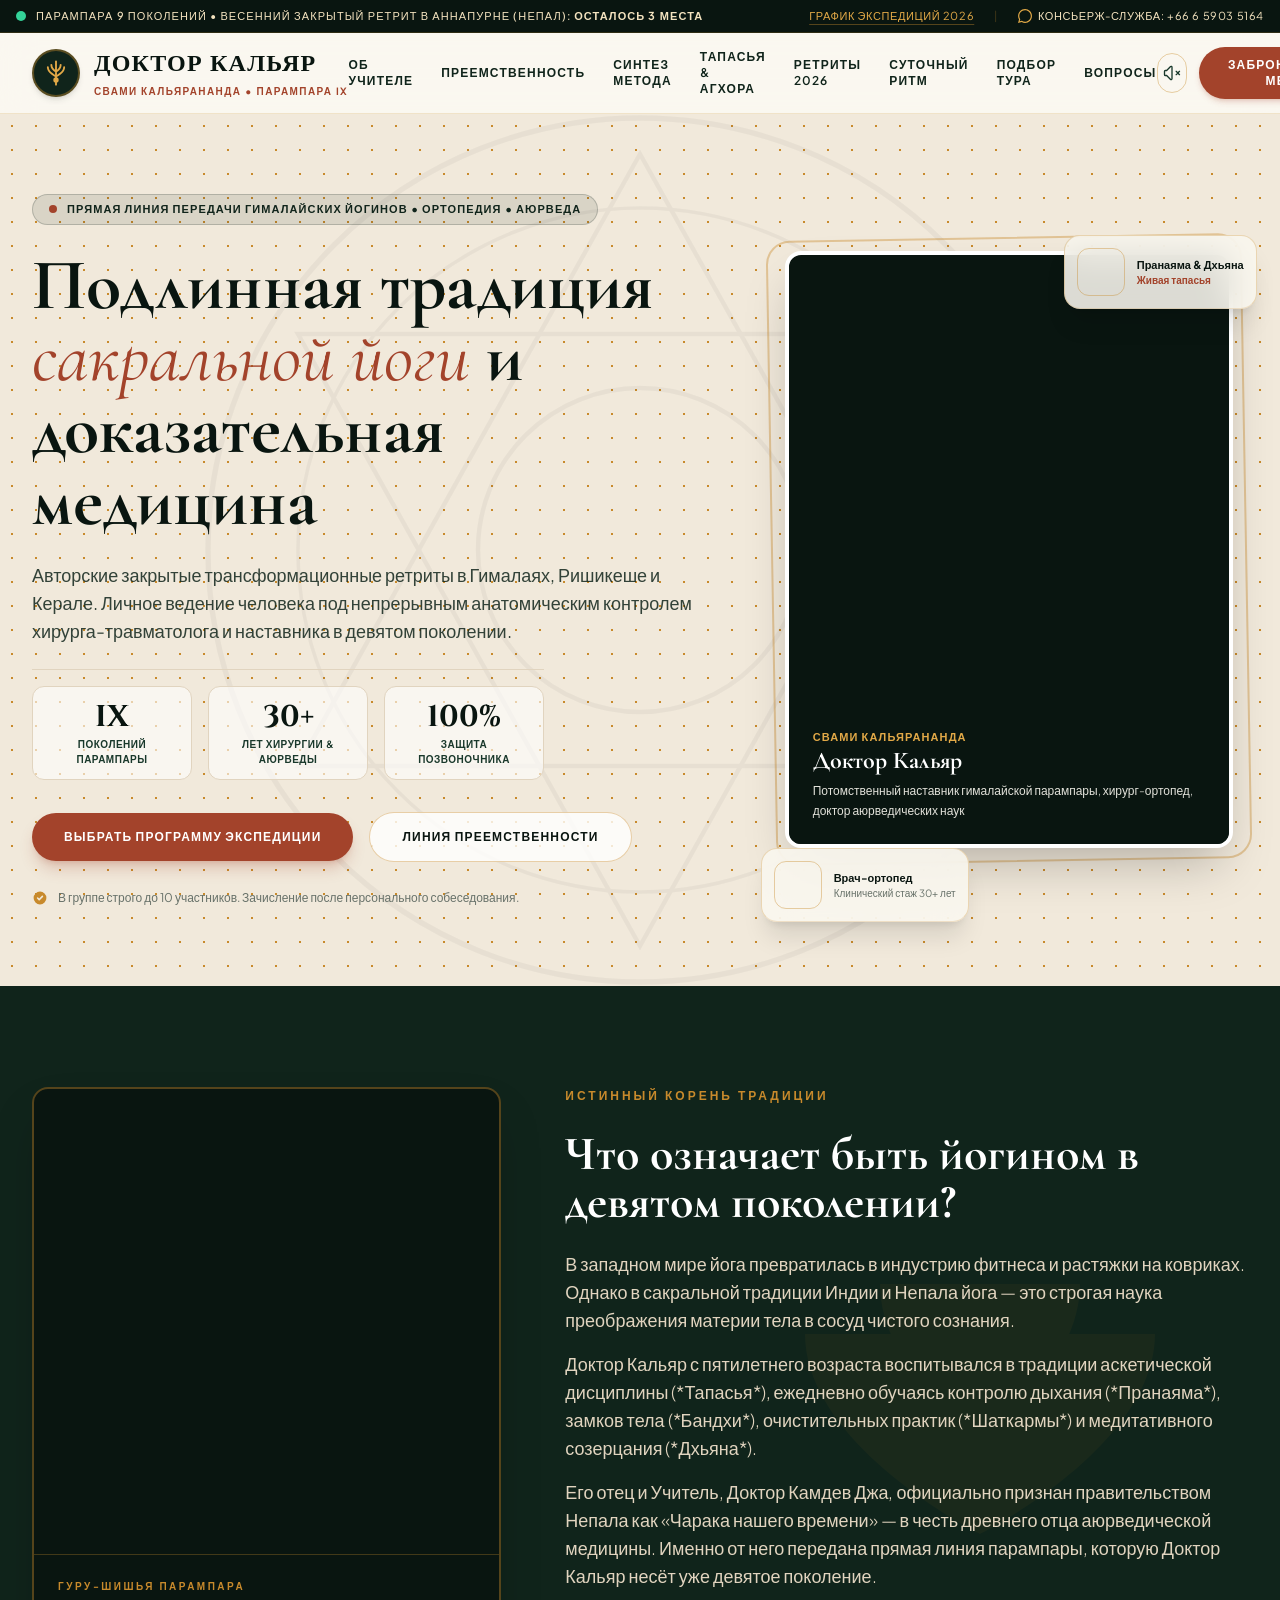
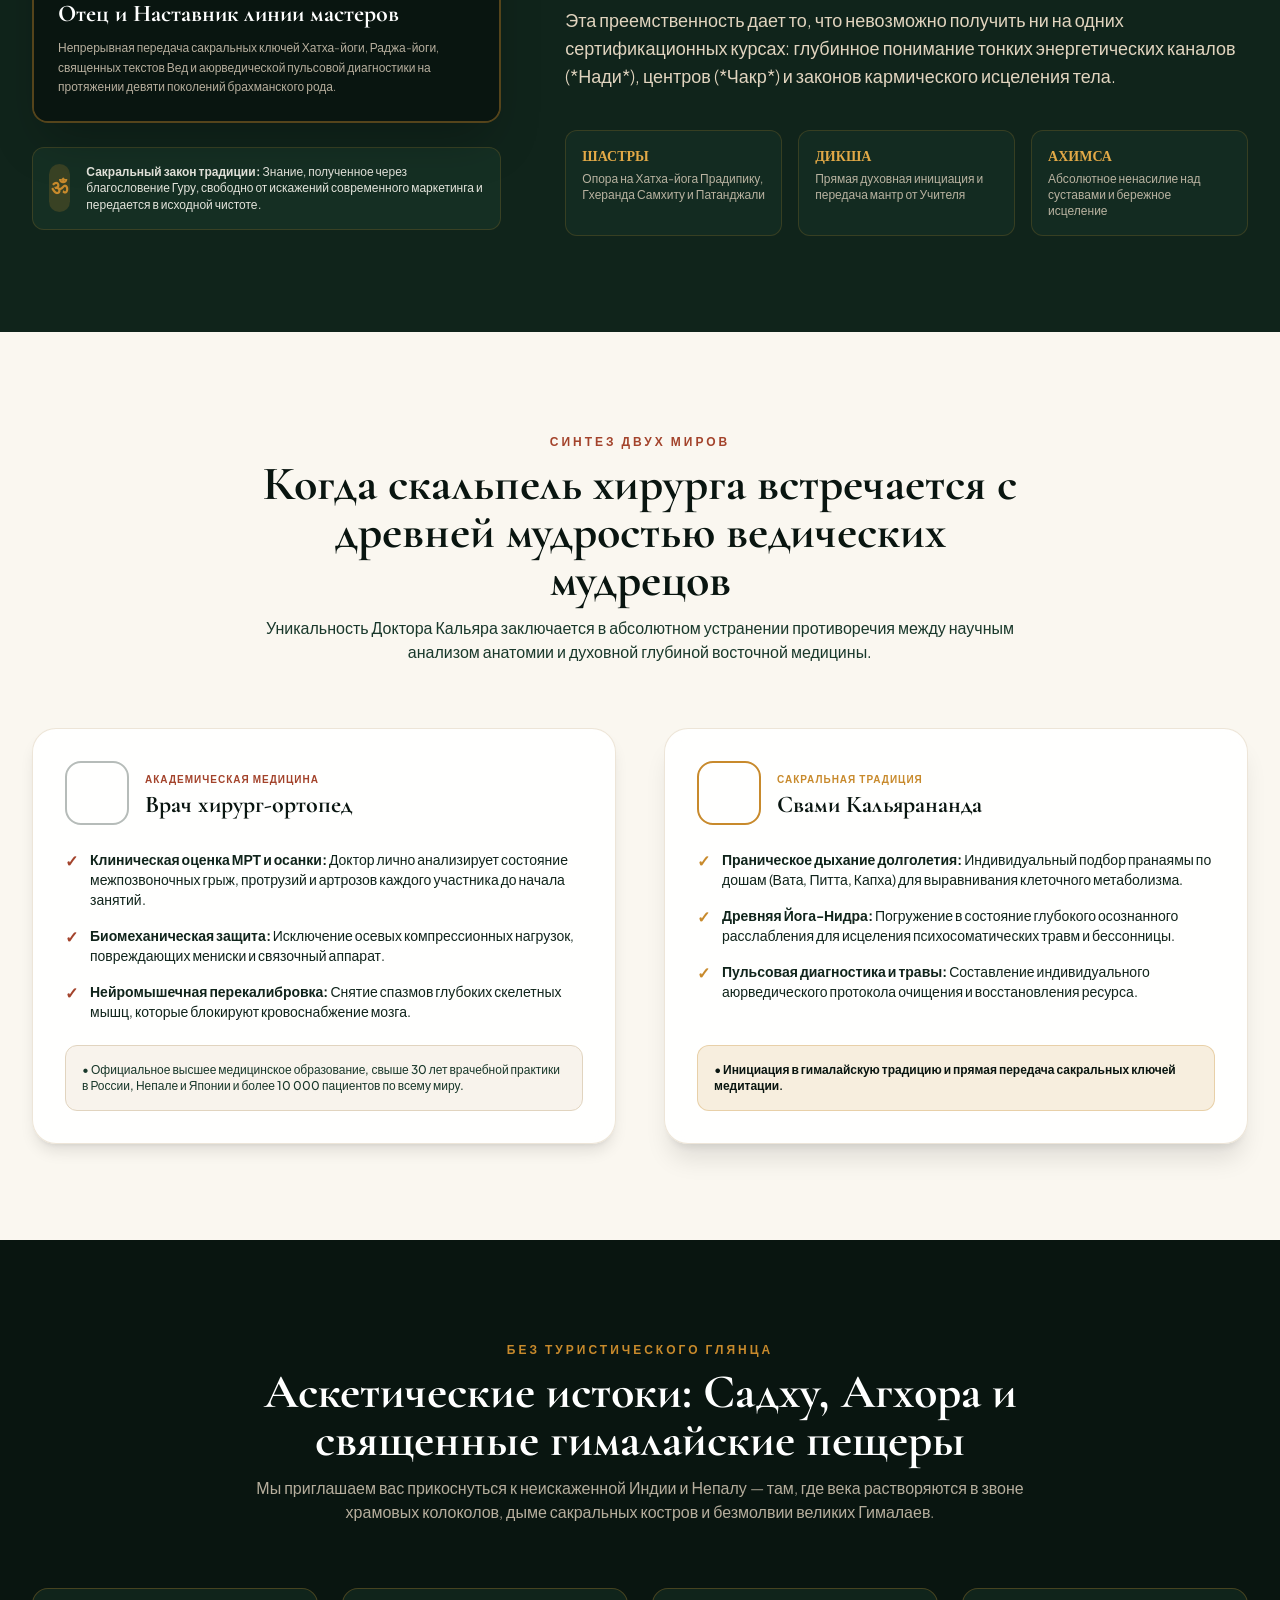
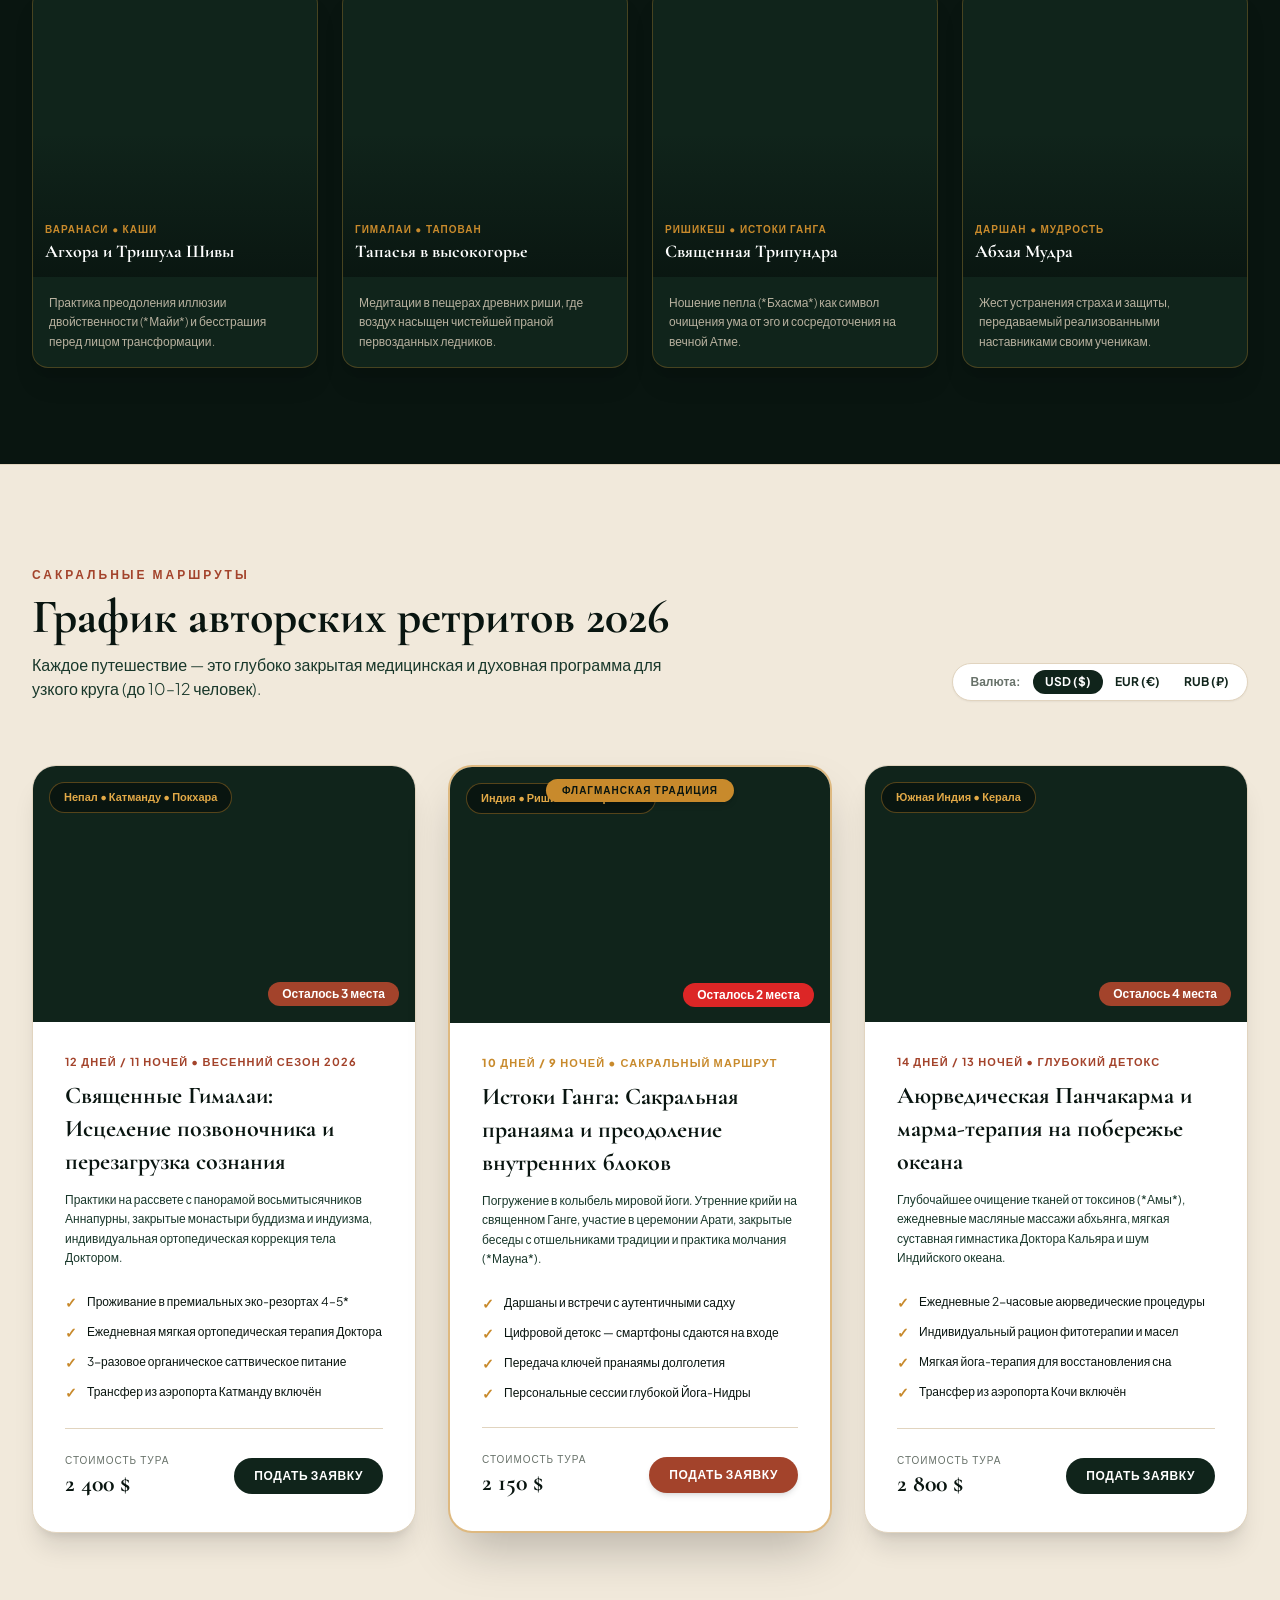
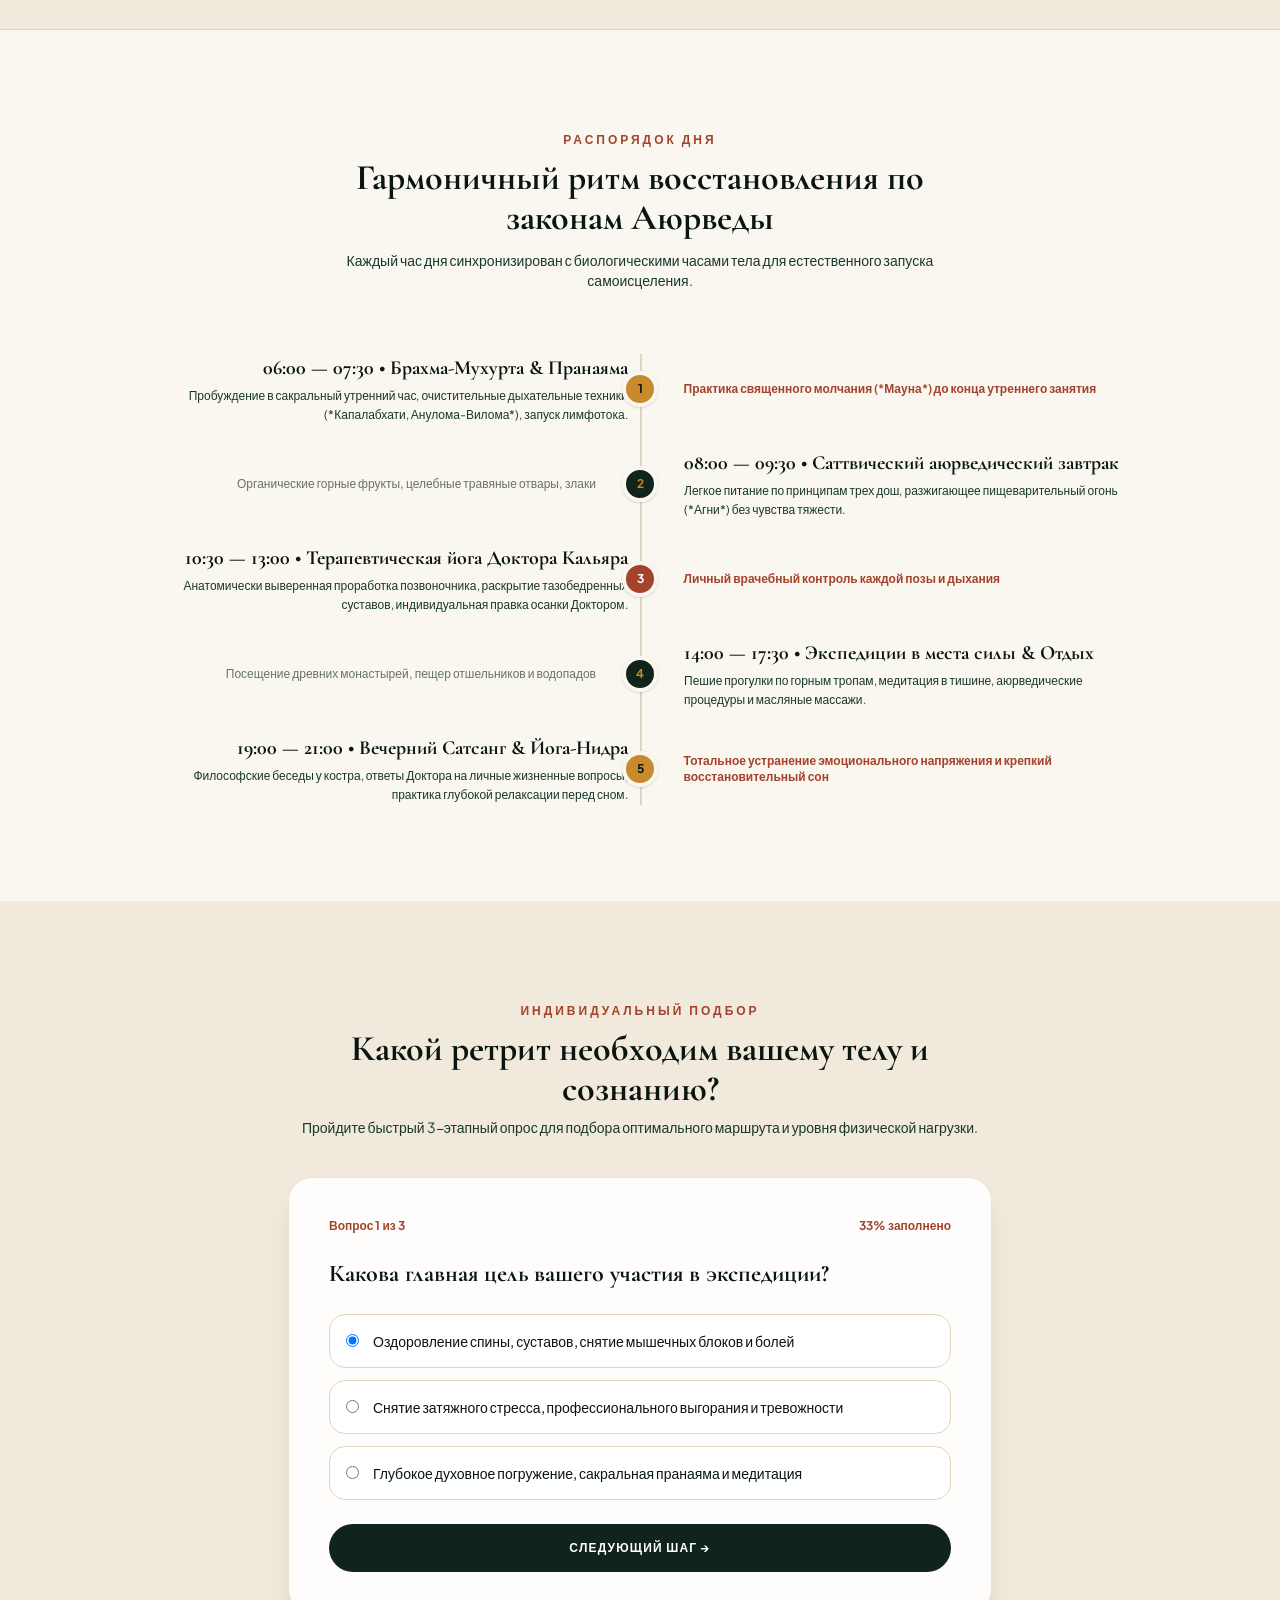
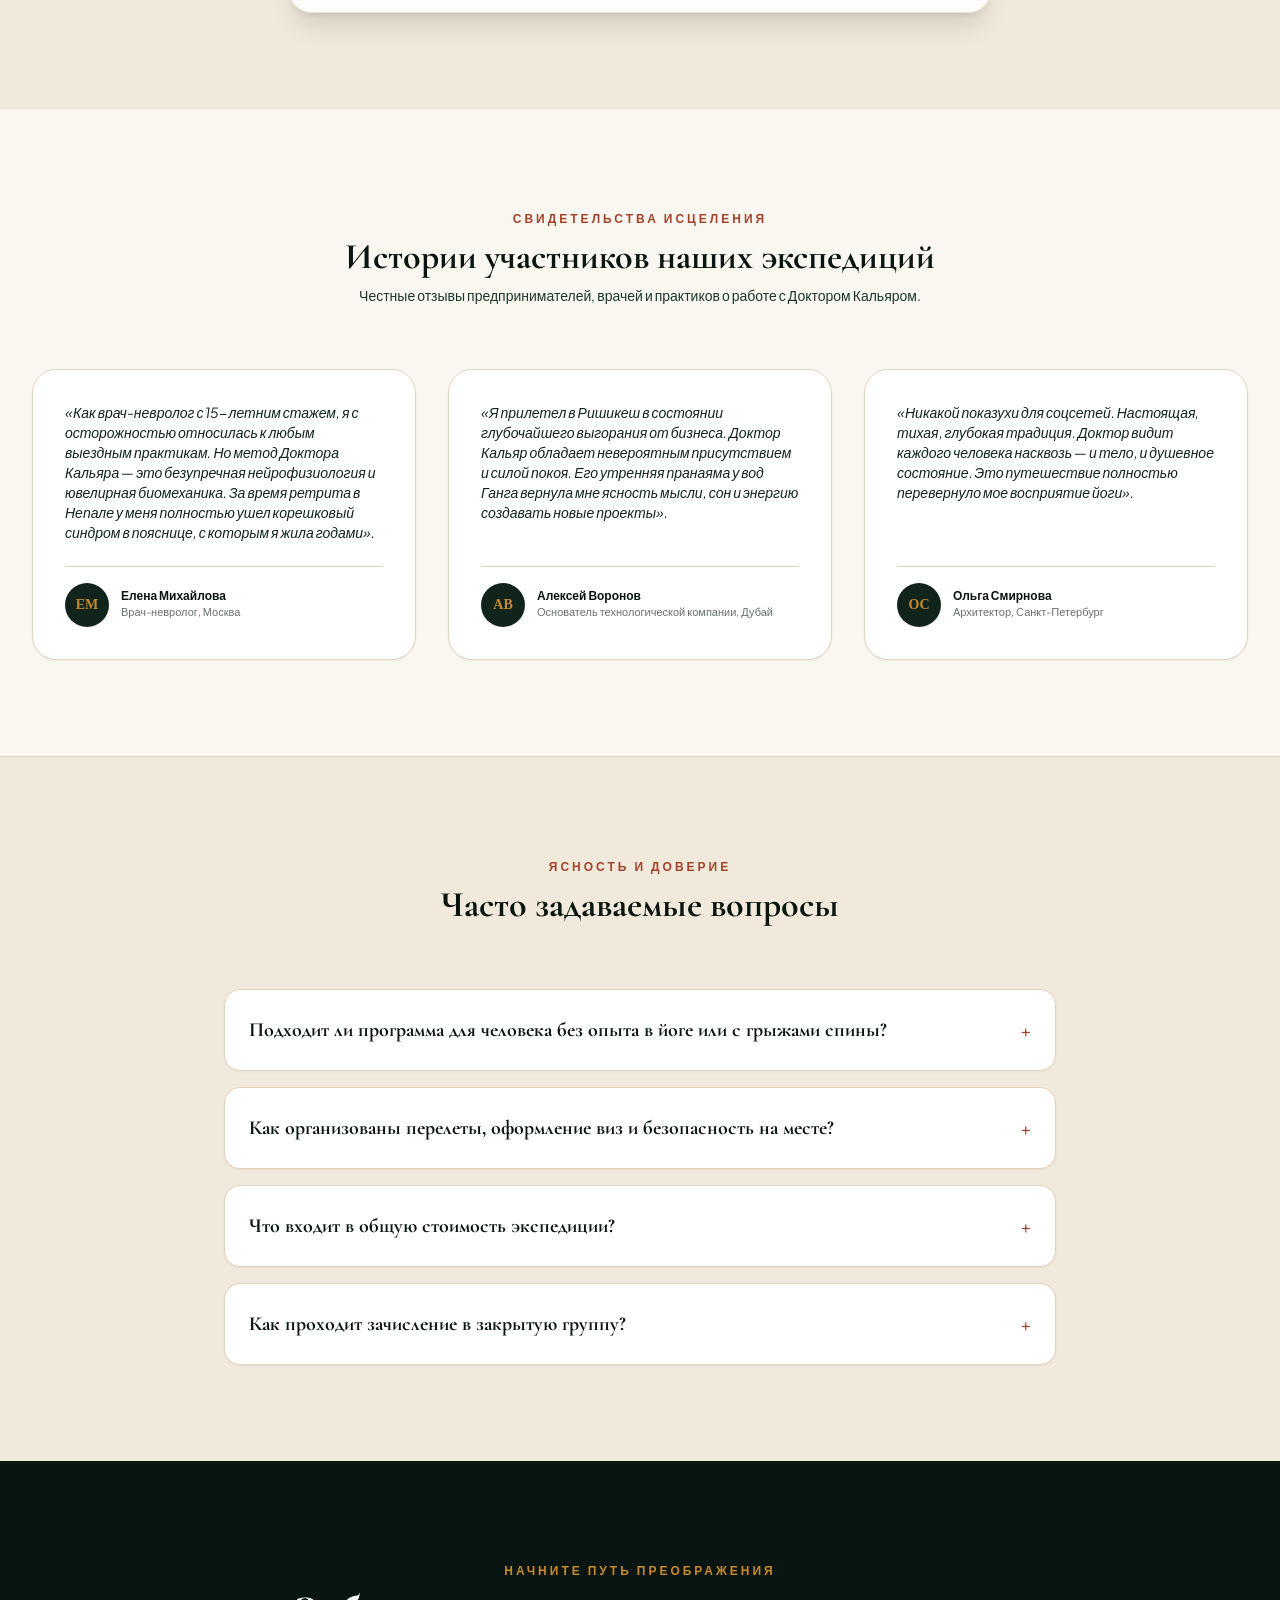
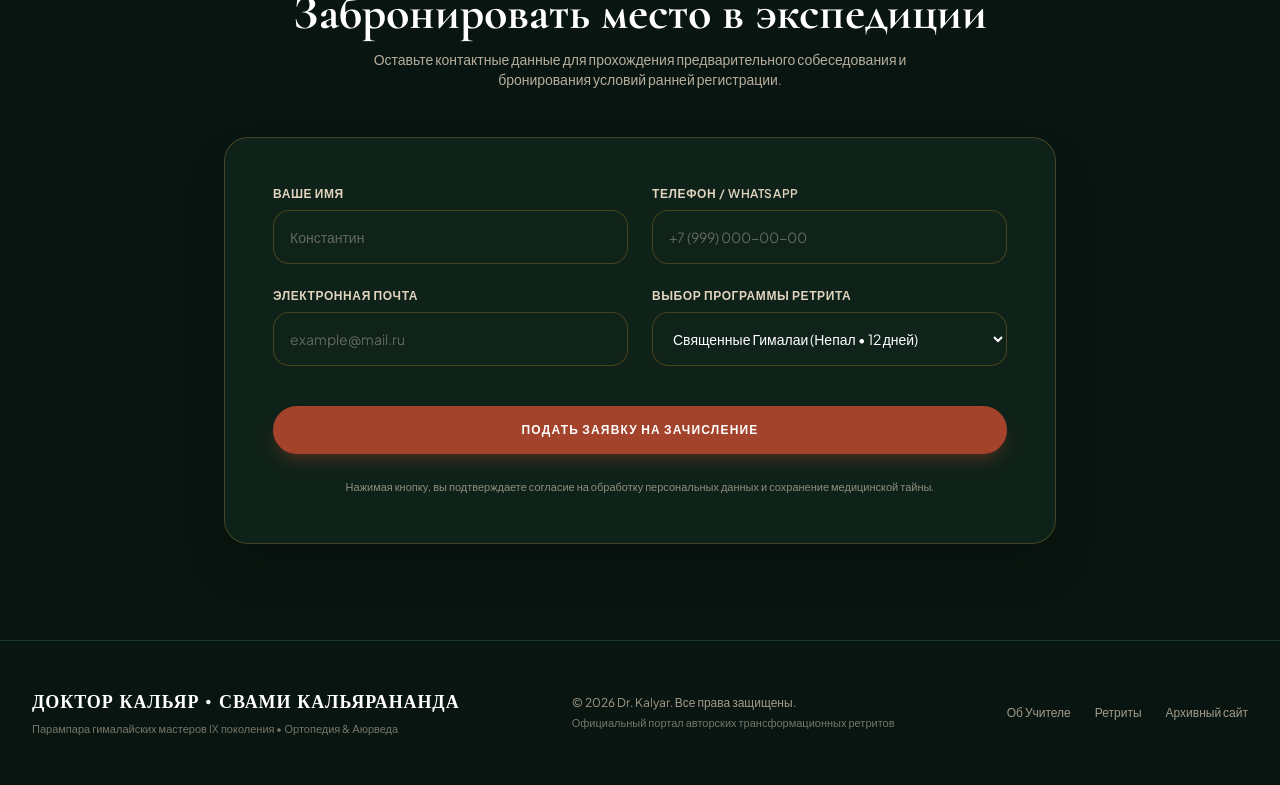
==== index.html @ 430d9c0f "Publish Doctor Kalyar retreat site" ====
<!DOCTYPE html>
<html lang="ru" class="scroll-smooth">
<head>
  <meta charset="UTF-8">
  <meta name="viewport" content="width=device-width, initial-scale=1.0, maximum-scale=5.0">
  <title>Доктор Кальяр | Сакральная йога 9-го поколения, аскетические практики и медицина</title>
  <meta name="description" content="Официальный портал Доктора Кальяра (Свами Кальярананда). Подлинная парампара 9 поколений гималайских мастеров, древняя тапасья, сакральные ретриты в Непале и Индии и доказательная ортопедия.">

  <!-- Фавикон: тот же сакральный символ Тришулы и Ом, что в шапке -->
  <link rel="icon" type="image/svg+xml" href="data:image/svg+xml,%3Csvg xmlns='http://www.w3.org/2000/svg' viewBox='0 0 24 24'%3E%3Ccircle cx='12' cy='12' r='12' fill='%2310241B'/%3E%3Cpath d='M12 5v13M9 7c0 2.5 3 4.2 3 4.2s3-1.7 3-4.2M7 8.3c0 3.2 5 5.7 5 5.7s5-2.5 5-5.7' fill='none' stroke='%23E2A947' stroke-width='1.4' stroke-linecap='round'/%3E%3Ccircle cx='12' cy='16.3' r='1' fill='%23E2A947'/%3E%3C/svg%3E">

  <!-- Премиальные шрифты Google Fonts -->
  <link rel="preconnect" href="https://fonts.googleapis.com">
  <link rel="preconnect" href="https://fonts.gstatic.com" crossorigin>
  <link href="https://fonts.googleapis.com/css2?family=Cinzel:wght@500;600;700;800&family=Cormorant+Garamond:ital,wght@0,400;0,500;0,600;0,700;1,400;1,600&family=Plus+Jakarta+Sans:wght@300;400;500;600;700&display=swap" rel="stylesheet">

  <!-- Tailwind CSS: собранный и очищенный production-файл (styles.css рядом с этой страницей),
       вместо cdn.tailwindcss.com — без предупреждения в консоли и без лишнего веса в браузере. -->
  <link rel="stylesheet" href="styles.css">

  <style>
    /* Базовые параметры документа */
    :root {
      --gold-gradient: linear-gradient(135deg, #E2A947 0%, #C88A2C 50%, #A3432B 100%);
      --dark-gradient: linear-gradient(180deg, #10241B 0%, #091510 100%);
      --surface-glass: rgba(250, 247, 240, 0.92);
    }

    html, body {
      background-color: #FAF7F0;
      color: #111311;
      font-family: "Plus Jakarta Sans", sans-serif;
      overflow-x: hidden;
      -webkit-font-smoothing: antialiased;
      -moz-osx-font-smoothing: grayscale;
    }

    /* Декоративные шрифты */
    .font-serif-sacred {
      font-family: "Cormorant Garamond", Georgia, serif;
    }
    .font-cinzel {
      font-family: "Cinzel", serif;
    }

    /* Эффект матового стекла */
    .glass-nav {
      background: rgba(250, 247, 240, 0.88);
      backdrop-filter: blur(16px);
      -webkit-backdrop-filter: blur(16px);
      border-bottom: 1px solid rgba(200, 138, 44, 0.2);
    }

    .glass-dark-card {
      background: rgba(16, 36, 27, 0.94);
      backdrop-filter: blur(14px);
      -webkit-backdrop-filter: blur(14px);
      border: 1px solid rgba(226, 169, 71, 0.25);
    }

    .glass-light-card {
      background: rgba(255, 255, 255, 0.9);
      backdrop-filter: blur(10px);
      -webkit-backdrop-filter: blur(10px);
      border: 1px solid rgba(225, 212, 191, 0.6);
    }

    /* Плавные интерактивные переходы */
    .zen-transition {
      transition: all 0.35s cubic-bezier(0.16, 1, 0.3, 1);
    }

    .zen-hover-lift:hover {
      transform: translateY(-5px);
      box-shadow: 0 20px 35px -10px rgba(16, 36, 27, 0.15);
    }

    /* Стилизация скроллбара */
    ::-webkit-scrollbar {
      width: 8px;
    }
    ::-webkit-scrollbar-track {
      background: #FAF7F0;
    }
    ::-webkit-scrollbar-thumb {
      background: #E1D4BF;
      border-radius: 4px;
    }
    ::-webkit-scrollbar-thumb:hover {
      background: #C88A2C;
    }

    /* Декоративный сакральный орнамент */
    .sacred-pattern {
      background-image: radial-gradient(#C88A2C 0.75px, transparent 0.75px);
      background-size: 24px 24px;
    }

    /* Запрет мерцания и сдвига верстки */
    img {
      content-visibility: auto;
    }
  </style>
</head>
<body class="selection:bg-sacred-terracotta selection:text-white">

  <!-- =========================================================================
       1. ВЕРХНЯЯ СТРОКА: САКРАЛЬНЫЙ СТАТУС, СЛУЖБА ЗАБОТЫ И МЕСТА В ГРУППЕ
  ========================================================================= -->
  <div class="bg-sacred-pine-darkest text-sacred-gold-pale text-xs tracking-wider uppercase py-2 px-4 border-b border-sacred-gold/20 relative z-50">
    <div class="max-w-7xl mx-auto flex flex-col sm:flex-row justify-between items-center gap-2 text-center sm:text-left">
      <div class="flex items-center gap-2.5">
        <span class="inline-block w-2.5 h-2.5 rounded-full bg-emerald-400 animate-ping"></span>
        <span class="font-medium tracking-widest text-[11px]">Парампара 9 поколений &bull; Весенний закрытый ретрит в Аннапурне (Непал): <strong>осталось 3 места</strong></span>
      </div>
      <div class="flex items-center gap-5 text-[11px]">
        <a href="#retreats" class="text-sacred-gold-light hover:text-white transition-colors underline decoration-sacred-gold/40 underline-offset-4">График экспедиций 2026</a>
        <span class="hidden md:inline text-sacred-gold/30">|</span>
        <a href="https://wa.me/66659035164" target="_blank" rel="noopener noreferrer" class="hidden md:inline-flex items-center gap-1.5 hover:text-sacred-gold-light transition-colors">
          <svg class="w-3.5 h-3.5 text-sacred-gold-light" fill="currentColor" viewBox="0 0 24 24"><path d="M.057 24l1.687-6.163c-1.041-1.804-1.588-3.849-1.587-5.946.003-6.556 5.338-11.891 11.893-11.891 3.181.001 6.167 1.24 8.413 3.488 2.245 2.248 3.481 5.236 3.48 8.414-.003 6.557-5.338 11.892-11.893 11.892-1.99-.001-3.951-.5-5.688-1.448l-6.305 1.654zm6.597-3.807c1.676.995 3.276 1.591 5.392 1.592 5.448 0 9.886-4.434 9.889-9.885.002-5.462-4.415-9.89-9.881-9.892-5.452 0-9.887 4.434-9.889 9.884-.001 2.225.651 3.891 1.746 5.634l-.999 3.648 3.742-.981z"/></svg>
          <span>Консьерж-служба: +66 6 5903 5164</span>
        </a>
      </div>
    </div>
  </div>

  <!-- =========================================================================
       2. ГЛАВНАЯ НАВИГАЦИЯ (STICKY HEADER)
  ========================================================================= -->
  <header class="sticky top-0 z-40 glass-nav">
    <div class="max-w-7xl mx-auto px-4 sm:px-6 lg:px-8 h-20 flex items-center justify-between">
      
      <!-- Фирменный логотип -->
      <a href="#" class="flex items-center gap-3.5 group">
        <div class="w-12 h-12 rounded-full bg-sacred-pine-dark flex items-center justify-center text-sacred-gold-light border-2 border-sacred-gold/40 group-hover:border-sacred-gold group-hover:scale-105 zen-transition shadow-md">
          <!-- Сакральный символ Тришулы и Ом -->
          <svg class="w-7 h-7" viewBox="0 0 24 24" fill="none" stroke="currentColor" stroke-width="1.6">
            <path d="M12 2v20M8 5c0 3.5 4 6 4 6s4-2.5 4-6M5 7c0 4.5 7 8 7 8s7-3.5 7-8" stroke-linecap="round"/>
            <circle cx="12" cy="18" r="1.5" fill="currentColor"/>
          </svg>
        </div>
        <div>
          <span class="block font-cinzel text-xl sm:text-2xl tracking-wider font-bold text-sacred-pine-darkest leading-none">ДОКТОР КАЛЬЯР</span>
          <span class="hidden sm:block text-[10px] tracking-[0.14em] uppercase text-sacred-terracotta font-bold mt-1 whitespace-nowrap">Свами Кальярананда &bull; Парампара IX</span>
        </div>
      </a>

      <!-- Десктопное меню -->
      <nav class="hidden xl:flex items-center gap-7 text-xs font-semibold uppercase tracking-widest text-sacred-pine-dark">
        <a href="#about" class="hover:text-sacred-terracotta zen-transition">Об Учителе</a>
        <a href="#lineage" class="hover:text-sacred-terracotta zen-transition">Преемственность</a>
        <a href="#synthesis" class="hover:text-sacred-terracotta zen-transition">Синтез метода</a>
        <a href="#tradition" class="hover:text-sacred-terracotta zen-transition">Тапасья & Агхора</a>
        <a href="#retreats" class="hover:text-sacred-terracotta zen-transition">Ретриты 2026</a>
        <a href="#itinerary" class="hover:text-sacred-terracotta zen-transition">Суточный ритм</a>
        <a href="#quiz" class="hover:text-sacred-terracotta zen-transition">Подбор тура</a>
        <a href="#faq" class="hover:text-sacred-terracotta zen-transition">Вопросы</a>
      </nav>

      <!-- Интерактивные кнопки шапки -->
      <div class="flex items-center gap-3">
        <!-- Звуковой атмосферный тумблер (Web Audio API) -->
        <button id="soundToggle" onclick="toggleAtmosphereSound()" class="w-10 h-10 rounded-full border border-sacred-gold/40 flex items-center justify-center text-sacred-pine-mid hover:text-sacred-gold hover:border-sacred-gold transition-all" title="Атмосферный сакральный звук поющей чаши и частоты Ом (174 Гц)">
          <svg id="soundIconOff" class="w-5 h-5" fill="none" viewBox="0 0 24 24" stroke="currentColor">
            <path stroke-linecap="round" stroke-linejoin="round" stroke-width="1.6" d="M5.586 15H4a1 1 0 01-1-1v-4a1 1 0 011-1h1.586l4.707-4.707C10.923 3.663 12 4.109 12 5v14c0 .891-1.077 1.337-1.707.707L5.586 15z" />
            <path stroke-linecap="round" stroke-linejoin="round" stroke-width="1.6" d="M17 14l2-2m0 0l2-2m-2 2l-2-2m2 2l2 2" />
          </svg>
          <svg id="soundIconOn" class="w-5 h-5 hidden text-sacred-gold animate-pulse" fill="none" viewBox="0 0 24 24" stroke="currentColor">
            <path stroke-linecap="round" stroke-linejoin="round" stroke-width="1.6" d="M15.536 8.464a5 5 0 010 7.072m2.828-9.9a9 9 0 010 12.728M5.586 15H4a1 1 0 01-1-1v-4a1 1 0 011-1h1.586l4.707-4.707C10.923 3.663 12 4.109 12 5v14c0 .891-1.077 1.337-1.707.707L5.586 15z" />
          </svg>
        </button>

        <button onclick="openBookingModal('Главная заявка на ретрит')" class="hidden sm:inline-flex items-center justify-center px-6 py-2.5 rounded-full bg-sacred-terracotta hover:bg-sacred-terracotta-bright text-white font-semibold text-xs uppercase tracking-widest transition-all shadow-md shadow-sacred-terracotta/20 zen-hover-lift">
          Забронировать место
        </button>

        <!-- Мобильное меню гамбургер -->
        <button onclick="toggleMobileMenu()" class="xl:hidden p-2 text-sacred-pine-dark focus:outline-none" aria-label="Открыть навигацию">
          <svg class="w-7 h-7" fill="none" stroke="currentColor" viewBox="0 0 24 24">
            <path stroke-linecap="round" stroke-linejoin="round" stroke-width="2" d="M4 6h16M4 12h16m-7 6h7"/>
          </svg>
        </button>
      </div>
    </div>

    <!-- Мобильное меню выпадающее -->
    <div id="mobileMenu" class="hidden xl:hidden bg-sacred-sand-light border-b border-sacred-sand-deep px-6 py-6 space-y-4">
      <a href="#about" onclick="toggleMobileMenu()" class="block text-base font-serif-sacred text-sacred-pine-darkest font-bold">Об Учителе</a>
      <a href="#lineage" onclick="toggleMobileMenu()" class="block text-base font-serif-sacred text-sacred-pine-darkest font-bold">Преемственность 9 поколений</a>
      <a href="#synthesis" onclick="toggleMobileMenu()" class="block text-base font-serif-sacred text-sacred-pine-darkest font-bold">Синтез медицины и тапасьи</a>
      <a href="#tradition" onclick="toggleMobileMenu()" class="block text-base font-serif-sacred text-sacred-pine-darkest font-bold">Подлинные практики садху и агхори</a>
      <a href="#retreats" onclick="toggleMobileMenu()" class="block text-base font-serif-sacred text-sacred-pine-darkest font-bold">Программы ретритов 2026</a>
      <a href="#itinerary" onclick="toggleMobileMenu()" class="block text-base font-serif-sacred text-sacred-pine-darkest font-bold">Суточный ритм практик</a>
      <a href="#quiz" onclick="toggleMobileMenu()" class="block text-base font-serif-sacred text-sacred-pine-darkest font-bold">Интерактивный подбор экспедиции</a>
      <a href="#faq" onclick="toggleMobileMenu()" class="block text-base font-serif-sacred text-sacred-pine-darkest font-bold">Вопросы и ответы</a>
      <div class="pt-4 border-t border-sacred-sand-deep">
        <button onclick="toggleMobileMenu(); openBookingModal('Мобильная запись');" class="w-full py-3.5 rounded-full bg-sacred-terracotta text-white font-semibold text-xs uppercase tracking-widest text-center">
          Забронировать участие
        </button>
      </div>
    </div>
  </header>

  <!-- =========================================================================
       3. ГЛАВНЫЙ ЭКРАН (HERO SECTION) — ДУАЛЬНОСТЬ МАСТЕРА
  ========================================================================= -->
  <section class="relative min-h-[90dvh] flex items-center justify-center bg-sacred-sand-mid overflow-hidden py-12 lg:py-20 sacred-pattern">
    <!-- Фоновый декоративный сакральный круг Янтры -->
    <div class="absolute inset-0 opacity-[0.04] pointer-events-none flex items-center justify-center">
      <svg class="w-[900px] h-[900px]" viewBox="0 0 100 100" fill="currentColor">
        <circle cx="50" cy="50" r="48" stroke="currentColor" stroke-width="0.6" fill="none"/>
        <circle cx="50" cy="50" r="38" stroke="currentColor" stroke-width="0.4" fill="none"/>
        <polygon points="50,6 88,74 12,74" stroke="currentColor" stroke-width="0.5" fill="none"/>
        <polygon points="50,94 88,26 12,26" stroke="currentColor" stroke-width="0.5" fill="none"/>
        <circle cx="50" cy="50" r="18" stroke="currentColor" stroke-width="0.5" fill="none"/>
      </svg>
    </div>

    <div class="max-w-7xl mx-auto px-4 sm:px-6 lg:px-8 relative z-10 w-full">
      <div class="grid grid-cols-1 lg:grid-cols-12 gap-10 lg:gap-12 items-center">
        
        <!-- Левая колонка: Текстовый манифест -->
        <div class="lg:col-span-7 text-center lg:text-left space-y-6">
          
          <div class="inline-flex items-center gap-2.5 px-4 py-1.5 rounded-full bg-sacred-pine-dark/10 border border-sacred-pine-dark/20 text-sacred-pine-dark text-[11px] font-bold tracking-widest uppercase">
            <span class="w-2 h-2 rounded-full bg-sacred-terracotta"></span>
            Прямая линия передачи гималайских йогинов &bull; Ортопедия &bull; Аюрведа
          </div>

          <h1 class="font-serif-sacred text-4xl sm:text-5xl lg:text-6xl xl:text-7xl font-bold text-sacred-pine-darkest leading-[1.08]">
            Подлинная традиция <span class="italic font-normal text-sacred-terracotta block sm:inline">сакральной йоги</span> и доказательная медицина
          </h1>

          <p class="text-base sm:text-lg text-sacred-pine-dark/85 font-normal leading-relaxed max-w-2xl mx-auto lg:mx-0">
            Авторские закрытые трансформационные ретриты в Гималаях, Ришикеше и Керале. Личное ведение человека под непрерывным анатомическим контролем хирурга-травматолога и наставника в девятом поколении.
          </p>

          <!-- Ключевые столпы авторитета -->
          <div class="grid grid-cols-3 gap-3 sm:gap-4 pt-4 border-t border-sacred-sand-deep max-w-lg mx-auto lg:mx-0">
            <div class="bg-white/60 p-3 rounded-xl border border-sacred-sand-deep text-center">
              <div class="font-cinzel text-2xl sm:text-3xl font-bold text-sacred-pine-darkest">IX</div>
              <div class="text-[10px] text-sacred-pine-mid uppercase tracking-wider font-semibold mt-0.5">Поколений Парампары</div>
            </div>
            <div class="bg-white/60 p-3 rounded-xl border border-sacred-sand-deep text-center">
              <div class="font-cinzel text-2xl sm:text-3xl font-bold text-sacred-pine-darkest">30+</div>
              <div class="text-[10px] text-sacred-pine-mid uppercase tracking-wider font-semibold mt-0.5">Лет хирургии & аюрведы</div>
            </div>
            <div class="bg-white/60 p-3 rounded-xl border border-sacred-sand-deep text-center">
              <div class="font-cinzel text-2xl sm:text-3xl font-bold text-sacred-pine-darkest">100%</div>
              <div class="text-[10px] text-sacred-pine-mid uppercase tracking-wider font-semibold mt-0.5">Защита позвоночника</div>
            </div>
          </div>

          <!-- Призывы к действию -->
          <div class="flex flex-col sm:flex-row items-center justify-center lg:justify-start gap-4 pt-2">
            <a href="#retreats" class="w-full sm:w-auto px-8 py-4 rounded-full bg-sacred-terracotta hover:bg-sacred-terracotta-bright text-white font-bold text-xs uppercase tracking-widest transition-all text-center shadow-lg shadow-sacred-terracotta/25 zen-hover-lift">
              Выбрать программу экспедиции
            </a>
            <a href="#lineage" class="w-full sm:w-auto px-8 py-4 rounded-full bg-white/80 hover:bg-white border border-sacred-gold/40 text-sacred-pine-darkest font-bold text-xs uppercase tracking-widest transition-all text-center">
              Линия преемственности
            </a>
          </div>

          <div class="flex items-center justify-center lg:justify-start gap-2.5 text-xs text-sacred-smoke pt-1">
            <svg class="w-4 h-4 text-sacred-gold flex-shrink-0" fill="currentColor" viewBox="0 0 20 20">
              <path fill-rule="evenodd" d="M10 18a8 8 0 100-16 8 8 0 000 16zm3.707-9.293a1 1 0 00-1.414-1.414L9 10.586 7.707 9.293a1 1 0 00-1.414 1.414l2 2a1 1 0 001.414 0l4-4z" clip-rule="evenodd"/>
            </svg>
            <span>В группе строго до 10 участников. Зачисление после персонального собеседования.</span>
          </div>

        </div>

        <!-- Правая колонка: Фото-триптих Доктора Кальяра -->
        <div class="lg:col-span-5 flex justify-center">
          <div class="relative w-full max-w-md">
            
            <!-- Декоративное обрамление в золотых тонах -->
            <div class="absolute -inset-3.5 rounded-3xl border-2 border-sacred-gold/40 -rotate-1 pointer-events-none"></div>
            
            <!-- Основной фокальный портрет Доктора Кальяра (в красных одеждах) -->
            <div class="relative rounded-2xl overflow-hidden shadow-2xl bg-sacred-pine-darkest aspect-[3/4] border-4 border-white">
              <img 
                src="[data-uri]" 
                alt="Доктор Кальяр — Свами Кальярананда, потомственный мастер гималайской йоги" 
                class="w-full h-full object-cover object-top transform hover:scale-105 transition-transform duration-700"
                width="450"
                height="600"
                fetchpriority="high"
              >

              <!-- Нижняя градиентная подложка с описанием -->
              <div class="absolute bottom-0 inset-x-0 bg-gradient-to-t from-sacred-pine-darkest via-sacred-pine-darkest/85 to-transparent p-6 text-white">
                <div class="text-sacred-gold-light text-[11px] font-bold tracking-widest uppercase">Свами Кальярананда</div>
                <div class="font-serif-sacred text-2xl font-bold">Доктор Кальяр</div>
                <p class="text-xs text-sacred-sand-light/90 mt-1 font-light leading-relaxed">
                  Потомственный наставник гималайской парампары, хирург-ортопед, доктор аюрведических наук
                </p>
              </div>
            </div>

            <!-- Всплывающая плашка 1: Доктор в белом халате (Медицина) -->
            <div class="absolute bottom-32 sm:bottom-28 -left-4 sm:-left-6 glass-nav p-2.5 sm:p-3 rounded-2xl shadow-xl border border-sacred-gold/30 flex items-center gap-3 max-w-[220px]">
              <img src="[data-uri]" alt="Доктор Кальяр — врач травматолог-ортопед" class="w-12 h-12 rounded-xl object-cover border border-sacred-gold/40">
              <div>
                <div class="text-[11px] font-bold text-sacred-pine-darkest leading-tight">Врач-ортопед</div>
                <div class="text-[10px] text-sacred-smoke leading-tight mt-0.5">Клинический стаж 30+ лет</div>
              </div>
            </div>

            <!-- Всплывающая плашка 2: Доктор в падмасане на лодке (Йогин) -->
            <div class="absolute -top-4 -right-4 sm:-right-6 glass-nav p-2.5 sm:p-3 rounded-2xl shadow-xl border border-sacred-gold/30 flex items-center gap-3 max-w-[220px]">
              <img src="[data-uri]" alt="Доктор Кальяр в медитации на реке" class="w-12 h-12 rounded-xl object-cover border border-sacred-gold/40">
              <div>
                <div class="text-[11px] font-bold text-sacred-pine-darkest leading-tight">Пранаяма & Дхьяна</div>
                <div class="text-[10px] text-sacred-terracotta font-semibold leading-tight mt-0.5">Живая тапасья</div>
              </div>
            </div>

          </div>
        </div>

      </div>
    </div>
  </section>

  <!-- =========================================================================
       4. ПРЕЕМСТВЕННОСТЬ 9 ПОКОЛЕНИЙ И КОРНИ ПАРАМПАРЫ (LINEAGE SECTION)
  ========================================================================= -->
  <section id="lineage" class="py-24 bg-sacred-pine-dark text-sacred-sand-light relative overflow-hidden">
    <!-- Фоновый водяной знак тришулы -->
    <div class="absolute right-0 top-1/2 -translate-y-1/2 opacity-5 pointer-events-none text-sacred-gold">
      <svg class="w-[600px] h-[600px]" viewBox="0 0 24 24" fill="currentColor">
        <path d="M12 2v20M8 5c0 3.5 4 6 4 6s4-2.5 4-6M5 7c0 4.5 7 8 7 8s7-3.5 7-8"/>
      </svg>
    </div>

    <div class="max-w-7xl mx-auto px-4 sm:px-6 lg:px-8 relative z-10">
      
      <div class="grid grid-cols-1 lg:grid-cols-12 gap-12 lg:gap-16 items-center">
        
        <!-- Левая часть: Портрет Почтенного Гуру линии передачи -->
        <div class="lg:col-span-5 space-y-6">
          <div class="relative rounded-2xl overflow-hidden border-2 border-sacred-gold/40 shadow-2xl bg-sacred-pine-darkest">
            <img 
              src="[data-uri]" 
              alt="Гуру линии преемственности девяти поколений Доктора Кальяра" 
              class="w-full h-auto object-cover max-h-[480px] w-full"
              loading="lazy"
            >
            <div class="p-6 bg-sacred-pine-darkest border-t border-sacred-gold/30">
              <span class="text-sacred-gold text-[10px] font-bold uppercase tracking-[0.25em] block">Гуру-Шишья Парампара</span>
              <h4 class="font-serif-sacred text-2xl font-bold text-white mt-1">Отец и Наставник линии мастеров</h4>
              <p class="text-xs text-sacred-sand-deep/80 mt-2 leading-relaxed font-light">
                Непрерывная передача сакральных ключей Хатха-йоги, Раджа-йоги, священных текстов Вед и аюрведической пульсовой диагностики на протяжении девяти поколений брахманского рода.
              </p>
            </div>
          </div>

          <div class="p-4 rounded-xl bg-sacred-pine-mid/60 border border-sacred-gold/20 flex items-center gap-4">
            <div class="w-12 h-12 rounded-full bg-sacred-gold/20 flex items-center justify-center text-sacred-gold font-cinzel text-xl font-bold">
              ॐ
            </div>
            <div class="text-xs text-sacred-sand-light/90 leading-snug">
              <strong>Сакральный закон традиции:</strong> Знание, полученное через благословение Гуру, свободно от искажений современного маркетинга и передается в исходной чистоте.
            </div>
          </div>
        </div>

        <!-- Правая часть: Смысловое описание преемственности -->
        <div class="lg:col-span-7 space-y-6">
          <span class="text-xs uppercase tracking-[0.25em] text-sacred-gold font-bold">Истинный корень традиции</span>
          
          <h2 class="font-serif-sacred text-3xl sm:text-5xl font-bold text-white leading-tight">
            Что означает быть йогином в девятом поколении?
          </h2>

          <div class="space-y-4 text-sacred-sand-deep text-base sm:text-lg leading-relaxed font-light">
            <p>
              В западном мире йога превратилась в индустрию фитнеса и растяжки на ковриках. Однако в сакральной традиции Индии и Непала йога — это строгая наука преображения материи тела в сосуд чистого сознания.
            </p>
            <p>
              Доктор Кальяр с пятилетнего возраста воспитывался в традиции аскетической дисциплины (*Тапасья*), ежедневно обучаясь контролю дыхания (*Пранаяма*), замков тела (*Бандхи*), очистительных практик (*Шаткармы*) и медитативного созерцания (*Дхьяна*).
            </p>
            <p>
              Его отец и Учитель, Доктор Камдев Джа, официально признан правительством Непала как «Чарака нашего времени» — в честь древнего отца аюрведической медицины. Именно от него передана прямая линия парампары, которую Доктор Кальяр несёт уже девятое поколение.
            </p>
            <p>
              Эта преемственность дает то, что невозможно получить ни на одних сертификационных курсах: глубинное понимание тонких энергетических каналов (*Нади*), центров (*Чакр*) и законов кармического исцеления тела.
            </p>
          </div>

          <!-- 3 столпа парампары -->
          <div class="grid grid-cols-1 sm:grid-cols-3 gap-4 pt-4">
            <div class="p-4 rounded-xl bg-sacred-pine-mid/40 border border-sacred-gold/20">
              <div class="text-sacred-gold-light font-cinzel font-bold text-sm">ШАСТРЫ</div>
              <div class="text-xs text-sacred-sand-deep/80 mt-1">Опора на Хатха-йога Прадипику, Гхеранда Самхиту и Патанджали</div>
            </div>
            <div class="p-4 rounded-xl bg-sacred-pine-mid/40 border border-sacred-gold/20">
              <div class="text-sacred-gold-light font-cinzel font-bold text-sm">ДИКША</div>
              <div class="text-xs text-sacred-sand-deep/80 mt-1">Прямая духовная инициация и передача мантр от Учителя</div>
            </div>
            <div class="p-4 rounded-xl bg-sacred-pine-mid/40 border border-sacred-gold/20">
              <div class="text-sacred-gold-light font-cinzel font-bold text-sm">АХИМСА</div>
              <div class="text-xs text-sacred-sand-deep/80 mt-1">Абсолютное ненасилие над суставами и бережное исцеление</div>
            </div>
          </div>

        </div>

      </div>

    </div>
  </section>

  <!-- =========================================================================
       5. СИНТЕЗ МЕТОДА: ВРАЧЕБНАЯ ХИРУРГИЯ & ТАПАСЬЯ (SYNTHESIS SECTION)
  ========================================================================= -->
  <section id="synthesis" class="py-24 bg-sacred-sand-light relative">
    <div class="max-w-7xl mx-auto px-4 sm:px-6 lg:px-8">
      
      <div class="text-center max-w-3xl mx-auto mb-16">
        <span class="text-xs uppercase tracking-[0.25em] text-sacred-terracotta font-bold">Синтез двух миров</span>
        <h2 class="font-serif-sacred text-3xl sm:text-5xl font-bold text-sacred-pine-darkest mt-2 leading-tight">
          Когда скальпель хирурга встречается с древней мудростью ведических мудрецов
        </h2>
        <p class="text-sm sm:text-base text-sacred-pine-mid mt-3 leading-relaxed">
          Уникальность Доктора Кальяра заключается в абсолютном устранении противоречия между научным анализом анатомии и духовной глубиной восточной медицины.
        </p>
      </div>

      <!-- Сравнительно-синтетическая матрица -->
      <div class="grid grid-cols-1 md:grid-cols-2 gap-8 lg:gap-12">
        
        <!-- Карточка 1: Доказательная травматология и ортопедия -->
        <div class="glass-light-card p-8 rounded-3xl border border-sacred-sand-deep shadow-lg flex flex-col justify-between space-y-6 zen-hover-lift">
          <div>
            <div class="flex items-center gap-4 mb-6">
              <img src="[data-uri]" alt="Доктор Кальяр — врач" class="w-16 h-16 rounded-2xl object-cover border-2 border-sacred-pine-dark/30">
              <div>
                <span class="text-[10px] font-bold text-sacred-terracotta uppercase tracking-widest">Академическая медицина</span>
                <h3 class="font-serif-sacred text-2xl font-bold text-sacred-pine-darkest">Врач хирург-ортопед</h3>
              </div>
            </div>

            <ul class="space-y-4 text-xs sm:text-sm text-sacred-pine-dark">
              <li class="flex items-start gap-3">
                <span class="text-sacred-terracotta font-bold text-base">&#10003;</span>
                <span><strong>Клиническая оценка МРТ и осанки:</strong> Доктор лично анализирует состояние межпозвоночных грыж, протрузий и артрозов каждого участника до начала занятий.</span>
              </li>
              <li class="flex items-start gap-3">
                <span class="text-sacred-terracotta font-bold text-base">&#10003;</span>
                <span><strong>Биомеханическая защита:</strong> Исключение осевых компрессионных нагрузок, повреждающих мениски и связочный аппарат.</span>
              </li>
              <li class="flex items-start gap-3">
                <span class="text-sacred-terracotta font-bold text-base">&#10003;</span>
                <span><strong>Нейромышечная перекалибровка:</strong> Снятие спазмов глубоких скелетных мышц, которые блокируют кровоснабжение мозга.</span>
              </li>
            </ul>
          </div>

          <div class="p-4 rounded-xl bg-sacred-sand-mid/50 border border-sacred-sand-deep text-xs text-sacred-pine-mid font-medium">
            &bull; Официальное высшее медицинское образование, свыше 30 лет врачебной практики в России, Непале и Японии и более 10 000 пациентов по всему миру.
          </div>
        </div>

        <!-- Карточка 2: Сакральная практика йоги и Аюрведа -->
        <div class="glass-light-card p-8 rounded-3xl border-2 border-sacred-gold/50 shadow-xl flex flex-col justify-between space-y-6 zen-hover-lift bg-gradient-to-br from-white to-sacred-sand-mid/40">
          <div>
            <div class="flex items-center gap-4 mb-6">
              <img src="[data-uri]" alt="Свами Кальярананда в падмасане" class="w-16 h-16 rounded-2xl object-cover border-2 border-sacred-gold">
              <div>
                <span class="text-[10px] font-bold text-sacred-gold uppercase tracking-widest">Сакральная традиция</span>
                <h3 class="font-serif-sacred text-2xl font-bold text-sacred-pine-darkest">Свами Кальярананда</h3>
              </div>
            </div>

            <ul class="space-y-4 text-xs sm:text-sm text-sacred-pine-dark">
              <li class="flex items-start gap-3">
                <span class="text-sacred-gold font-bold text-base">&#10003;</span>
                <span><strong>Праническое дыхание долголетия:</strong> Индивидуальный подбор пранаямы по дошам (Вата, Питта, Капха) для выравнивания клеточного метаболизма.</span>
              </li>
              <li class="flex items-start gap-3">
                <span class="text-sacred-gold font-bold text-base">&#10003;</span>
                <span><strong>Древняя Йога-Нидра:</strong> Погружение в состояние глубокого осознанного расслабления для исцеления психосоматических травм и бессонницы.</span>
              </li>
              <li class="flex items-start gap-3">
                <span class="text-sacred-gold font-bold text-base">&#10003;</span>
                <span><strong>Пульсовая диагностика и травы:</strong> Составление индивидуального аюрведического протокола очищения и восстановления ресурса.</span>
              </li>
            </ul>
          </div>

          <div class="p-4 rounded-xl bg-sacred-gold/15 border border-sacred-gold/30 text-xs text-sacred-pine-darkest font-semibold">
            &bull; Инициация в гималайскую традицию и прямая передача сакральных ключей медитации.
          </div>
        </div>

      </div>

    </div>
  </section>

  <!-- =========================================================================
       6. ПОДЛИННЫЙ ДУХ ВОСТОКА: САДХУ, АГХОРА И ТАПАСЬЯ (TRADITION SECTION)
  ========================================================================= -->
  <section id="tradition" class="py-24 bg-sacred-pine-darkest text-sacred-sand-light relative overflow-hidden">
    <div class="max-w-7xl mx-auto px-4 sm:px-6 lg:px-8 relative z-10">
      
      <div class="text-center max-w-3xl mx-auto mb-16">
        <span class="text-xs uppercase tracking-[0.25em] text-sacred-gold font-bold">Без туристического глянца</span>
        <h2 class="font-serif-sacred text-3xl sm:text-5xl font-bold text-white mt-2 leading-tight">
          Аскетические истоки: Садху, Агхора и священные гималайские пещеры
        </h2>
        <p class="text-xs sm:text-base text-sacred-sand-deep/80 mt-3 leading-relaxed font-light">
          Мы приглашаем вас прикоснуться к неискаженной Индии и Непалу — там, где века растворяются в звоне храмовых колоколов, дыме сакральных костров и безмолвии великих Гималаев.
        </p>
      </div>

      <!-- Галерея подлинных аскетов и святынь с реальными фотографиями -->
      <div class="grid grid-cols-1 sm:grid-cols-2 lg:grid-cols-4 gap-6">
        
        <!-- 1. Агхори с тришулой -->
        <div class="group rounded-2xl overflow-hidden border border-sacred-gold/30 bg-sacred-pine-dark flex flex-col shadow-xl zen-transition hover:border-sacred-gold">
          <div class="relative h-72 overflow-hidden">
            <img 
              src="[data-uri]" 
              alt="Агхори садху у вод Ганга с тришулой и пеплом" 
              class="w-full h-full object-cover group-hover:scale-105 transition-transform duration-700"
              loading="lazy"
            >
            <div class="absolute inset-0 bg-gradient-to-t from-sacred-pine-darkest via-transparent to-transparent opacity-90"></div>
            <div class="absolute bottom-3 left-3 right-3">
              <span class="text-[10px] text-sacred-gold uppercase font-bold tracking-widest block">Варанаси &bull; Каши</span>
              <h4 class="font-serif-sacred text-lg font-bold text-white">Агхора и Тришула Шивы</h4>
            </div>
          </div>
          <div class="p-4 flex-1 flex flex-col justify-between text-xs text-sacred-sand-deep/80 leading-relaxed font-light">
            Практика преодоления иллюзии двойственности (*Майи*) и бесстрашия перед лицом трансформации.
          </div>
        </div>

        <!-- 2. Гималайские садху в горах -->
        <div class="group rounded-2xl overflow-hidden border border-sacred-gold/30 bg-sacred-pine-dark flex flex-col shadow-xl zen-transition hover:border-sacred-gold">
          <div class="relative h-72 overflow-hidden">
            <img 
              src="[data-uri]" 
              alt="Гималайские садху в горах Непала и Индии" 
              class="w-full h-full object-cover group-hover:scale-105 transition-transform duration-700"
              loading="lazy"
            >
            <div class="absolute inset-0 bg-gradient-to-t from-sacred-pine-darkest via-transparent to-transparent opacity-90"></div>
            <div class="absolute bottom-3 left-3 right-3">
              <span class="text-[10px] text-sacred-gold uppercase font-bold tracking-widest block">Гималаи &bull; Тапован</span>
              <h4 class="font-serif-sacred text-lg font-bold text-white">Тапасья в высокогорье</h4>
            </div>
          </div>
          <div class="p-4 flex-1 flex flex-col justify-between text-xs text-sacred-sand-deep/80 leading-relaxed font-light">
            Медитации в пещерах древних риши, где воздух насыщен чистейшей праной первозданных ледников.
          </div>
        </div>

        <!-- 3. Садху с трипундрой и джатой -->
        <div class="group rounded-2xl overflow-hidden border border-sacred-gold/30 bg-sacred-pine-dark flex flex-col shadow-xl zen-transition hover:border-sacred-gold">
          <div class="relative h-72 overflow-hidden">
            <img 
              src="[data-uri]" 
              alt="Садху с трипундрой Шивы и священными рудракшами" 
              class="w-full h-full object-cover group-hover:scale-105 transition-transform duration-700"
              loading="lazy"
            >
            <div class="absolute inset-0 bg-gradient-to-t from-sacred-pine-darkest via-transparent to-transparent opacity-90"></div>
            <div class="absolute bottom-3 left-3 right-3">
              <span class="text-[10px] text-sacred-gold uppercase font-bold tracking-widest block">Ришикеш &bull; Истоки Ганга</span>
              <h4 class="font-serif-sacred text-lg font-bold text-white">Священная Трипундра</h4>
            </div>
          </div>
          <div class="p-4 flex-1 flex flex-col justify-between text-xs text-sacred-sand-deep/80 leading-relaxed font-light">
            Ношение пепла (*Бхасма*) как символ очищения ума от эго и сосредоточения на вечной Атме.
          </div>
        </div>

        <!-- 4. Мудра Абхая — Защита и благословение -->
        <div class="group rounded-2xl overflow-hidden border border-sacred-gold/30 bg-sacred-pine-dark flex flex-col shadow-xl zen-transition hover:border-sacred-gold">
          <div class="relative h-72 overflow-hidden">
            <img 
              src="[data-uri]" 
              alt="Садху в жесте Абхая Мудра благословения и защиты" 
              class="w-full h-full object-cover group-hover:scale-105 transition-transform duration-700"
              loading="lazy"
            >
            <div class="absolute inset-0 bg-gradient-to-t from-sacred-pine-darkest via-transparent to-transparent opacity-90"></div>
            <div class="absolute bottom-3 left-3 right-3">
              <span class="text-[10px] text-sacred-gold uppercase font-bold tracking-widest block">Даршан &bull; Мудрость</span>
              <h4 class="font-serif-sacred text-lg font-bold text-white">Абхая Мудра</h4>
            </div>
          </div>
          <div class="p-4 flex-1 flex flex-col justify-between text-xs text-sacred-sand-deep/80 leading-relaxed font-light">
            Жест устранения страха и защиты, передаваемый реализованными наставниками своим ученикам.
          </div>
        </div>

      </div>

    </div>
  </section>

  <!-- =========================================================================
       7. ВИТРИНА АВТОРСКИХ РЕТРИТОВ 2026 ГОДА (RETREATS SHOWCASE)
  ========================================================================= -->
  <section id="retreats" class="py-24 bg-sacred-sand-mid border-y border-sacred-sand-deep">
    <div class="max-w-7xl mx-auto px-4 sm:px-6 lg:px-8">
      
      <div class="flex flex-col md:flex-row md:items-end justify-between mb-16 gap-6">
        <div>
          <span class="text-xs uppercase tracking-[0.25em] text-sacred-terracotta font-bold">Сакральные маршруты</span>
          <h2 class="font-serif-sacred text-3xl sm:text-5xl font-bold text-sacred-pine-darkest mt-2">
            График авторских ретритов 2026
          </h2>
          <p class="text-sm sm:text-base text-sacred-pine-mid mt-3 max-w-2xl font-light">
            Каждое путешествие — это глубоко закрытая медицинская и духовная программа для узкого круга (до 10–12 человек).
          </p>
        </div>

        <!-- Переключатель валют -->
        <div class="inline-flex items-center p-1.5 rounded-full bg-white border border-sacred-sand-deep shadow-sm">
          <span class="text-xs font-bold text-sacred-smoke px-3">Валюта:</span>
          <button onclick="changeCurrency('USD')" id="currUSD" class="px-3 py-1 rounded-full text-xs font-bold bg-sacred-pine-dark text-white">USD ($)</button>
          <button onclick="changeCurrency('EUR')" id="currEUR" class="px-3 py-1 rounded-full text-xs font-bold text-sacred-pine-dark hover:bg-sacred-sand-light">EUR (€)</button>
          <button onclick="changeCurrency('RUB')" id="currRUB" class="px-3 py-1 rounded-full text-xs font-bold text-sacred-pine-dark hover:bg-sacred-sand-light">RUB (₽)</button>
        </div>
      </div>

      <!-- Карточки ретритов -->
      <div class="grid grid-cols-1 lg:grid-cols-3 gap-8">
        
        <!-- РЕТРИТ 1: НЕПАЛ & СВЯЩЕННЫЕ ГИМАЛАИ -->
        <div class="bg-white rounded-3xl overflow-hidden border border-sacred-sand-deep shadow-xl flex flex-col zen-hover-lift relative">
          <div class="relative h-64 bg-sacred-pine-dark overflow-hidden">
            <img 
              src="https://images.unsplash.com/photo-1544735716-392fe2489ffa?auto=format&fit=crop&w=800&q=80" 
              alt="Священные Гималаи, Непал" 
              class="w-full h-full object-cover transform hover:scale-105 transition-transform duration-700"
              loading="lazy"
            >
            <div class="absolute top-4 left-4 bg-sacred-pine-darkest/90 text-sacred-gold-light text-[11px] font-bold px-3.5 py-1.5 rounded-full border border-sacred-gold/40">
              Непал &bull; Катманду &bull; Покхара
            </div>
            <div class="absolute bottom-4 right-4 bg-sacred-terracotta text-white text-xs font-bold px-3.5 py-1 rounded-full">
              Осталось 3 места
            </div>
          </div>

          <div class="p-6 sm:p-8 flex-1 flex flex-col justify-between space-y-6">
            <div>
              <div class="text-[11px] text-sacred-terracotta font-bold uppercase tracking-widest">12 дней / 11 ночей &bull; Весенний сезон 2026</div>
              <h3 class="font-serif-sacred text-2xl font-bold text-sacred-pine-darkest mt-2 leading-snug">
                Священные Гималаи: Исцеление позвоночника и перезагрузка сознания
              </h3>
              <p class="text-xs text-sacred-pine-mid mt-3 leading-relaxed">
                Практики на рассвете с панорамой восьмитысячников Аннапурны, закрытые монастыри буддизма и индуизма, индивидуальная ортопедическая коррекция тела Доктором.
              </p>

              <div class="mt-6 space-y-2.5 text-xs text-sacred-pine-darkest">
                <div class="flex items-center gap-2.5">
                  <span class="text-sacred-gold font-bold text-sm">&#10003;</span>
                  <span>Проживание в премиальных эко-резортах 4–5*</span>
                </div>
                <div class="flex items-center gap-2.5">
                  <span class="text-sacred-gold font-bold text-sm">&#10003;</span>
                  <span>Ежедневная мягкая ортопедическая терапия Доктора</span>
                </div>
                <div class="flex items-center gap-2.5">
                  <span class="text-sacred-gold font-bold text-sm">&#10003;</span>
                  <span>3-разовое органическое саттвическое питание</span>
                </div>
                <div class="flex items-center gap-2.5">
                  <span class="text-sacred-gold font-bold text-sm">&#10003;</span>
                  <span>Трансфер из аэропорта Катманду включён</span>
                </div>
              </div>
            </div>

            <div class="pt-6 border-t border-sacred-sand-deep flex items-center justify-between">
              <div>
                <span class="text-[10px] uppercase tracking-widest text-sacred-smoke block">Стоимость тура</span>
                <span class="font-serif-sacred text-2xl font-bold text-sacred-pine-darkest price-val" data-usd="2400" data-eur="2250" data-rub="235000">2 400 $</span>
              </div>
              <button onclick="openBookingModal('Непал: Священные Гималаи (12 дней)')" class="px-5 py-2.5 rounded-full bg-sacred-pine-dark hover:bg-sacred-terracotta text-white text-xs font-bold uppercase tracking-wider transition-colors">
                Подать заявку
              </button>
            </div>

          </div>
        </div>

        <!-- РЕТРИТ 2: РИШИКЕШ И ИСТОКИ ГАНГА (ФЛАГМАН) -->
        <div class="bg-white rounded-3xl overflow-hidden border-2 border-sacred-gold/60 shadow-2xl flex flex-col zen-hover-lift relative">
          <div class="absolute top-3 left-1/2 -translate-x-1/2 bg-sacred-gold text-sacred-pine-darkest text-[10px] font-extrabold uppercase tracking-widest px-4 py-1 rounded-full shadow-md z-20">
            Флагманская традиция
          </div>

          <div class="relative h-64 bg-sacred-pine-dark overflow-hidden">
            <img 
              src="https://images.unsplash.com/photo-1506126613408-eca07ce68773?auto=format&fit=crop&w=800&q=80" 
              alt="Ретрит в Ришикеше у истоков Ганга" 
              class="w-full h-full object-cover transform hover:scale-105 transition-transform duration-700"
              loading="lazy"
            >
            <div class="absolute top-4 left-4 bg-sacred-pine-darkest/90 text-sacred-gold-light text-[11px] font-bold px-3.5 py-1.5 rounded-full border border-sacred-gold/40">
              Индия &bull; Ришикеш &bull; Варанаси
            </div>
            <div class="absolute bottom-4 right-4 bg-red-600 text-white text-xs font-bold px-3.5 py-1 rounded-full">
              Осталось 2 места
            </div>
          </div>

          <div class="p-6 sm:p-8 flex-1 flex flex-col justify-between space-y-6">
            <div>
              <div class="text-[11px] text-sacred-gold font-extrabold uppercase tracking-widest">10 дней / 9 ночей &bull; Сакральный маршрут</div>
              <h3 class="font-serif-sacred text-2xl font-bold text-sacred-pine-darkest mt-2 leading-snug">
                Истоки Ганга: Сакральная пранаяма и преодоление внутренних блоков
              </h3>
              <p class="text-xs text-sacred-pine-mid mt-3 leading-relaxed">
                Погружение в колыбель мировой йоги. Утренние крийи на священном Ганге, участие в церемонии Арати, закрытые беседы с отшельниками традиции и практика молчания (*Мауна*).
              </p>

              <div class="mt-6 space-y-2.5 text-xs text-sacred-pine-darkest">
                <div class="flex items-center gap-2.5">
                  <span class="text-sacred-gold font-bold text-sm">&#10003;</span>
                  <span>Даршаны и встречи с аутентичными садху</span>
                </div>
                <div class="flex items-center gap-2.5">
                  <span class="text-sacred-gold font-bold text-sm">&#10003;</span>
                  <span>Цифровой детокс — смартфоны сдаются на входе</span>
                </div>
                <div class="flex items-center gap-2.5">
                  <span class="text-sacred-gold font-bold text-sm">&#10003;</span>
                  <span>Передача ключей пранаямы долголетия</span>
                </div>
                <div class="flex items-center gap-2.5">
                  <span class="text-sacred-gold font-bold text-sm">&#10003;</span>
                  <span>Персональные сессии глубокой Йога-Нидры</span>
                </div>
              </div>
            </div>

            <div class="pt-6 border-t border-sacred-sand-deep flex items-center justify-between">
              <div>
                <span class="text-[10px] uppercase tracking-widest text-sacred-smoke block">Стоимость тура</span>
                <span class="font-serif-sacred text-2xl font-bold text-sacred-pine-darkest price-val" data-usd="2150" data-eur="1990" data-rub="210000">2 150 $</span>
              </div>
              <button onclick="openBookingModal('Индия: Истоки Ганга и Ришикеш (10 дней)')" class="px-5 py-2.5 rounded-full bg-sacred-terracotta hover:bg-sacred-terracotta-bright text-white text-xs font-bold uppercase tracking-wider transition-colors shadow-md">
                Подать заявку
              </button>
            </div>

          </div>
        </div>

        <!-- РЕТРИТ 3: КЕРАЛА И АЮРВЕДА -->
        <div class="bg-white rounded-3xl overflow-hidden border border-sacred-sand-deep shadow-xl flex flex-col zen-hover-lift relative">
          <div class="relative h-64 bg-sacred-pine-dark overflow-hidden">
            <img 
              src="https://images.unsplash.com/photo-1602216056096-3b40cc0c9944?auto=format&fit=crop&w=800&q=80" 
              alt="Аюрведа и детокс в Керале" 
              class="w-full h-full object-cover transform hover:scale-105 transition-transform duration-700"
              loading="lazy"
            >
            <div class="absolute top-4 left-4 bg-sacred-pine-darkest/90 text-sacred-gold-light text-[11px] font-bold px-3.5 py-1.5 rounded-full border border-sacred-gold/40">
              Южная Индия &bull; Керала
            </div>
            <div class="absolute bottom-4 right-4 bg-sacred-terracotta text-white text-xs font-bold px-3.5 py-1 rounded-full">
              Осталось 4 места
            </div>
          </div>

          <div class="p-6 sm:p-8 flex-1 flex flex-col justify-between space-y-6">
            <div>
              <div class="text-[11px] text-sacred-terracotta font-bold uppercase tracking-widest">14 дней / 13 ночей &bull; Глубокий детокс</div>
              <h3 class="font-serif-sacred text-2xl font-bold text-sacred-pine-darkest mt-2 leading-snug">
                Аюрведическая Панчакарма и марма-терапия на побережье океана
              </h3>
              <p class="text-xs text-sacred-pine-mid mt-3 leading-relaxed">
                Глубочайшее очищение тканей от токсинов (*Амы*), ежедневные масляные массажи абхьянга, мягкая суставная гимнастика Доктора Кальяра и шум Индийского океана.
              </p>

              <div class="mt-6 space-y-2.5 text-xs text-sacred-pine-darkest">
                <div class="flex items-center gap-2.5">
                  <span class="text-sacred-gold font-bold text-sm">&#10003;</span>
                  <span>Ежедневные 2-часовые аюрведические процедуры</span>
                </div>
                <div class="flex items-center gap-2.5">
                  <span class="text-sacred-gold font-bold text-sm">&#10003;</span>
                  <span>Индивидуальный рацион фитотерапии и масел</span>
                </div>
                <div class="flex items-center gap-2.5">
                  <span class="text-sacred-gold font-bold text-sm">&#10003;</span>
                  <span>Мягкая йога-терапия для восстановления сна</span>
                </div>
                <div class="flex items-center gap-2.5">
                  <span class="text-sacred-gold font-bold text-sm">&#10003;</span>
                  <span>Трансфер из аэропорта Кочи включён</span>
                </div>
              </div>
            </div>

            <div class="pt-6 border-t border-sacred-sand-deep flex items-center justify-between">
              <div>
                <span class="text-[10px] uppercase tracking-widest text-sacred-smoke block">Стоимость тура</span>
                <span class="font-serif-sacred text-2xl font-bold text-sacred-pine-darkest price-val" data-usd="2800" data-eur="2600" data-rub="275000">2 800 $</span>
              </div>
              <button onclick="openBookingModal('Керала: Панчакарма и Марма-терапия (14 дней)')" class="px-5 py-2.5 rounded-full bg-sacred-pine-dark hover:bg-sacred-terracotta text-white text-xs font-bold uppercase tracking-wider transition-colors">
                Подать заявку
              </button>
            </div>

          </div>
        </div>

      </div>

    </div>
  </section>

  <!-- =========================================================================
       8. СУТОЧНЫЙ РИТМ ПРАКТИК (DAY-BY-DAY TIMELINE)
  ========================================================================= -->
  <section id="itinerary" class="py-24 bg-sacred-sand-light">
    <div class="max-w-5xl mx-auto px-4 sm:px-6 lg:px-8">
      
      <div class="text-center max-w-2xl mx-auto mb-16">
        <span class="text-xs uppercase tracking-[0.25em] text-sacred-terracotta font-bold">Распорядок дня</span>
        <h2 class="font-serif-sacred text-3xl sm:text-4xl font-bold text-sacred-pine-darkest mt-2">
          Гармоничный ритм восстановления по законам Аюрведы
        </h2>
        <p class="text-xs sm:text-sm text-sacred-pine-mid mt-3">
          Каждый час дня синхронизирован с биологическими часами тела для естественного запуска самоисцеления.
        </p>
      </div>

      <!-- Временная шкала дня -->
      <div class="space-y-6 relative before:absolute before:inset-0 before:left-8 md:before:left-1/2 before:w-0.5 before:bg-sacred-sand-deep">
        
        <!-- Пункт 1 -->
        <div class="relative flex flex-col md:flex-row items-start md:items-center gap-6">
          <div class="md:w-1/2 md:text-right order-2 md:order-1 pl-16 md:pl-0">
            <h4 class="font-serif-sacred text-xl font-bold text-sacred-pine-darkest">06:00 — 07:30 &bull; Брахма-Мухурта & Пранаяма</h4>
            <p class="text-xs text-sacred-pine-mid mt-1 leading-relaxed">
              Пробуждение в сакральный утренний час, очистительные дыхательные техники (*Капалабхати, Анулома-Вилома*), запуск лимфотока.
            </p>
          </div>
          <div class="absolute left-8 md:left-1/2 -translate-x-1/2 w-9 h-9 rounded-full bg-sacred-gold text-sacred-pine-darkest font-bold flex items-center justify-center text-xs border-4 border-sacred-sand-light z-10 shadow">
            1
          </div>
          <div class="md:w-1/2 order-3 pl-16 md:pl-8 text-xs text-sacred-terracotta font-semibold">
            Практика священного молчания (*Мауна*) до конца утреннего занятия
          </div>
        </div>

        <!-- Пункт 2 -->
        <div class="relative flex flex-col md:flex-row items-start md:items-center gap-6">
          <div class="md:w-1/2 md:text-right order-2 md:order-1 pl-16 md:pl-0 text-xs text-sacred-smoke font-medium md:pr-8">
            Органические горные фрукты, целебные травяные отвары, злаки
          </div>
          <div class="absolute left-8 md:left-1/2 -translate-x-1/2 w-9 h-9 rounded-full bg-sacred-pine-dark text-sacred-gold font-bold flex items-center justify-center text-xs border-4 border-sacred-sand-light z-10 shadow">
            2
          </div>
          <div class="md:w-1/2 order-3 pl-16 md:pl-8">
            <h4 class="font-serif-sacred text-xl font-bold text-sacred-pine-darkest">08:00 — 09:30 &bull; Саттвический аюрведический завтрак</h4>
            <p class="text-xs text-sacred-pine-mid mt-1 leading-relaxed">
              Легкое питание по принципам трех дош, разжигающее пищеварительный огонь (*Агни*) без чувства тяжести.
            </p>
          </div>
        </div>

        <!-- Пункт 3 -->
        <div class="relative flex flex-col md:flex-row items-start md:items-center gap-6">
          <div class="md:w-1/2 md:text-right order-2 md:order-1 pl-16 md:pl-0">
            <h4 class="font-serif-sacred text-xl font-bold text-sacred-pine-darkest">10:30 — 13:00 &bull; Терапевтическая йога Доктора Кальяра</h4>
            <p class="text-xs text-sacred-pine-mid mt-1 leading-relaxed">
              Анатомически выверенная проработка позвоночника, раскрытие тазобедренных суставов, индивидуальная правка осанки Доктором.
            </p>
          </div>
          <div class="absolute left-8 md:left-1/2 -translate-x-1/2 w-9 h-9 rounded-full bg-sacred-terracotta text-white font-bold flex items-center justify-center text-xs border-4 border-sacred-sand-light z-10 shadow">
            3
          </div>
          <div class="md:w-1/2 order-3 pl-16 md:pl-8 text-xs text-sacred-terracotta font-semibold">
            Личный врачебный контроль каждой позы и дыхания
          </div>
        </div>

        <!-- Пункт 4 -->
        <div class="relative flex flex-col md:flex-row items-start md:items-center gap-6">
          <div class="md:w-1/2 md:text-right order-2 md:order-1 pl-16 md:pl-0 text-xs text-sacred-smoke font-medium md:pr-8">
            Посещение древних монастырей, пещер отшельников и водопадов
          </div>
          <div class="absolute left-8 md:left-1/2 -translate-x-1/2 w-9 h-9 rounded-full bg-sacred-pine-dark text-sacred-gold font-bold flex items-center justify-center text-xs border-4 border-sacred-sand-light z-10 shadow">
            4
          </div>
          <div class="md:w-1/2 order-3 pl-16 md:pl-8">
            <h4 class="font-serif-sacred text-xl font-bold text-sacred-pine-darkest">14:00 — 17:30 &bull; Экспедиции в места силы & Отдых</h4>
            <p class="text-xs text-sacred-pine-mid mt-1 leading-relaxed">
              Пешие прогулки по горным тропам, медитация в тишине, аюрведические процедуры и масляные массажи.
            </p>
          </div>
        </div>

        <!-- Пункт 5 -->
        <div class="relative flex flex-col md:flex-row items-start md:items-center gap-6">
          <div class="md:w-1/2 md:text-right order-2 md:order-1 pl-16 md:pl-0">
            <h4 class="font-serif-sacred text-xl font-bold text-sacred-pine-darkest">19:00 — 21:00 &bull; Вечерний Сатсанг & Йога-Нидра</h4>
            <p class="text-xs text-sacred-pine-mid mt-1 leading-relaxed">
              Философские беседы у костра, ответы Доктора на личные жизненные вопросы, практика глубокой релаксации перед сном.
            </p>
          </div>
          <div class="absolute left-8 md:left-1/2 -translate-x-1/2 w-9 h-9 rounded-full bg-sacred-gold text-sacred-pine-darkest font-bold flex items-center justify-center text-xs border-4 border-sacred-sand-light z-10 shadow">
            5
          </div>
          <div class="md:w-1/2 order-3 pl-16 md:pl-8 text-xs text-sacred-terracotta font-semibold">
            Тотальное устранение эмоционального напряжения и крепкий восстановительный сон
          </div>
        </div>

      </div>

    </div>
  </section>

  <!-- =========================================================================
       9. ИНТЕРАКТИВНЫЙ ПОДБОР ПРОГРАММЫ (QUIZ DIAGNOSTICS)
  ========================================================================= -->
  <section id="quiz" class="py-24 bg-sacred-sand-mid relative">
    <div class="max-w-3xl mx-auto px-4 sm:px-6 lg:px-8">
      
      <div class="text-center mb-10">
        <span class="text-xs uppercase tracking-[0.25em] text-sacred-terracotta font-bold">Индивидуальный подбор</span>
        <h2 class="font-serif-sacred text-3xl sm:text-4xl font-bold text-sacred-pine-darkest mt-2">
          Какой ретрит необходим вашему телу и сознанию?
        </h2>
        <p class="text-xs sm:text-sm text-sacred-pine-mid mt-2">
          Пройдите быстрый 3-этапный опрос для подбора оптимального маршрута и уровня физической нагрузки.
        </p>
      </div>

      <!-- Контейнер квиза -->
      <div class="glass-light-card p-6 sm:p-10 rounded-3xl shadow-xl border border-sacred-sand-deep" id="quizBox">
        
        <!-- Шаг 1 -->
        <div id="quizStep1" class="space-y-6">
          <div class="flex items-center justify-between text-xs font-bold text-sacred-terracotta">
            <span>Вопрос 1 из 3</span>
            <span>33% заполнено</span>
          </div>
          <h3 class="font-serif-sacred text-xl sm:text-2xl font-bold text-sacred-pine-darkest">
            Какова главная цель вашего участия в экспедиции?
          </h3>
          <div class="space-y-3">
            <label class="flex items-center gap-3.5 p-4 rounded-2xl border border-sacred-sand-deep bg-white hover:border-sacred-gold cursor-pointer zen-transition">
              <input type="radio" name="userGoal" value="spine" class="text-sacred-terracotta focus:ring-sacred-terracotta" checked>
              <span class="text-sm font-medium text-sacred-pine-darkest">Оздоровление спины, суставов, снятие мышечных блоков и болей</span>
            </label>
            <label class="flex items-center gap-3.5 p-4 rounded-2xl border border-sacred-sand-deep bg-white hover:border-sacred-gold cursor-pointer zen-transition">
              <input type="radio" name="userGoal" value="stress" class="text-sacred-terracotta focus:ring-sacred-terracotta">
              <span class="text-sm font-medium text-sacred-pine-darkest">Снятие затяжного стресса, профессионального выгорания и тревожности</span>
            </label>
            <label class="flex items-center gap-3.5 p-4 rounded-2xl border border-sacred-sand-deep bg-white hover:border-sacred-gold cursor-pointer zen-transition">
              <input type="radio" name="userGoal" value="spiritual" class="text-sacred-terracotta focus:ring-sacred-terracotta">
              <span class="text-sm font-medium text-sacred-pine-darkest">Глубокое духовное погружение, сакральная пранаяма и медитация</span>
            </label>
          </div>
          <button onclick="nextQuizStep(2)" class="w-full py-4 rounded-full bg-sacred-pine-dark hover:bg-sacred-pine-darkest text-white font-bold text-xs uppercase tracking-widest transition-colors">
            Следующий шаг &rarr;
          </button>
        </div>

        <!-- Шаг 2 -->
        <div id="quizStep2" class="space-y-6 hidden">
          <div class="flex items-center justify-between text-xs font-bold text-sacred-terracotta">
            <span>Вопрос 2 из 3</span>
            <span>66% заполнено</span>
          </div>
          <h3 class="font-serif-sacred text-xl sm:text-2xl font-bold text-sacred-pine-darkest">
            Ваш текущий опыт практики йоги:
          </h3>
          <div class="space-y-3">
            <label class="flex items-center gap-3.5 p-4 rounded-2xl border border-sacred-sand-deep bg-white hover:border-sacred-gold cursor-pointer zen-transition">
              <input type="radio" name="userExp" value="beginner" class="text-sacred-terracotta focus:ring-sacred-terracotta" checked>
              <span class="text-sm font-medium text-sacred-pine-darkest">Новичок (практиковал редко или никогда не занимался)</span>
            </label>
            <label class="flex items-center gap-3.5 p-4 rounded-2xl border border-sacred-sand-deep bg-white hover:border-sacred-gold cursor-pointer zen-transition">
              <input type="radio" name="userExp" value="regular" class="text-sacred-terracotta focus:ring-sacred-terracotta">
              <span class="text-sm font-medium text-sacred-pine-darkest">Регулярная практика (1–3 года самостоятельных занятий)</span>
            </label>
            <label class="flex items-center gap-3.5 p-4 rounded-2xl border border-sacred-sand-deep bg-white hover:border-sacred-gold cursor-pointer zen-transition">
              <input type="radio" name="userExp" value="advanced" class="text-sacred-terracotta focus:ring-sacred-terracotta">
              <span class="text-sm font-medium text-sacred-pine-darkest">Опытный практик или инструктор (более 5 лет практики)</span>
            </label>
          </div>
          <div class="flex gap-3">
            <button onclick="nextQuizStep(1)" class="w-1/3 py-4 rounded-full border border-sacred-sand-deep text-sacred-pine-dark font-bold text-xs uppercase tracking-wider">
              &larr; Назад
            </button>
            <button onclick="nextQuizStep(3)" class="w-2/3 py-4 rounded-full bg-sacred-pine-dark hover:bg-sacred-pine-darkest text-white font-bold text-xs uppercase tracking-widest transition-colors">
              Следующий шаг &rarr;
            </button>
          </div>
        </div>

        <!-- Шаг 3 -->
        <div id="quizStep3" class="space-y-6 hidden">
          <div class="flex items-center justify-between text-xs font-bold text-sacred-terracotta">
            <span>Вопрос 3 из 3</span>
            <span>100% заполнено</span>
          </div>
          <h3 class="font-serif-sacred text-xl sm:text-2xl font-bold text-sacred-pine-darkest">
            Куда отправить персональный расчет и программу?
          </h3>
          <p class="text-xs text-sacred-pine-mid">
            Мы вышлем детальный медицинский маршрут экспедиции и согласуем удобное время 15-минутного онлайн-собеседования с Доктором.
          </p>
          <div class="space-y-3">
            <input type="text" id="quizName" placeholder="Ваше имя" class="w-full p-4 rounded-2xl border border-sacred-sand-deep focus:border-sacred-gold focus:outline-none text-sm bg-white">
            <input type="tel" id="quizPhone" placeholder="+7 (___) ___-__-__" class="w-full p-4 rounded-2xl border border-sacred-sand-deep focus:border-sacred-gold focus:outline-none text-sm bg-white">
          </div>
          <div class="flex gap-3">
            <button onclick="nextQuizStep(2)" class="w-1/3 py-4 rounded-full border border-sacred-sand-deep text-sacred-pine-dark font-bold text-xs uppercase tracking-wider">
              &larr; Назад
            </button>
            <button onclick="submitQuiz()" class="w-2/3 py-4 rounded-full bg-sacred-terracotta hover:bg-sacred-terracotta-bright text-white font-bold text-xs uppercase tracking-widest transition-colors shadow-lg">
              Получить программу тура
            </button>
          </div>
        </div>

        <!-- Финальное окно благодарности -->
        <div id="quizResult" class="text-center py-8 space-y-4 hidden">
          <div class="w-16 h-16 bg-emerald-100 text-emerald-800 rounded-full flex items-center justify-center mx-auto text-2xl font-bold">
            &#10003;
          </div>
          <h3 class="font-serif-sacred text-2xl sm:text-3xl font-bold text-sacred-pine-darkest">Анкета успешно принята</h3>
          <p class="text-xs sm:text-sm text-sacred-pine-mid max-w-md mx-auto leading-relaxed">
            Координатор службы заботы свяжется с вами в течение 30 минут для подтверждения времени онлайн-консультации с Доктором Кальяром.
          </p>
        </div>

      </div>

    </div>
  </section>

  <!-- =========================================================================
       10. ОТЗЫВЫ И ИСТОРИИ ТРАНСФОРМАЦИИ (REVIEWS SECTION)
  ========================================================================= -->
  <section id="reviews" class="py-24 bg-sacred-sand-light">
    <div class="max-w-7xl mx-auto px-4 sm:px-6 lg:px-8">
      
      <div class="text-center max-w-2xl mx-auto mb-16">
        <span class="text-xs uppercase tracking-[0.25em] text-sacred-terracotta font-bold">Свидетельства исцеления</span>
        <h2 class="font-serif-sacred text-3xl sm:text-4xl font-bold text-sacred-pine-darkest mt-2">
          Истории участников наших экспедиций
        </h2>
        <p class="text-xs sm:text-sm text-sacred-pine-mid mt-2">
          Честные отзывы предпринимателей, врачей и практиков о работе с Доктором Кальяром.
        </p>
      </div>

      <div class="grid grid-cols-1 md:grid-cols-3 gap-8">
        
        <!-- Отзыв 1 -->
        <div class="bg-white p-8 rounded-3xl border border-sacred-sand-deep shadow-sm flex flex-col justify-between space-y-6 zen-hover-lift">
          <p class="text-xs sm:text-sm text-sacred-pine-dark italic leading-relaxed">
            «Как врач-невролог с 15-летним стажем, я с осторожностью относилась к любым выездным практикам. Но метод Доктора Кальяра — это безупречная нейрофизиология и ювелирная биомеханика. За время ретрита в Непале у меня полностью ушел корешковый синдром в пояснице, с которым я жила годами».
          </p>
          <div class="flex items-center gap-3 pt-4 border-t border-sacred-sand-deep">
            <div class="w-11 h-11 rounded-full bg-sacred-pine-dark text-sacred-gold font-cinzel font-bold flex items-center justify-center text-sm">
              ЕМ
            </div>
            <div>
              <div class="text-xs font-bold text-sacred-pine-darkest">Елена Михайлова</div>
              <div class="text-[11px] text-sacred-smoke">Врач-невролог, Москва</div>
            </div>
          </div>
        </div>

        <!-- Отзыв 2 -->
        <div class="bg-white p-8 rounded-3xl border border-sacred-sand-deep shadow-sm flex flex-col justify-between space-y-6 zen-hover-lift">
          <p class="text-xs sm:text-sm text-sacred-pine-dark italic leading-relaxed">
            «Я прилетел в Ришикеш в состоянии глубочайшего выгорания от бизнеса. Доктор Кальяр обладает невероятным присутствием и силой покоя. Его утренняя пранаяма у вод Ганга вернула мне ясность мысли, сон и энергию создавать новые проекты».
          </p>
          <div class="flex items-center gap-3 pt-4 border-t border-sacred-sand-deep">
            <div class="w-11 h-11 rounded-full bg-sacred-pine-dark text-sacred-gold font-cinzel font-bold flex items-center justify-center text-sm">
              АВ
            </div>
            <div>
              <div class="text-xs font-bold text-sacred-pine-darkest">Алексей Воронов</div>
              <div class="text-[11px] text-sacred-smoke">Основатель технологической компании, Дубай</div>
            </div>
          </div>
        </div>

        <!-- Отзыв 3 -->
        <div class="bg-white p-8 rounded-3xl border border-sacred-sand-deep shadow-sm flex flex-col justify-between space-y-6 zen-hover-lift">
          <p class="text-xs sm:text-sm text-sacred-pine-dark italic leading-relaxed">
            «Никакой показухи для соцсетей. Настоящая, тихая, глубокая традиция. Доктор видит каждого человека насквозь — и тело, и душевное состояние. Это путешествие полностью перевернуло мое восприятие йоги».
          </p>
          <div class="flex items-center gap-3 pt-4 border-t border-sacred-sand-deep">
            <div class="w-11 h-11 rounded-full bg-sacred-pine-dark text-sacred-gold font-cinzel font-bold flex items-center justify-center text-sm">
              ОС
            </div>
            <div>
              <div class="text-xs font-bold text-sacred-pine-darkest">Ольга Смирнова</div>
              <div class="text-[11px] text-sacred-smoke">Архитектор, Санкт-Петербург</div>
            </div>
          </div>
        </div>

      </div>

    </div>
  </section>

  <!-- =========================================================================
       11. ВОПРОСЫ И ОТВЕТЫ (FAQ SECTION)
  ========================================================================= -->
  <section id="faq" class="py-24 bg-sacred-sand-mid border-t border-sacred-sand-deep">
    <div class="max-w-4xl mx-auto px-4 sm:px-6 lg:px-8">
      
      <div class="text-center mb-16">
        <span class="text-xs uppercase tracking-[0.25em] text-sacred-terracotta font-bold">Ясность и доверие</span>
        <h2 class="font-serif-sacred text-3xl sm:text-4xl font-bold text-sacred-pine-darkest mt-2">
          Часто задаваемые вопросы
        </h2>
      </div>

      <div class="space-y-4">
        
        <!-- Вопрос 1 -->
        <div class="bg-white rounded-2xl border border-sacred-sand-deep overflow-hidden shadow-sm">
          <button onclick="toggleFaq(1)" class="w-full p-6 text-left flex items-center justify-between font-serif-sacred text-lg sm:text-xl font-bold text-sacred-pine-darkest">
            <span>Подходит ли программа для человека без опыта в йоге или с грыжами спины?</span>
            <span id="faqIcon1" class="text-2xl text-sacred-terracotta font-serif-sacred">&#43;</span>
          </button>
          <div id="faqContent1" class="hidden p-6 pt-0 text-xs sm:text-sm text-sacred-pine-mid leading-relaxed border-t border-sacred-sand-deep/40">
            Да, абсолютно. Вся методика Доктора Кальяра базируется на индивидуальной адаптации асан под анатомические особенности каждого участника. Перед поездкой Доктор изучает ваши данные, а на практиках исключаются любые травмоопасные скручивания и чрезмерные прогибы.
          </div>
        </div>

        <!-- Вопрос 2 -->
        <div class="bg-white rounded-2xl border border-sacred-sand-deep overflow-hidden shadow-sm">
          <button onclick="toggleFaq(2)" class="w-full p-6 text-left flex items-center justify-between font-serif-sacred text-lg sm:text-xl font-bold text-sacred-pine-darkest">
            <span>Как организованы перелеты, оформление виз и безопасность на месте?</span>
            <span id="faqIcon2" class="text-2xl text-sacred-terracotta font-serif-sacred">&#43;</span>
          </button>
          <div id="faqContent2" class="hidden p-6 pt-0 text-xs sm:text-sm text-sacred-pine-mid leading-relaxed border-t border-sacred-sand-deep/40">
            Служба заботы сопровождает вас на каждом этапе: от подбора удобных авиабилетов до оформления визы в Непал или Индию. В аэропорту группу встречает индивидуальный комфортабельный транспорт с кондиционером. Проживание организовано исключительно в проверенных отелях и резортах 4–5* с высочайшими стандартами гигиены.
          </div>
        </div>

        <!-- Вопрос 3 -->
        <div class="bg-white rounded-2xl border border-sacred-sand-deep overflow-hidden shadow-sm">
          <button onclick="toggleFaq(3)" class="w-full p-6 text-left flex items-center justify-between font-serif-sacred text-lg sm:text-xl font-bold text-sacred-pine-darkest">
            <span>Что входит в общую стоимость экспедиции?</span>
            <span id="faqIcon3" class="text-2xl text-sacred-terracotta font-serif-sacred">&#43;</span>
          </button>
          <div id="faqContent3" class="hidden p-6 pt-0 text-xs sm:text-sm text-sacred-pine-mid leading-relaxed border-t border-sacred-sand-deep/40">
            Включено: двухместное/одноместное проживание в премиальных отелях, 3-разовое сбалансированное аюрведическое питание, все ежедневные практические и теоретические занятия с Доктором Кальяром, индивидуальный врачебный осмотр, все трансферы по маршруту, входные билеты в заповедники и храмовые комплексы. Отдельно оплачивается только международный авиаперелет.
          </div>
        </div>

        <!-- Вопрос 4 -->
        <div class="bg-white rounded-2xl border border-sacred-sand-deep overflow-hidden shadow-sm">
          <button onclick="toggleFaq(4)" class="w-full p-6 text-left flex items-center justify-between font-serif-sacred text-lg sm:text-xl font-bold text-sacred-pine-darkest">
            <span>Как проходит зачисление в закрытую группу?</span>
            <span id="faqIcon4" class="text-2xl text-sacred-terracotta font-serif-sacred">&#43;</span>
          </button>
          <div id="faqContent4" class="hidden p-6 pt-0 text-xs sm:text-sm text-sacred-pine-mid leading-relaxed border-t border-sacred-sand-deep/40">
            После подачи заявки координатор согласовывает 15-минутное онлайн-собеседование с Доктором Кальяром. Это необходимо для исключения противопоказаний и формирования гармоничной группы единомышленников. После одобрения кандидатуры вносится регистрационный депозит для фиксации места.
          </div>
        </div>

      </div>

    </div>
  </section>

  <!-- =========================================================================
       12. ФИНАЛЬНАЯ ФОРМА БРОНИРОВАНИЯ И КОНСЬЕРЖ-СЛУЖБА
  ========================================================================= -->
  <section id="booking" class="py-24 bg-sacred-pine-darkest text-white relative overflow-hidden">
    <div class="max-w-4xl mx-auto px-4 sm:px-6 lg:px-8 relative z-10">
      
      <div class="text-center mb-12">
        <span class="text-xs uppercase tracking-[0.25em] text-sacred-gold font-bold">Начните путь преображения</span>
        <h2 class="font-serif-sacred text-3xl sm:text-5xl font-bold mt-2">
          Забронировать место в экспедиции
        </h2>
        <p class="text-xs sm:text-sm text-sacred-sand-deep/80 mt-3 max-w-xl mx-auto font-light leading-relaxed">
          Оставьте контактные данные для прохождения предварительного собеседования и бронирования условий ранней регистрации.
        </p>
      </div>

      <div class="glass-dark-card p-8 sm:p-12 rounded-3xl border border-sacred-gold/30 shadow-2xl">
        <form onsubmit="handleMainBookingForm(event)" class="space-y-6">
          <div class="grid grid-cols-1 sm:grid-cols-2 gap-6">
            <div>
              <label class="block text-xs font-semibold text-sacred-sand-deep uppercase tracking-wider mb-2">Ваше имя</label>
              <input type="text" required placeholder="Константин" class="w-full p-4 rounded-2xl bg-sacred-pine-dark/90 border border-sacred-gold/30 text-white placeholder-sacred-sand-deep/40 focus:border-sacred-gold focus:outline-none text-sm">
            </div>
            <div>
              <label class="block text-xs font-semibold text-sacred-sand-deep uppercase tracking-wider mb-2">Телефон / WhatsApp</label>
              <input type="tel" required placeholder="+7 (999) 000-00-00" class="w-full p-4 rounded-2xl bg-sacred-pine-dark/90 border border-sacred-gold/30 text-white placeholder-sacred-sand-deep/40 focus:border-sacred-gold focus:outline-none text-sm">
            </div>
          </div>

          <div class="grid grid-cols-1 sm:grid-cols-2 gap-6">
            <div>
              <label class="block text-xs font-semibold text-sacred-sand-deep uppercase tracking-wider mb-2">Электронная почта</label>
              <input type="email" required placeholder="example@mail.ru" class="w-full p-4 rounded-2xl bg-sacred-pine-dark/90 border border-sacred-gold/30 text-white placeholder-sacred-sand-deep/40 focus:border-sacred-gold focus:outline-none text-sm">
            </div>
            <div>
              <label class="block text-xs font-semibold text-sacred-sand-deep uppercase tracking-wider mb-2">Выбор программы ретрита</label>
              <select class="w-full p-4 rounded-2xl bg-sacred-pine-dark/90 border border-sacred-gold/30 text-white focus:border-sacred-gold focus:outline-none text-sm">
                <option value="nepal">Священные Гималаи (Непал &bull; 12 дней)</option>
                <option value="rishikesh">Истоки Ганга (Ришикеш &bull; 10 дней)</option>
                <option value="kerala">Панчакарма & Детокс (Керала &bull; 14 дней)</option>
              </select>
            </div>
          </div>

          <div class="pt-4">
            <button type="submit" class="w-full py-4 rounded-full bg-sacred-terracotta hover:bg-sacred-terracotta-bright text-white font-bold text-xs uppercase tracking-widest transition-all shadow-lg shadow-sacred-terracotta/30 zen-hover-lift">
              Подать заявку на зачисление
            </button>
          </div>

          <p class="text-[11px] text-center text-sacred-sand-deep/60 leading-relaxed">
            Нажимая кнопку, вы подтверждаете согласие на обработку персональных данных и сохранение медицинской тайны.
          </p>
        </form>
      </div>

    </div>
  </section>

  <!-- =========================================================================
       13. ПОДВАЛ САЙТА (FOOTER)
  ========================================================================= -->
  <footer class="bg-sacred-pine-darkest text-sacred-sand-deep/70 py-12 border-t border-sacred-pine-mid text-xs">
    <div class="max-w-7xl mx-auto px-4 sm:px-6 lg:px-8 flex flex-col sm:flex-row items-center justify-between gap-6 text-center sm:text-left">
      <div>
        <div class="font-cinzel text-lg font-bold text-white tracking-wider">ДОКТОР КАЛЬЯР &bull; СВАМИ КАЛЬЯРАНАНДА</div>
        <p class="text-[11px] text-sacred-sand-deep/50 mt-1">Парампара гималайских мастеров IX поколения &bull; Ортопедия & Аюрведа</p>
      </div>
      <div>
        <p>&copy; 2026 Dr. Kalyar. Все права защищены.</p>
        <p class="text-[11px] text-sacred-sand-deep/50 mt-1">Официальный портал авторских трансформационных ретритов</p>
      </div>
      <div class="flex items-center gap-6">
        <a href="#about" class="hover:text-white transition-colors">Об Учителе</a>
        <a href="#retreats" class="hover:text-white transition-colors">Ретриты</a>
        <a href="https://doctorkalyar.com/" target="_blank" rel="noopener noreferrer" class="hover:text-white transition-colors">Архивный сайт</a>
      </div>
    </div>
  </footer>

  <!-- =========================================================================
       14. МОБИЛЬНАЯ ФИКСИРОВАННАЯ ПАНЕЛЬ (STICKY BOTTOM BAR)
  ========================================================================= -->
  <div class="xl:hidden fixed bottom-0 inset-x-0 bg-sacred-pine-darkest/95 backdrop-blur-md border-t border-sacred-gold/30 p-3 z-30 flex items-center justify-between px-4">
    <div>
      <span class="text-[10px] text-sacred-gold font-bold uppercase tracking-wider block">Ближайшая группа</span>
      <span class="text-xs text-white font-bold">Гималаи &bull; 3 места</span>
    </div>
    <button onclick="openBookingModal('Мобильная запись')" class="px-5 py-2 rounded-full bg-sacred-terracotta text-white font-bold text-xs uppercase tracking-wider shadow-md">
      Забронировать
    </button>
  </div>

  <!-- =========================================================================
       15. МОДАЛЬНОЕ ОКНО БРОНИРОВАНИЯ (MODAL DIALOG)
  ========================================================================= -->
  <div id="bookingModal" class="fixed inset-0 z-50 bg-sacred-pine-darkest/85 backdrop-blur-sm hidden items-center justify-center p-4">
    <div class="bg-white rounded-3xl max-w-lg w-full p-6 sm:p-8 relative shadow-2xl border border-sacred-sand-deep">
      
      <button onclick="closeBookingModal()" class="absolute top-4 right-4 text-sacred-pine-mid hover:text-sacred-pine-darkest p-2 text-2xl font-bold" aria-label="Закрыть модальное окно">
        &times;
      </button>

      <div class="text-center mb-6">
        <span class="text-xs uppercase tracking-widest text-sacred-terracotta font-bold">Предварительная запись</span>
        <h3 id="modalTitle" class="font-serif-sacred text-2xl font-bold text-sacred-pine-darkest mt-1">Оформление заявки</h3>
        <p class="text-xs text-sacred-pine-mid mt-1">С вами свяжется координатор для согласования собеседования</p>
      </div>

      <form onsubmit="handleModalSubmit(event)" class="space-y-4">
        <div>
          <label class="block text-xs font-semibold text-sacred-pine-dark mb-1">Ваше имя</label>
          <input type="text" required placeholder="Константин" class="w-full p-3.5 rounded-2xl border border-sacred-sand-deep focus:border-sacred-gold focus:outline-none text-sm bg-sacred-sand-light">
        </div>
        <div>
          <label class="block text-xs font-semibold text-sacred-pine-dark mb-1">Телефон / WhatsApp</label>
          <input type="tel" required placeholder="+7 (___) ___-__-__" class="w-full p-3.5 rounded-2xl border border-sacred-sand-deep focus:border-sacred-gold focus:outline-none text-sm bg-sacred-sand-light">
        </div>
        <div>
          <label class="block text-xs font-semibold text-sacred-pine-dark mb-1">Город проживания</label>
          <input type="text" placeholder="Москва" class="w-full p-3.5 rounded-2xl border border-sacred-sand-deep focus:border-sacred-gold focus:outline-none text-sm bg-sacred-sand-light">
        </div>

        <button type="submit" class="w-full py-4 rounded-full bg-sacred-terracotta hover:bg-sacred-terracotta-bright text-white font-bold text-xs uppercase tracking-widest transition-colors mt-2 shadow-md">
          Подтвердить бронирование
        </button>
      </form>

    </div>
  </div>

  <!-- =========================================================================
       16. JAVASCRIPT: ИНТЕРАКТИВНОСТЬ, ЗВУК, КВИЗ И ВАЛЮТЫ
  ========================================================================= -->
  <script>
    // Блокировка фонового скролла при открытом модальном окне
    function toggleBodyLock(lock) {
      document.body.style.overflow = lock ? 'hidden' : '';
      document.body.style.touchAction = lock ? 'none' : '';
    }

    // Управление модальным окном
    function openBookingModal(programName) {
      if (programName) {
        document.getElementById('modalTitle').textContent = programName;
      }
      const modal = document.getElementById('bookingModal');
      modal.classList.remove('hidden');
      modal.classList.add('flex');
      toggleBodyLock(true);
    }

    function closeBookingModal() {
      const modal = document.getElementById('bookingModal');
      modal.classList.add('hidden');
      modal.classList.remove('flex');
      toggleBodyLock(false);
    }

    // Закрытие по клавише Escape
    document.addEventListener('keydown', function(e) {
      if (e.key === 'Escape') {
        closeBookingModal();
      }
    });

    // Мобильное меню
    function toggleMobileMenu() {
      const menu = document.getElementById('mobileMenu');
      menu.classList.toggle('hidden');
    }

    // FAQ аккордеон
    function toggleFaq(id) {
      const content = document.getElementById('faqContent' + id);
      const icon = document.getElementById('faqIcon' + id);
      if (content.classList.contains('hidden')) {
        content.classList.remove('hidden');
        icon.innerHTML = '&minus;';
      } else {
        content.classList.add('hidden');
        icon.innerHTML = '&#43;';
      }
    }

    // Логика интерактивного квиза
    function nextQuizStep(step) {
      document.getElementById('quizStep1').classList.add('hidden');
      document.getElementById('quizStep2').classList.add('hidden');
      document.getElementById('quizStep3').classList.add('hidden');
      document.getElementById('quizStep' + step).classList.remove('hidden');
    }

    function submitQuiz() {
      const name = document.getElementById('quizName').value;
      const phone = document.getElementById('quizPhone').value;
      if (!name || !phone) {
        alert('Пожалуйста, укажите ваше имя и номер телефона');
        return;
      }
      document.getElementById('quizStep3').classList.add('hidden');
      document.getElementById('quizResult').classList.remove('hidden');
    }

    function handleMainBookingForm(e) {
      e.preventDefault();
      alert('Благодарим вас за доверие! Координатор службы заботы свяжется с вами в течение 30 минут для подтверждения времени собеседования с Доктором.');
      e.target.reset();
    }

    function handleModalSubmit(e) {
      e.preventDefault();
      alert('Ваша заявка принята. Место предварительно зафиксировано за вами.');
      closeBookingModal();
    }

    // Переключатель валют
    function changeCurrency(curr) {
      const prices = document.querySelectorAll('.price-val');
      const bUSD = document.getElementById('currUSD');
      const bEUR = document.getElementById('currEUR');
      const bRUB = document.getElementById('currRUB');

      // Сброс активных кнопок
      [bUSD, bEUR, bRUB].forEach(btn => {
        btn.className = 'px-3 py-1 rounded-full text-xs font-bold text-sacred-pine-dark hover:bg-sacred-sand-light';
      });

      if (curr === 'USD') {
        bUSD.className = 'px-3 py-1 rounded-full text-xs font-bold bg-sacred-pine-dark text-white';
        prices.forEach(p => p.textContent = Number(p.dataset.usd).toLocaleString('ru-RU') + ' $');
      } else if (curr === 'EUR') {
        bEUR.className = 'px-3 py-1 rounded-full text-xs font-bold bg-sacred-pine-dark text-white';
        prices.forEach(p => p.textContent = Number(p.dataset.eur).toLocaleString('ru-RU') + ' €');
      } else if (curr === 'RUB') {
        bRUB.className = 'px-3 py-1 rounded-full text-xs font-bold bg-sacred-pine-dark text-white';
        prices.forEach(p => p.textContent = Number(p.dataset.rub).toLocaleString('ru-RU') + ' ₽');
      }
    }

    // Синтезатор сакрального звука поющей чаши (Web Audio API — частота 174 Гц)
    let audioCtx = null;
    let isSoundPlaying = false;
    let osc1 = null;
    let osc2 = null;
    let gainNode = null;

    function toggleAtmosphereSound() {
      const iconOff = document.getElementById('soundIconOff');
      const iconOn = document.getElementById('soundIconOn');

      if (!isSoundPlaying) {
        if (!audioCtx) {
          audioCtx = new (window.AudioContext || window.webkitAudioContext)();
        }
        if (audioCtx.state === 'suspended') {
          audioCtx.resume();
        }

        osc1 = audioCtx.createOscillator();
        osc2 = audioCtx.createOscillator();
        gainNode = audioCtx.createGain();

        // Сакральный тон Ом / 174 Гц и обертон 522 Гц
        osc1.type = 'sine';
        osc1.frequency.setValueAtTime(174, audioCtx.currentTime);

        osc2.type = 'sine';
        osc2.frequency.setValueAtTime(522, audioCtx.currentTime);

        gainNode.gain.setValueAtTime(0.001, audioCtx.currentTime);
        gainNode.gain.exponentialRampToValueAtTime(0.06, audioCtx.currentTime + 2.0);

        osc1.connect(gainNode);
        osc2.connect(gainNode);
        gainNode.connect(audioCtx.destination);

        osc1.start();
        osc2.start();

        isSoundPlaying = true;
        iconOff.classList.add('hidden');
        iconOn.classList.remove('hidden');
      } else {
        if (gainNode) {
          gainNode.gain.exponentialRampToValueAtTime(0.0001, audioCtx.currentTime + 1.0);
          setTimeout(() => {
            if (osc1) osc1.stop();
            if (osc2) osc2.stop();
          }, 1000);
        }
        isSoundPlaying = false;
        iconOff.classList.remove('hidden');
        iconOn.classList.add('hidden');
      }
    }
  </script>
</body>
</html>
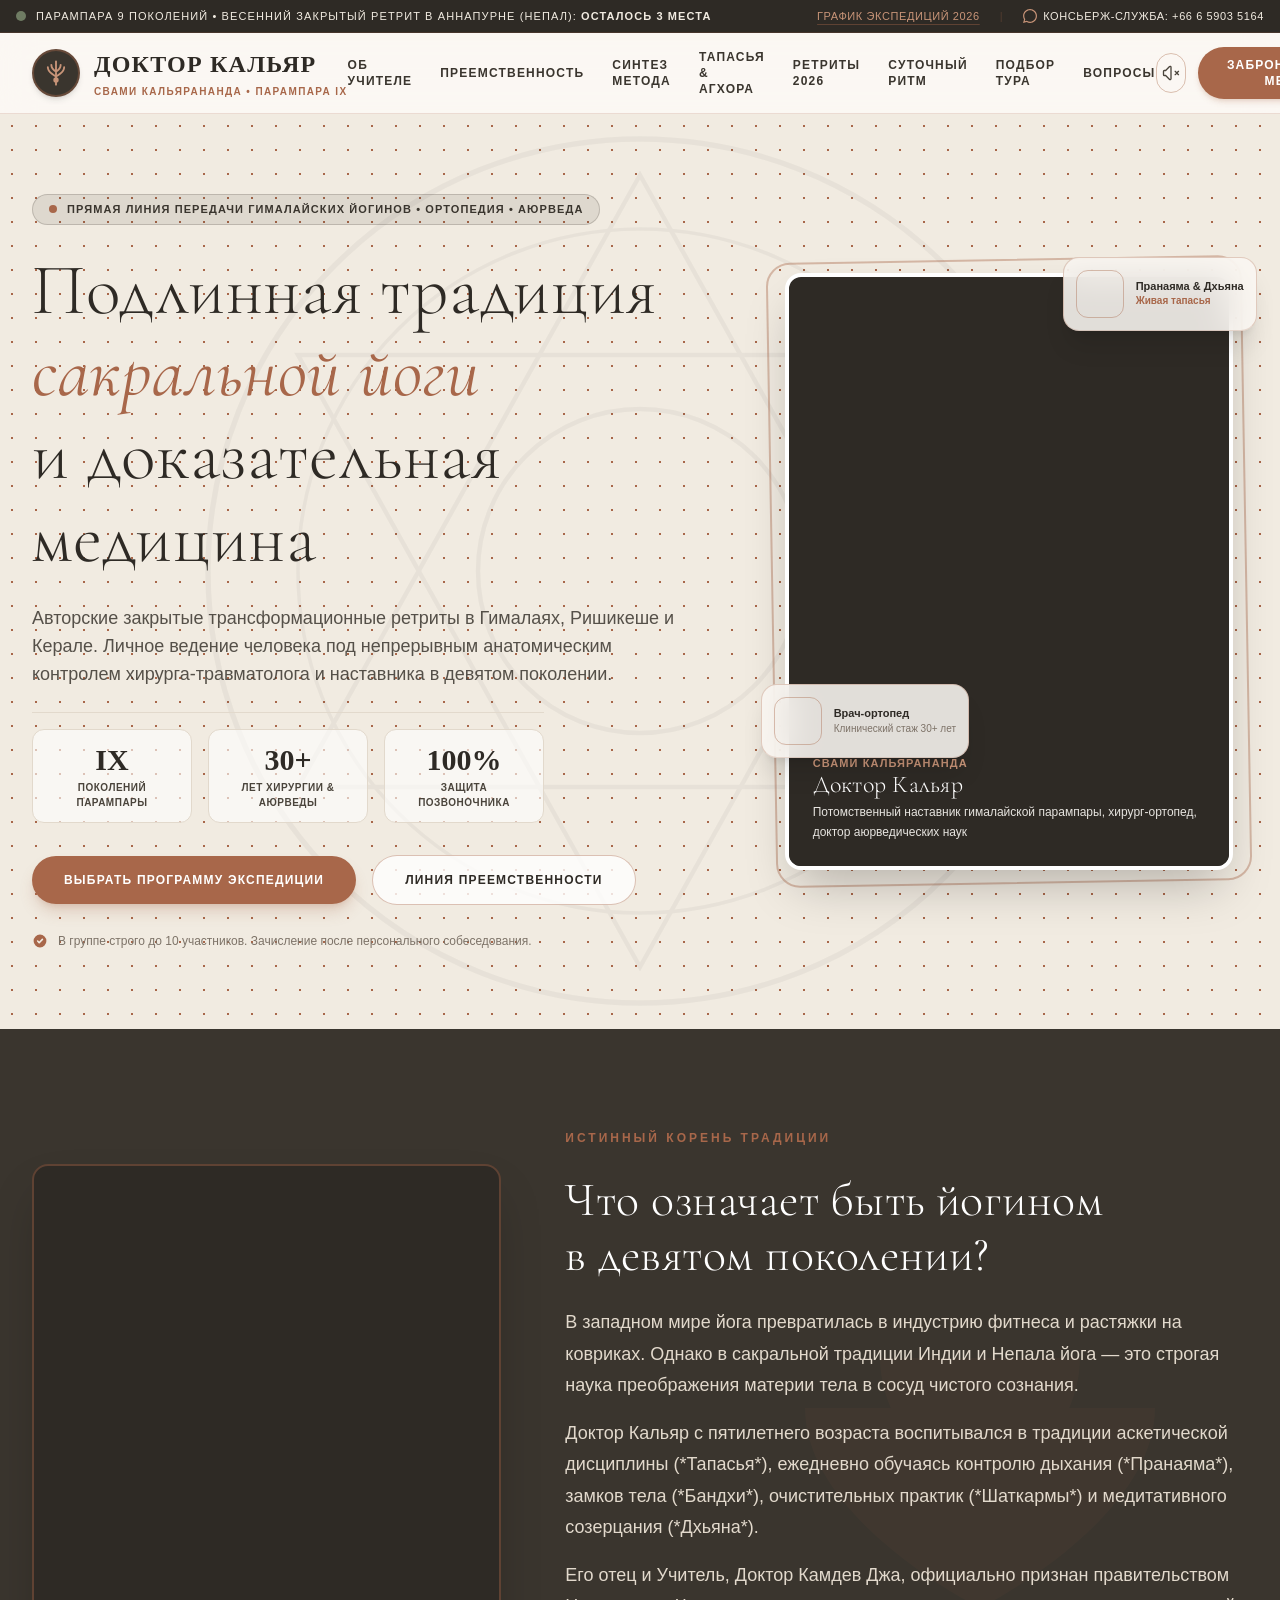
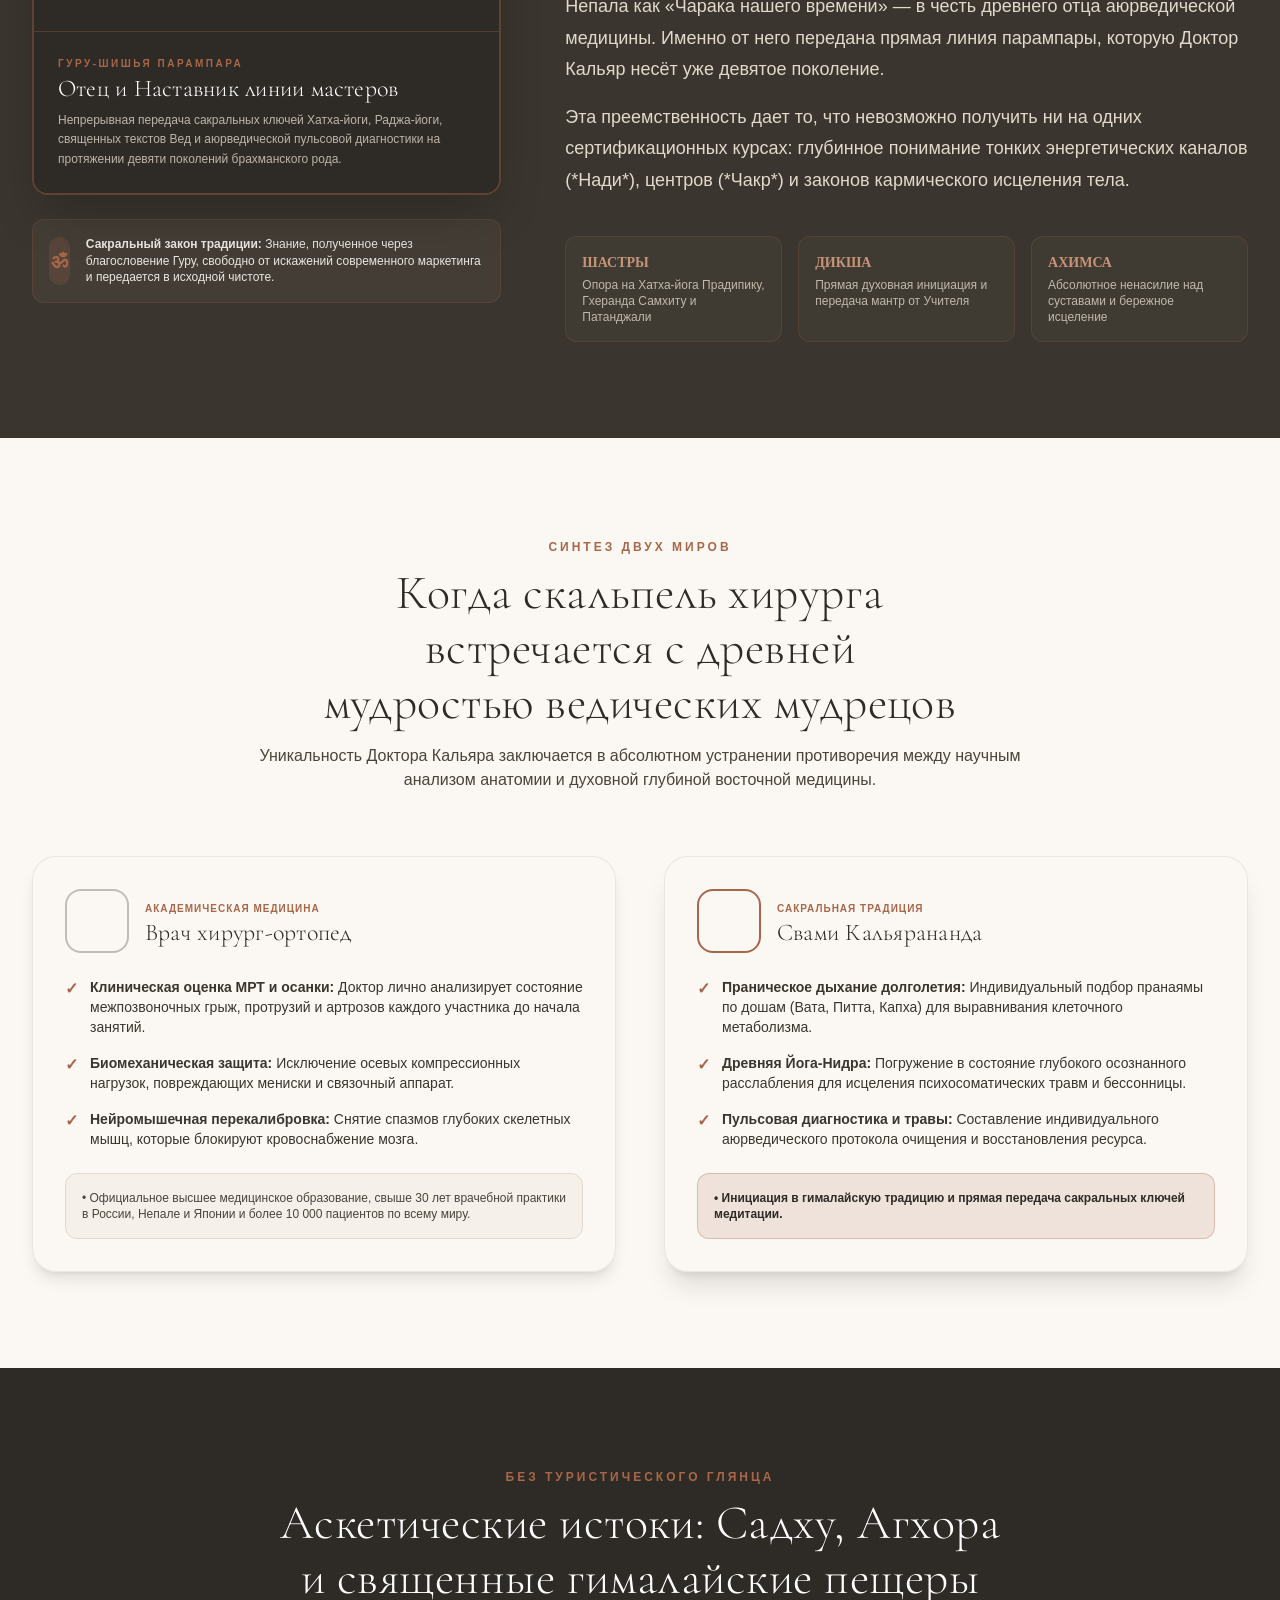
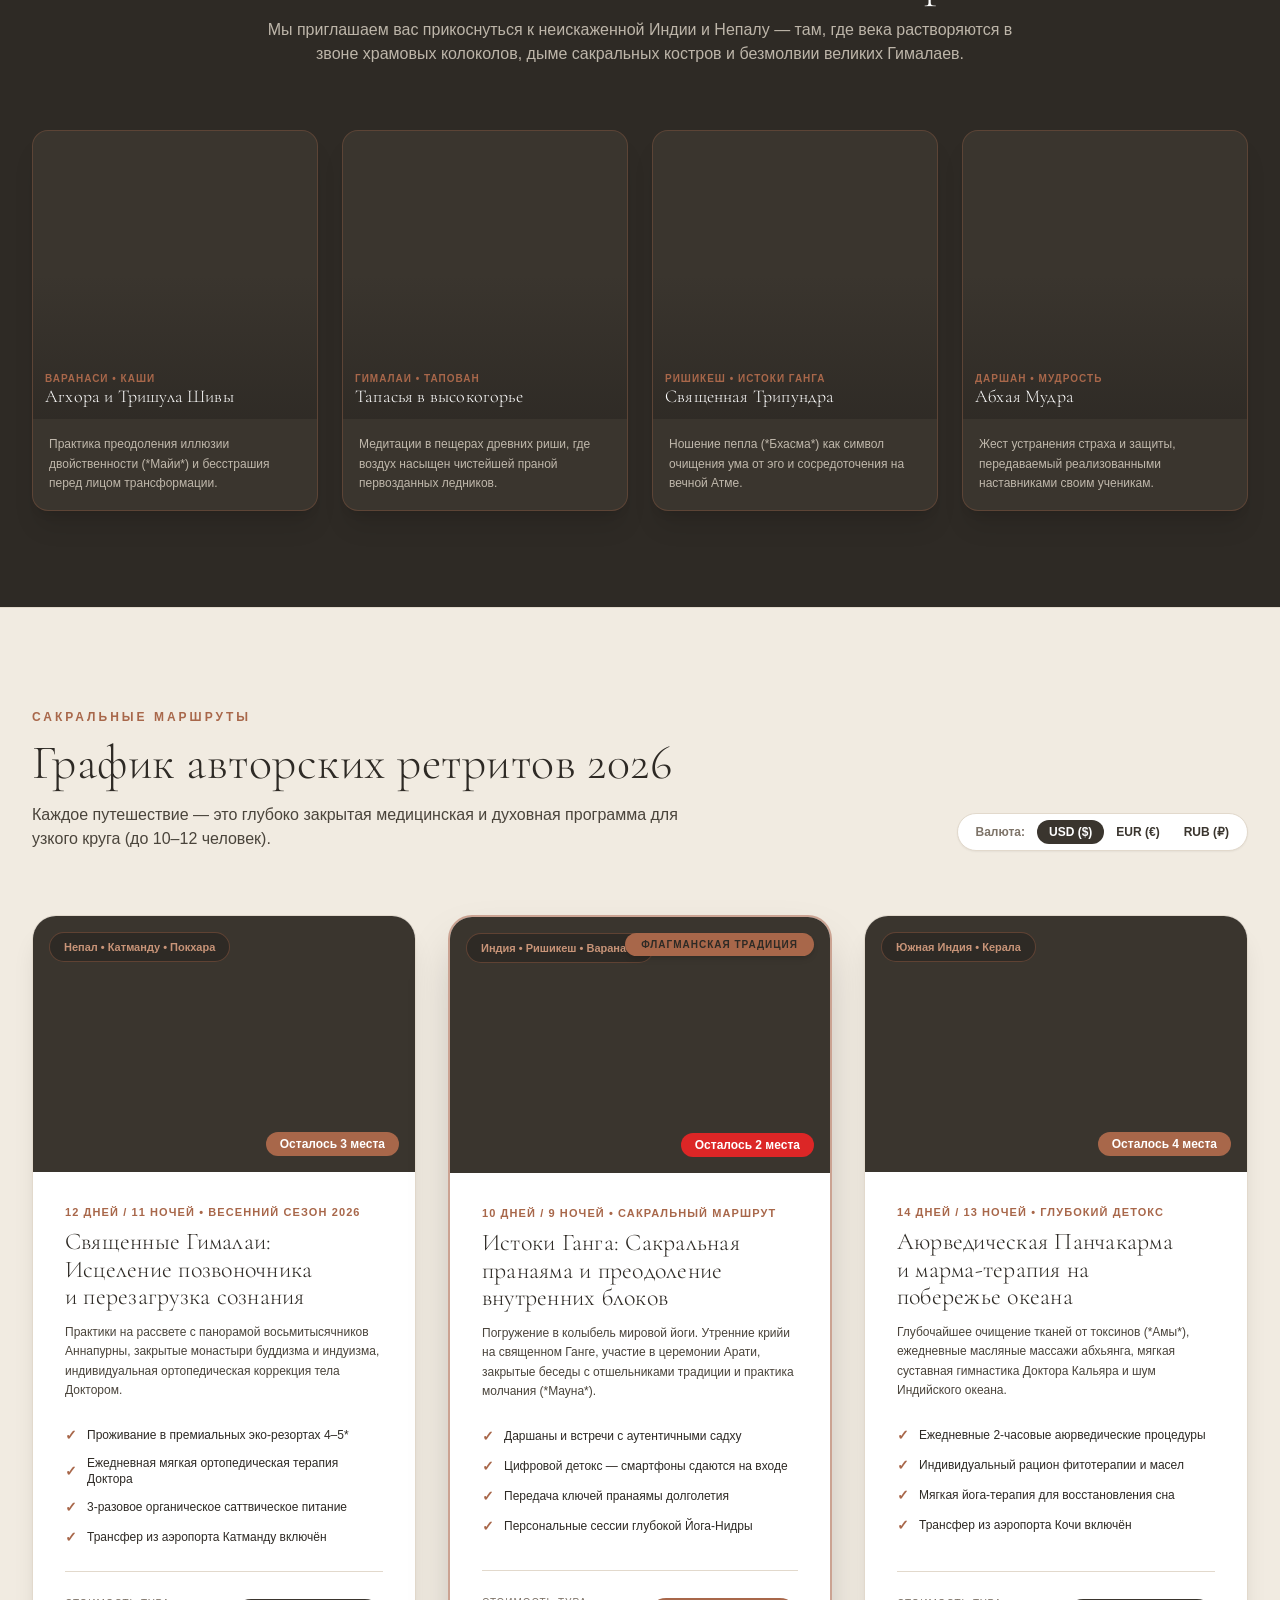
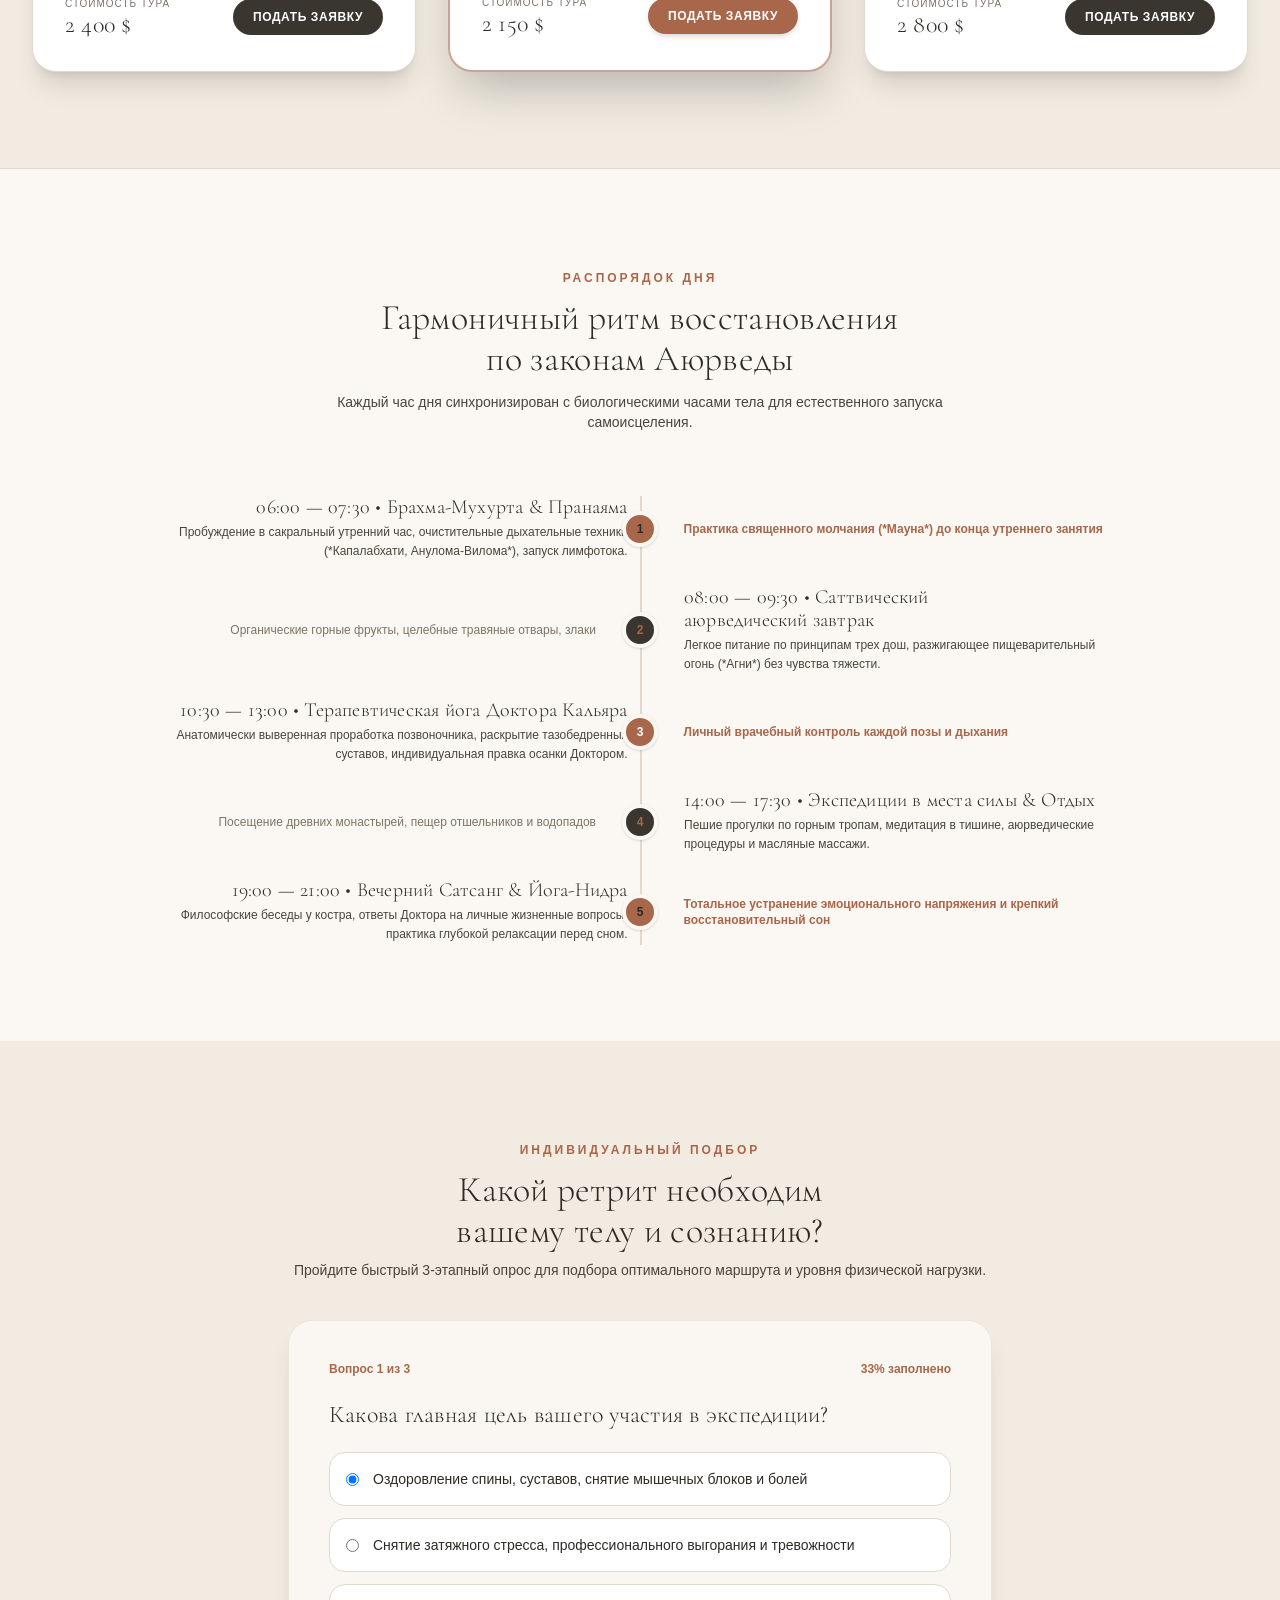
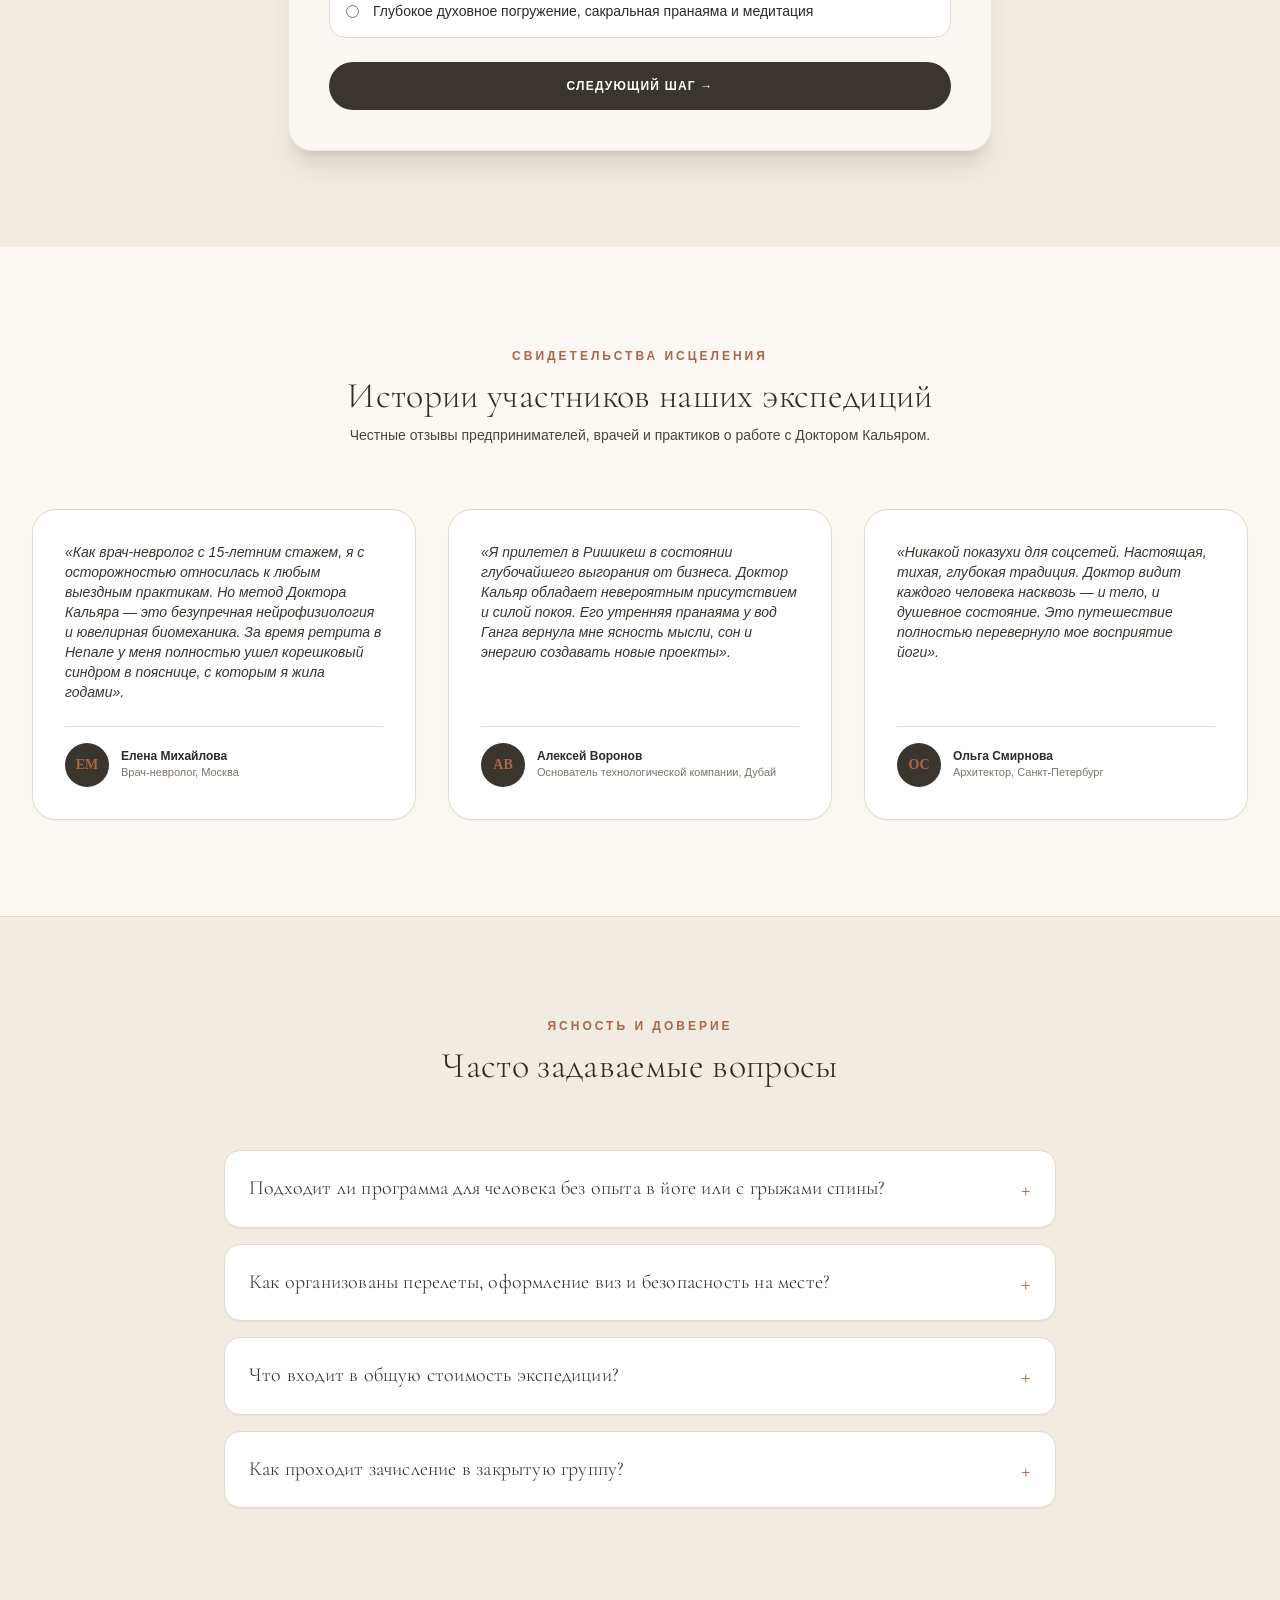
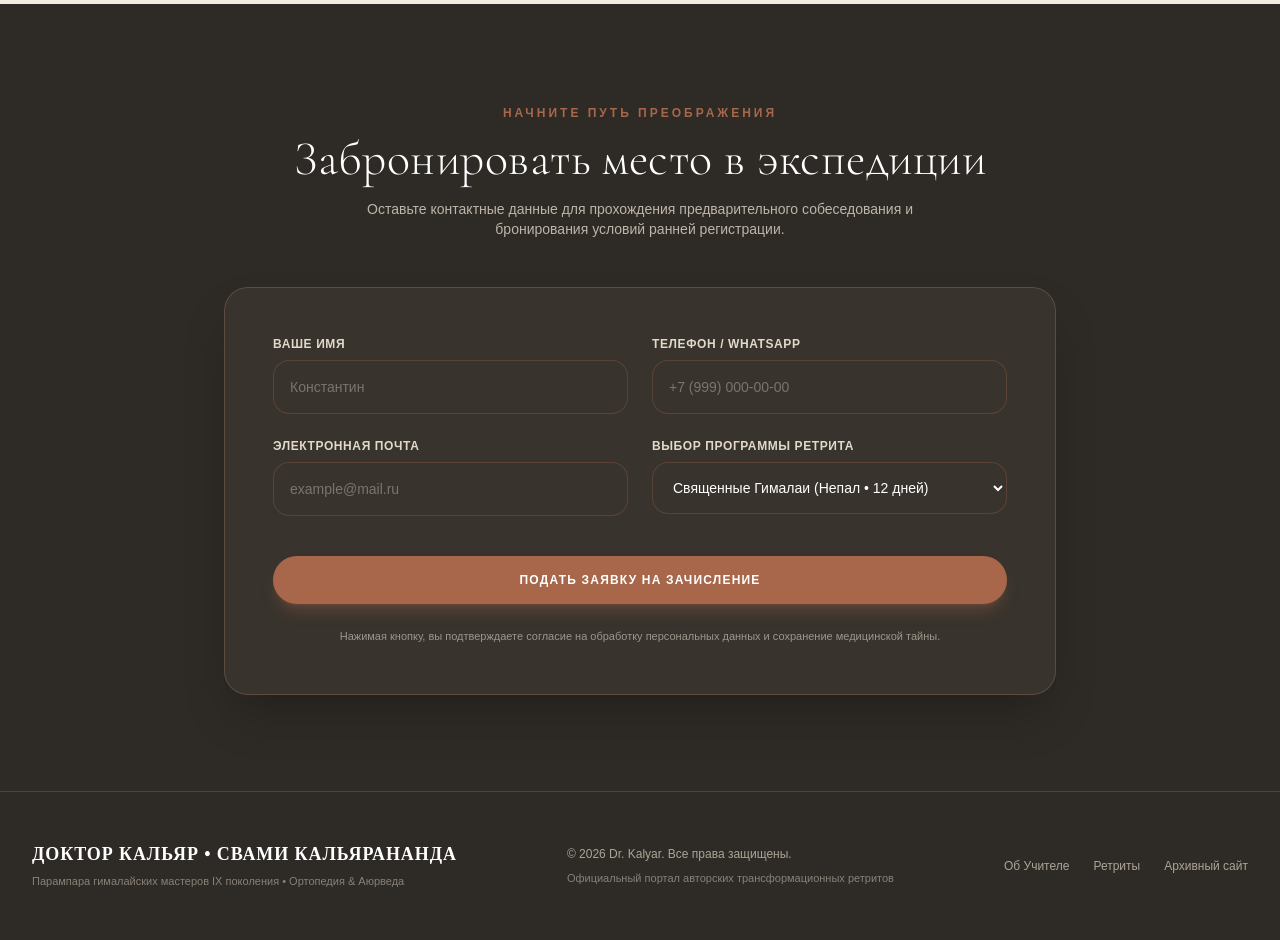
==== commit 5cce6a85: "Balinese morning redesign: warm sand palette, Cormorant Garamond Light + Manrope" ====
--- a/index.html
+++ b/index.html
@@ -12,7 +12,7 @@
   <!-- Премиальные шрифты Google Fonts -->
   <link rel="preconnect" href="https://fonts.googleapis.com">
   <link rel="preconnect" href="https://fonts.gstatic.com" crossorigin>
-  <link href="https://fonts.googleapis.com/css2?family=Cinzel:wght@500;600;700;800&family=Cormorant+Garamond:ital,wght@0,400;0,500;0,600;0,700;1,400;1,600&family=Plus+Jakarta+Sans:wght@300;400;500;600;700&display=swap" rel="stylesheet">
+  <link href="https://fonts.googleapis.com/css2?family=Cormorant+Garamond:ital,wght@0,300;0,400;0,500;0,600;1,300;1,400&family=Manrope:wght@300;400;500;600;700&display=swap" rel="stylesheet">
 
   <!-- Tailwind CSS: собранный и очищенный production-файл (styles.css рядом с этой страницей),
        вместо cdn.tailwindcss.com — без предупреждения в консоли и без лишнего веса в браузере. -->
@@ -45,24 +45,24 @@
 
     /* Эффект матового стекла */
     .glass-nav {
-      background: rgba(250, 247, 240, 0.88);
+      background: rgba(251, 248, 243, 0.88);
       backdrop-filter: blur(16px);
       -webkit-backdrop-filter: blur(16px);
-      border-bottom: 1px solid rgba(200, 138, 44, 0.2);
+      border-bottom: 1px solid rgba(168, 103, 74, 0.2);
     }
 
     .glass-dark-card {
-      background: rgba(16, 36, 27, 0.94);
+      background: rgba(58, 53, 46, 0.94);
       backdrop-filter: blur(14px);
       -webkit-backdrop-filter: blur(14px);
-      border: 1px solid rgba(226, 169, 71, 0.25);
+      border: 1px solid rgba(200, 148, 120, 0.25);
     }
 
     .glass-light-card {
-      background: rgba(255, 255, 255, 0.9);
+      background: rgba(251, 248, 243, 0.9);
       backdrop-filter: blur(10px);
       -webkit-backdrop-filter: blur(10px);
-      border: 1px solid rgba(225, 212, 191, 0.6);
+      border: 1px solid rgba(226, 217, 204, 0.6);
     }
 
     /* Плавные интерактивные переходы */
@@ -72,7 +72,7 @@
 
     .zen-hover-lift:hover {
       transform: translateY(-5px);
-      box-shadow: 0 20px 35px -10px rgba(16, 36, 27, 0.15);
+      box-shadow: 0 20px 35px -10px rgba(46, 42, 37, 0.15);
     }
 
     /* Стилизация скроллбара */
@@ -80,19 +80,19 @@
       width: 8px;
     }
     ::-webkit-scrollbar-track {
-      background: #FAF7F0;
+      background: #FBF8F3;
     }
     ::-webkit-scrollbar-thumb {
-      background: #E1D4BF;
+      background: #E2D9CC;
       border-radius: 4px;
     }
     ::-webkit-scrollbar-thumb:hover {
-      background: #C88A2C;
+      background: #A8674A;
     }
 
     /* Декоративный сакральный орнамент */
     .sacred-pattern {
-      background-image: radial-gradient(#C88A2C 0.75px, transparent 0.75px);
+      background-image: radial-gradient(#A8674A 0.75px, transparent 0.75px);
       background-size: 24px 24px;
     }
 
@@ -100,6 +100,17 @@
     img {
       content-visibility: auto;
     }
+
+    /* Балийская типографика: лёгкие заголовки, спокойный ритм */
+    .font-serif-sacred {
+      font-weight: 300 !important;
+      letter-spacing: 0.01em;
+      line-height: 1.15 !important;
+      text-wrap: balance;
+    }
+    p {
+      line-height: 1.75;
+    }
   </style>
 </head>
 <body class="selection:bg-sacred-terracotta selection:text-white">
@@ -110,7 +121,7 @@
   <div class="bg-sacred-pine-darkest text-sacred-gold-pale text-xs tracking-wider uppercase py-2 px-4 border-b border-sacred-gold/20 relative z-50">
     <div class="max-w-7xl mx-auto flex flex-col sm:flex-row justify-between items-center gap-2 text-center sm:text-left">
       <div class="flex items-center gap-2.5">
-        <span class="inline-block w-2.5 h-2.5 rounded-full bg-emerald-400 animate-ping"></span>
+        <span class="inline-block w-2.5 h-2.5 rounded-full bg-sacred-sage animate-ping"></span>
         <span class="font-medium tracking-widest text-[11px]">Парампара 9 поколений &bull; Весенний закрытый ретрит в Аннапурне (Непал): <strong>осталось 3 места</strong></span>
       </div>
       <div class="flex items-center gap-5 text-[11px]">
@@ -464,7 +475,7 @@
         </div>
 
         <!-- Карточка 2: Сакральная практика йоги и Аюрведа -->
-        <div class="glass-light-card p-8 rounded-3xl border-2 border-sacred-gold/50 shadow-xl flex flex-col justify-between space-y-6 zen-hover-lift bg-gradient-to-br from-white to-sacred-sand-mid/40">
+        <div class="glass-light-card p-8 rounded-3xl border-2 border-sacred-gold/50 shadow-xl flex flex-col justify-between space-y-6 zen-hover-lift bg-sacred-sand-light">
           <div>
             <div class="flex items-center gap-4 mb-6">
               <img src="[data-uri]" alt="Свами Кальярананда в падмасане" class="w-16 h-16 rounded-2xl object-cover border-2 border-sacred-gold">
@@ -695,7 +706,7 @@
 
         <!-- РЕТРИТ 2: РИШИКЕШ И ИСТОКИ ГАНГА (ФЛАГМАН) -->
         <div class="bg-white rounded-3xl overflow-hidden border-2 border-sacred-gold/60 shadow-2xl flex flex-col zen-hover-lift relative">
-          <div class="absolute top-3 left-1/2 -translate-x-1/2 bg-sacred-gold text-sacred-pine-darkest text-[10px] font-extrabold uppercase tracking-widest px-4 py-1 rounded-full shadow-md z-20">
+          <div class="absolute top-4 right-4 bg-sacred-gold text-sacred-pine-darkest text-[10px] font-extrabold uppercase tracking-widest px-4 py-1 rounded-full shadow-md z-20">
             Флагманская традиция
           </div>
 
--- a/styles.css
+++ b/styles.css
@@ -1 +1 @@
-*,:after,:before{--tw-border-spacing-x:0;--tw-border-spacing-y:0;--tw-translate-x:0;--tw-translate-y:0;--tw-rotate:0;--tw-skew-x:0;--tw-skew-y:0;--tw-scale-x:1;--tw-scale-y:1;--tw-pan-x: ;--tw-pan-y: ;--tw-pinch-zoom: ;--tw-scroll-snap-strictness:proximity;--tw-gradient-from-position: ;--tw-gradient-via-position: ;--tw-gradient-to-position: ;--tw-ordinal: ;--tw-slashed-zero: ;--tw-numeric-figure: ;--tw-numeric-spacing: ;--tw-numeric-fraction: ;--tw-ring-inset: ;--tw-ring-offset-width:0px;--tw-ring-offset-color:#fff;--tw-ring-color:rgba(59,130,246,.5);--tw-ring-offset-shadow:0 0 #0000;--tw-ring-shadow:0 0 #0000;--tw-shadow:0 0 #0000;--tw-shadow-colored:0 0 #0000;--tw-blur: ;--tw-brightness: ;--tw-contrast: ;--tw-grayscale: ;--tw-hue-rotate: ;--tw-invert: ;--tw-saturate: ;--tw-sepia: ;--tw-drop-shadow: ;--tw-backdrop-blur: ;--tw-backdrop-brightness: ;--tw-backdrop-contrast: ;--tw-backdrop-grayscale: ;--tw-backdrop-hue-rotate: ;--tw-backdrop-invert: ;--tw-backdrop-opacity: ;--tw-backdrop-saturate: ;--tw-backdrop-sepia: ;--tw-contain-size: ;--tw-contain-layout: ;--tw-contain-paint: ;--tw-contain-style: }::backdrop{--tw-border-spacing-x:0;--tw-border-spacing-y:0;--tw-translate-x:0;--tw-translate-y:0;--tw-rotate:0;--tw-skew-x:0;--tw-skew-y:0;--tw-scale-x:1;--tw-scale-y:1;--tw-pan-x: ;--tw-pan-y: ;--tw-pinch-zoom: ;--tw-scroll-snap-strictness:proximity;--tw-gradient-from-position: ;--tw-gradient-via-position: ;--tw-gradient-to-position: ;--tw-ordinal: ;--tw-slashed-zero: ;--tw-numeric-figure: ;--tw-numeric-spacing: ;--tw-numeric-fraction: ;--tw-ring-inset: ;--tw-ring-offset-width:0px;--tw-ring-offset-color:#fff;--tw-ring-color:rgba(59,130,246,.5);--tw-ring-offset-shadow:0 0 #0000;--tw-ring-shadow:0 0 #0000;--tw-shadow:0 0 #0000;--tw-shadow-colored:0 0 #0000;--tw-blur: ;--tw-brightness: ;--tw-contrast: ;--tw-grayscale: ;--tw-hue-rotate: ;--tw-invert: ;--tw-saturate: ;--tw-sepia: ;--tw-drop-shadow: ;--tw-backdrop-blur: ;--tw-backdrop-brightness: ;--tw-backdrop-contrast: ;--tw-backdrop-grayscale: ;--tw-backdrop-hue-rotate: ;--tw-backdrop-invert: ;--tw-backdrop-opacity: ;--tw-backdrop-saturate: ;--tw-backdrop-sepia: ;--tw-contain-size: ;--tw-contain-layout: ;--tw-contain-paint: ;--tw-contain-style: }/*! tailwindcss v3.4.19 | MIT License | https://tailwindcss.com*/*,:after,:before{box-sizing:border-box;border:0 solid #e5e7eb}:after,:before{--tw-content:""}:host,html{line-height:1.5;-webkit-text-size-adjust:100%;-moz-tab-size:4;-o-tab-size:4;tab-size:4;font-family:Plus Jakarta Sans,-apple-system,BlinkMacSystemFont,sans-serif;font-feature-settings:normal;font-variation-settings:normal;-webkit-tap-highlight-color:transparent}body{margin:0;line-height:inherit}hr{height:0;color:inherit;border-top-width:1px}abbr:where([title]){-webkit-text-decoration:underline dotted;text-decoration:underline dotted}h1,h2,h3,h4,h5,h6{font-size:inherit;font-weight:inherit}a{color:inherit;text-decoration:inherit}b,strong{font-weight:bolder}code,kbd,pre,samp{font-family:ui-monospace,SFMono-Regular,Menlo,Monaco,Consolas,Liberation Mono,Courier New,monospace;font-feature-settings:normal;font-variation-settings:normal;font-size:1em}small{font-size:80%}sub,sup{font-size:75%;line-height:0;position:relative;vertical-align:baseline}sub{bottom:-.25em}sup{top:-.5em}table{text-indent:0;border-color:inherit;border-collapse:collapse}button,input,optgroup,select,textarea{font-family:inherit;font-feature-settings:inherit;font-variation-settings:inherit;font-size:100%;font-weight:inherit;line-height:inherit;letter-spacing:inherit;color:inherit;margin:0;padding:0}button,select{text-transform:none}button,input:where([type=button]),input:where([type=reset]),input:where([type=submit]){-webkit-appearance:button;background-color:transparent;background-image:none}:-moz-focusring{outline:auto}:-moz-ui-invalid{box-shadow:none}progress{vertical-align:baseline}::-webkit-inner-spin-button,::-webkit-outer-spin-button{height:auto}[type=search]{-webkit-appearance:textfield;outline-offset:-2px}::-webkit-search-decoration{-webkit-appearance:none}::-webkit-file-upload-button{-webkit-appearance:button;font:inherit}summary{display:list-item}blockquote,dd,dl,figure,h1,h2,h3,h4,h5,h6,hr,p,pre{margin:0}fieldset{margin:0}fieldset,legend{padding:0}menu,ol,ul{list-style:none;margin:0;padding:0}dialog{padding:0}textarea{resize:vertical}input::-moz-placeholder,textarea::-moz-placeholder{opacity:1;color:#9ca3af}input::placeholder,textarea::placeholder{opacity:1;color:#9ca3af}[role=button],button{cursor:pointer}:disabled{cursor:default}audio,canvas,embed,iframe,img,object,svg,video{display:block;vertical-align:middle}img,video{max-width:100%;height:auto}[hidden]:where(:not([hidden=until-found])){display:none}.pointer-events-none{pointer-events:none}.fixed{position:fixed}.absolute{position:absolute}.relative{position:relative}.sticky{position:sticky}.-inset-3\.5{inset:-.875rem}.inset-0{inset:0}.inset-x-0{left:0;right:0}.-left-4{left:-1rem}.-right-4{right:-1rem}.-top-4{top:-1rem}.bottom-0{bottom:0}.bottom-28{bottom:7rem}.bottom-3{bottom:.75rem}.bottom-4{bottom:1rem}.left-1\/2{left:50%}.left-3{left:.75rem}.left-4{left:1rem}.left-8{left:2rem}.right-0{right:0}.right-3{right:.75rem}.right-4{right:1rem}.top-0{top:0}.top-1\/2{top:50%}.top-3{top:.75rem}.top-4{top:1rem}.z-10{z-index:10}.z-20{z-index:20}.z-30{z-index:30}.z-40{z-index:40}.z-50{z-index:50}.order-2{order:2}.order-3{order:3}.mx-auto{margin-left:auto;margin-right:auto}.mb-1{margin-bottom:.25rem}.mb-10{margin-bottom:2.5rem}.mb-12{margin-bottom:3rem}.mb-16{margin-bottom:4rem}.mb-2{margin-bottom:.5rem}.mb-6{margin-bottom:1.5rem}.mt-0\.5{margin-top:.125rem}.mt-1{margin-top:.25rem}.mt-2{margin-top:.5rem}.mt-3{margin-top:.75rem}.mt-6{margin-top:1.5rem}.block{display:block}.inline-block{display:inline-block}.flex{display:flex}.inline-flex{display:inline-flex}.grid{display:grid}.hidden{display:none}.aspect-\[3\/4\]{aspect-ratio:3/4}.h-10{height:2.5rem}.h-11{height:2.75rem}.h-12{height:3rem}.h-16{height:4rem}.h-2{height:.5rem}.h-2\.5{height:.625rem}.h-20{height:5rem}.h-3\.5{height:.875rem}.h-4{height:1rem}.h-5{height:1.25rem}.h-64{height:16rem}.h-7{height:1.75rem}.h-72{height:18rem}.h-9{height:2.25rem}.h-\[600px\]{height:600px}.h-\[900px\]{height:900px}.h-auto{height:auto}.h-full{height:100%}.max-h-\[480px\]{max-height:480px}.min-h-\[90dvh\]{min-height:90dvh}.w-1\/3{width:33.333333%}.w-10{width:2.5rem}.w-11{width:2.75rem}.w-12{width:3rem}.w-16{width:4rem}.w-2{width:.5rem}.w-2\.5{width:.625rem}.w-2\/3{width:66.666667%}.w-3\.5{width:.875rem}.w-4{width:1rem}.w-5{width:1.25rem}.w-7{width:1.75rem}.w-9{width:2.25rem}.w-\[600px\]{width:600px}.w-\[900px\]{width:900px}.w-full{width:100%}.max-w-2xl{max-width:42rem}.max-w-3xl{max-width:48rem}.max-w-4xl{max-width:56rem}.max-w-5xl{max-width:64rem}.max-w-7xl{max-width:80rem}.max-w-\[220px\]{max-width:220px}.max-w-lg{max-width:32rem}.max-w-md{max-width:28rem}.max-w-xl{max-width:36rem}.flex-1{flex:1 1 0%}.flex-shrink-0{flex-shrink:0}.-translate-x-1\/2{--tw-translate-x:-50%}.-translate-x-1\/2,.-translate-y-1\/2{transform:translate(var(--tw-translate-x),var(--tw-translate-y)) rotate(var(--tw-rotate)) skewX(var(--tw-skew-x)) skewY(var(--tw-skew-y)) scaleX(var(--tw-scale-x)) scaleY(var(--tw-scale-y))}.-translate-y-1\/2{--tw-translate-y:-50%}.-rotate-1{--tw-rotate:-1deg}.-rotate-1,.transform{transform:translate(var(--tw-translate-x),var(--tw-translate-y)) rotate(var(--tw-rotate)) skewX(var(--tw-skew-x)) skewY(var(--tw-skew-y)) scaleX(var(--tw-scale-x)) scaleY(var(--tw-scale-y))}@keyframes ping{75%,to{transform:scale(2);opacity:0}}.animate-ping{animation:ping 1s cubic-bezier(0,0,.2,1) infinite}@keyframes pulse{50%{opacity:.5}}.animate-pulse{animation:pulse 2s cubic-bezier(.4,0,.6,1) infinite}.cursor-pointer{cursor:pointer}.grid-cols-1{grid-template-columns:repeat(1,minmax(0,1fr))}.grid-cols-3{grid-template-columns:repeat(3,minmax(0,1fr))}.flex-col{flex-direction:column}.items-start{align-items:flex-start}.items-center{align-items:center}.justify-center{justify-content:center}.justify-between{justify-content:space-between}.gap-1\.5{gap:.375rem}.gap-10{gap:2.5rem}.gap-12{gap:3rem}.gap-2{gap:.5rem}.gap-2\.5{gap:.625rem}.gap-3{gap:.75rem}.gap-3\.5{gap:.875rem}.gap-4{gap:1rem}.gap-5{gap:1.25rem}.gap-6{gap:1.5rem}.gap-7{gap:1.75rem}.gap-8{gap:2rem}.space-y-2\.5>:not([hidden])~:not([hidden]){--tw-space-y-reverse:0;margin-top:calc(.625rem*(1 - var(--tw-space-y-reverse)));margin-bottom:calc(.625rem*var(--tw-space-y-reverse))}.space-y-3>:not([hidden])~:not([hidden]){--tw-space-y-reverse:0;margin-top:calc(.75rem*(1 - var(--tw-space-y-reverse)));margin-bottom:calc(.75rem*var(--tw-space-y-reverse))}.space-y-4>:not([hidden])~:not([hidden]){--tw-space-y-reverse:0;margin-top:calc(1rem*(1 - var(--tw-space-y-reverse)));margin-bottom:calc(1rem*var(--tw-space-y-reverse))}.space-y-6>:not([hidden])~:not([hidden]){--tw-space-y-reverse:0;margin-top:calc(1.5rem*(1 - var(--tw-space-y-reverse)));margin-bottom:calc(1.5rem*var(--tw-space-y-reverse))}.overflow-hidden{overflow:hidden}.scroll-smooth{scroll-behavior:smooth}.whitespace-nowrap{white-space:nowrap}.rounded-2xl{border-radius:1rem}.rounded-3xl{border-radius:1.5rem}.rounded-full{border-radius:9999px}.rounded-xl{border-radius:.75rem}.border{border-width:1px}.border-2{border-width:2px}.border-4{border-width:4px}.border-y{border-top-width:1px}.border-b,.border-y{border-bottom-width:1px}.border-t{border-top-width:1px}.border-sacred-gold{--tw-border-opacity:1;border-color:rgb(200 138 44/var(--tw-border-opacity,1))}.border-sacred-gold\/20{border-color:rgba(200,138,44,.2)}.border-sacred-gold\/30{border-color:rgba(200,138,44,.3)}.border-sacred-gold\/40{border-color:rgba(200,138,44,.4)}.border-sacred-gold\/50{border-color:rgba(200,138,44,.5)}.border-sacred-gold\/60{border-color:rgba(200,138,44,.6)}.border-sacred-pine-dark\/20{border-color:rgba(16,36,27,.2)}.border-sacred-pine-dark\/30{border-color:rgba(16,36,27,.3)}.border-sacred-pine-mid{--tw-border-opacity:1;border-color:rgb(25 56 43/var(--tw-border-opacity,1))}.border-sacred-sand-deep{--tw-border-opacity:1;border-color:rgb(225 212 191/var(--tw-border-opacity,1))}.border-sacred-sand-deep\/40{border-color:hsla(37,36%,82%,.4)}.border-sacred-sand-light{--tw-border-opacity:1;border-color:rgb(250 247 240/var(--tw-border-opacity,1))}.border-white{--tw-border-opacity:1;border-color:rgb(255 255 255/var(--tw-border-opacity,1))}.bg-emerald-100{--tw-bg-opacity:1;background-color:rgb(209 250 229/var(--tw-bg-opacity,1))}.bg-emerald-400{--tw-bg-opacity:1;background-color:rgb(52 211 153/var(--tw-bg-opacity,1))}.bg-red-600{--tw-bg-opacity:1;background-color:rgb(220 38 38/var(--tw-bg-opacity,1))}.bg-sacred-gold{--tw-bg-opacity:1;background-color:rgb(200 138 44/var(--tw-bg-opacity,1))}.bg-sacred-gold\/15{background-color:rgba(200,138,44,.15)}.bg-sacred-gold\/20{background-color:rgba(200,138,44,.2)}.bg-sacred-pine-dark{--tw-bg-opacity:1;background-color:rgb(16 36 27/var(--tw-bg-opacity,1))}.bg-sacred-pine-dark\/10{background-color:rgba(16,36,27,.1)}.bg-sacred-pine-dark\/90{background-color:rgba(16,36,27,.9)}.bg-sacred-pine-darkest{--tw-bg-opacity:1;background-color:rgb(9 21 16/var(--tw-bg-opacity,1))}.bg-sacred-pine-darkest\/85{background-color:rgba(9,21,16,.85)}.bg-sacred-pine-darkest\/90{background-color:rgba(9,21,16,.9)}.bg-sacred-pine-darkest\/95{background-color:rgba(9,21,16,.95)}.bg-sacred-pine-mid\/40{background-color:rgba(25,56,43,.4)}.bg-sacred-pine-mid\/60{background-color:rgba(25,56,43,.6)}.bg-sacred-sand-light{--tw-bg-opacity:1;background-color:rgb(250 247 240/var(--tw-bg-opacity,1))}.bg-sacred-sand-mid{--tw-bg-opacity:1;background-color:rgb(241 233 219/var(--tw-bg-opacity,1))}.bg-sacred-sand-mid\/50{background-color:hsla(38,44%,90%,.5)}.bg-sacred-terracotta{--tw-bg-opacity:1;background-color:rgb(163 67 43/var(--tw-bg-opacity,1))}.bg-white{--tw-bg-opacity:1;background-color:rgb(255 255 255/var(--tw-bg-opacity,1))}.bg-white\/60{background-color:hsla(0,0%,100%,.6)}.bg-white\/80{background-color:hsla(0,0%,100%,.8)}.bg-gradient-to-br{background-image:linear-gradient(to bottom right,var(--tw-gradient-stops))}.bg-gradient-to-t{background-image:linear-gradient(to top,var(--tw-gradient-stops))}.from-sacred-pine-darkest{--tw-gradient-from:#091510 var(--tw-gradient-from-position);--tw-gradient-to:rgba(9,21,16,0) var(--tw-gradient-to-position);--tw-gradient-stops:var(--tw-gradient-from),var(--tw-gradient-to)}.from-white{--tw-gradient-from:#fff var(--tw-gradient-from-position);--tw-gradient-to:hsla(0,0%,100%,0) var(--tw-gradient-to-position);--tw-gradient-stops:var(--tw-gradient-from),var(--tw-gradient-to)}.via-sacred-pine-darkest\/85{--tw-gradient-to:rgba(9,21,16,0) var(--tw-gradient-to-position);--tw-gradient-stops:var(--tw-gradient-from),rgba(9,21,16,.85) var(--tw-gradient-via-position),var(--tw-gradient-to)}.via-transparent{--tw-gradient-to:transparent var(--tw-gradient-to-position);--tw-gradient-stops:var(--tw-gradient-from),transparent var(--tw-gradient-via-position),var(--tw-gradient-to)}.to-sacred-sand-mid\/40{--tw-gradient-to:hsla(38,44%,90%,.4) var(--tw-gradient-to-position)}.to-transparent{--tw-gradient-to:transparent var(--tw-gradient-to-position)}.object-cover{-o-object-fit:cover;object-fit:cover}.object-top{-o-object-position:top;object-position:top}.p-1\.5{padding:.375rem}.p-2{padding:.5rem}.p-2\.5{padding:.625rem}.p-3{padding:.75rem}.p-3\.5{padding:.875rem}.p-4{padding:1rem}.p-6{padding:1.5rem}.p-8{padding:2rem}.px-3{padding-left:.75rem;padding-right:.75rem}.px-3\.5{padding-left:.875rem;padding-right:.875rem}.px-4{padding-left:1rem;padding-right:1rem}.px-5{padding-left:1.25rem;padding-right:1.25rem}.px-6{padding-left:1.5rem;padding-right:1.5rem}.px-8{padding-left:2rem;padding-right:2rem}.py-1{padding-top:.25rem;padding-bottom:.25rem}.py-1\.5{padding-top:.375rem;padding-bottom:.375rem}.py-12{padding-top:3rem;padding-bottom:3rem}.py-2{padding-top:.5rem;padding-bottom:.5rem}.py-2\.5{padding-top:.625rem;padding-bottom:.625rem}.py-24{padding-top:6rem;padding-bottom:6rem}.py-3\.5{padding-top:.875rem;padding-bottom:.875rem}.py-4{padding-top:1rem;padding-bottom:1rem}.py-6{padding-top:1.5rem;padding-bottom:1.5rem}.py-8{padding-top:2rem;padding-bottom:2rem}.pl-16{padding-left:4rem}.pt-0{padding-top:0}.pt-1{padding-top:.25rem}.pt-2{padding-top:.5rem}.pt-4{padding-top:1rem}.pt-6{padding-top:1.5rem}.text-left{text-align:left}.text-center{text-align:center}.font-cinzel{font-family:Cinzel,serif}.text-2xl{font-size:1.5rem;line-height:2rem}.text-3xl{font-size:1.875rem;line-height:2.25rem}.text-4xl{font-size:2.25rem;line-height:2.5rem}.text-\[10px\]{font-size:10px}.text-\[11px\]{font-size:11px}.text-base{font-size:1rem;line-height:1.5rem}.text-lg{font-size:1.125rem;line-height:1.75rem}.text-sm{font-size:.875rem;line-height:1.25rem}.text-xl{font-size:1.25rem;line-height:1.75rem}.text-xs{font-size:.75rem;line-height:1rem}.font-bold{font-weight:700}.font-extrabold{font-weight:800}.font-light{font-weight:300}.font-medium{font-weight:500}.font-normal{font-weight:400}.font-semibold{font-weight:600}.uppercase{text-transform:uppercase}.italic{font-style:italic}.leading-\[1\.08\]{line-height:1.08}.leading-none{line-height:1}.leading-relaxed{line-height:1.625}.leading-snug{line-height:1.375}.leading-tight{line-height:1.25}.tracking-\[0\.14em\]{letter-spacing:.14em}.tracking-\[0\.25em\]{letter-spacing:.25em}.tracking-wider{letter-spacing:.05em}.tracking-widest{letter-spacing:.1em}.text-emerald-800{--tw-text-opacity:1;color:rgb(6 95 70/var(--tw-text-opacity,1))}.text-sacred-gold{--tw-text-opacity:1;color:rgb(200 138 44/var(--tw-text-opacity,1))}.text-sacred-gold-light{--tw-text-opacity:1;color:rgb(226 169 71/var(--tw-text-opacity,1))}.text-sacred-gold-pale{--tw-text-opacity:1;color:rgb(244 227 191/var(--tw-text-opacity,1))}.text-sacred-gold\/30{color:rgba(200,138,44,.3)}.text-sacred-pine-dark{--tw-text-opacity:1;color:rgb(16 36 27/var(--tw-text-opacity,1))}.text-sacred-pine-dark\/85{color:rgba(16,36,27,.85)}.text-sacred-pine-darkest{--tw-text-opacity:1;color:rgb(9 21 16/var(--tw-text-opacity,1))}.text-sacred-pine-mid{--tw-text-opacity:1;color:rgb(25 56 43/var(--tw-text-opacity,1))}.text-sacred-sand-deep{--tw-text-opacity:1;color:rgb(225 212 191/var(--tw-text-opacity,1))}.text-sacred-sand-deep\/50{color:hsla(37,36%,82%,.5)}.text-sacred-sand-deep\/60{color:hsla(37,36%,82%,.6)}.text-sacred-sand-deep\/70{color:hsla(37,36%,82%,.7)}.text-sacred-sand-deep\/80{color:hsla(37,36%,82%,.8)}.text-sacred-sand-light{--tw-text-opacity:1;color:rgb(250 247 240/var(--tw-text-opacity,1))}.text-sacred-sand-light\/90{color:hsla(42,50%,96%,.9)}.text-sacred-smoke{--tw-text-opacity:1;color:rgb(104 114 106/var(--tw-text-opacity,1))}.text-sacred-terracotta{--tw-text-opacity:1;color:rgb(163 67 43/var(--tw-text-opacity,1))}.text-white{--tw-text-opacity:1;color:rgb(255 255 255/var(--tw-text-opacity,1))}.underline{text-decoration-line:underline}.decoration-sacred-gold\/40{text-decoration-color:rgba(200,138,44,.4)}.underline-offset-4{text-underline-offset:4px}.antialiased{-webkit-font-smoothing:antialiased;-moz-osx-font-smoothing:grayscale}.placeholder-sacred-sand-deep\/40::-moz-placeholder{color:hsla(37,36%,82%,.4)}.placeholder-sacred-sand-deep\/40::placeholder{color:hsla(37,36%,82%,.4)}.opacity-5{opacity:.05}.opacity-90{opacity:.9}.opacity-\[0\.04\]{opacity:.04}.shadow{--tw-shadow:0 1px 3px 0 rgba(0,0,0,.1),0 1px 2px -1px rgba(0,0,0,.1);--tw-shadow-colored:0 1px 3px 0 var(--tw-shadow-color),0 1px 2px -1px var(--tw-shadow-color)}.shadow,.shadow-2xl{box-shadow:var(--tw-ring-offset-shadow,0 0 #0000),var(--tw-ring-shadow,0 0 #0000),var(--tw-shadow)}.shadow-2xl{--tw-shadow:0 25px 50px -12px rgba(0,0,0,.25);--tw-shadow-colored:0 25px 50px -12px var(--tw-shadow-color)}.shadow-lg{--tw-shadow:0 10px 15px -3px rgba(0,0,0,.1),0 4px 6px -4px rgba(0,0,0,.1);--tw-shadow-colored:0 10px 15px -3px var(--tw-shadow-color),0 4px 6px -4px var(--tw-shadow-color)}.shadow-lg,.shadow-md{box-shadow:var(--tw-ring-offset-shadow,0 0 #0000),var(--tw-ring-shadow,0 0 #0000),var(--tw-shadow)}.shadow-md{--tw-shadow:0 4px 6px -1px rgba(0,0,0,.1),0 2px 4px -2px rgba(0,0,0,.1);--tw-shadow-colored:0 4px 6px -1px var(--tw-shadow-color),0 2px 4px -2px var(--tw-shadow-color)}.shadow-sm{--tw-shadow:0 1px 2px 0 rgba(0,0,0,.05);--tw-shadow-colored:0 1px 2px 0 var(--tw-shadow-color)}.shadow-sm,.shadow-xl{box-shadow:var(--tw-ring-offset-shadow,0 0 #0000),var(--tw-ring-shadow,0 0 #0000),var(--tw-shadow)}.shadow-xl{--tw-shadow:0 20px 25px -5px rgba(0,0,0,.1),0 8px 10px -6px rgba(0,0,0,.1);--tw-shadow-colored:0 20px 25px -5px var(--tw-shadow-color),0 8px 10px -6px var(--tw-shadow-color)}.shadow-sacred-terracotta\/20{--tw-shadow-color:rgba(163,67,43,.2);--tw-shadow:var(--tw-shadow-colored)}.shadow-sacred-terracotta\/25{--tw-shadow-color:rgba(163,67,43,.25);--tw-shadow:var(--tw-shadow-colored)}.shadow-sacred-terracotta\/30{--tw-shadow-color:rgba(163,67,43,.3);--tw-shadow:var(--tw-shadow-colored)}.blur{--tw-blur:blur(8px)}.blur,.grayscale{filter:var(--tw-blur) var(--tw-brightness) var(--tw-contrast) var(--tw-grayscale) var(--tw-hue-rotate) var(--tw-invert) var(--tw-saturate) var(--tw-sepia) var(--tw-drop-shadow)}.grayscale{--tw-grayscale:grayscale(100%)}.backdrop-blur-md{--tw-backdrop-blur:blur(12px)}.backdrop-blur-md,.backdrop-blur-sm{-webkit-backdrop-filter:var(--tw-backdrop-blur) var(--tw-backdrop-brightness) var(--tw-backdrop-contrast) var(--tw-backdrop-grayscale) var(--tw-backdrop-hue-rotate) var(--tw-backdrop-invert) var(--tw-backdrop-opacity) var(--tw-backdrop-saturate) var(--tw-backdrop-sepia);backdrop-filter:var(--tw-backdrop-blur) var(--tw-backdrop-brightness) var(--tw-backdrop-contrast) var(--tw-backdrop-grayscale) var(--tw-backdrop-hue-rotate) var(--tw-backdrop-invert) var(--tw-backdrop-opacity) var(--tw-backdrop-saturate) var(--tw-backdrop-sepia)}.backdrop-blur-sm{--tw-backdrop-blur:blur(4px)}.backdrop-filter{-webkit-backdrop-filter:var(--tw-backdrop-blur) var(--tw-backdrop-brightness) var(--tw-backdrop-contrast) var(--tw-backdrop-grayscale) var(--tw-backdrop-hue-rotate) var(--tw-backdrop-invert) var(--tw-backdrop-opacity) var(--tw-backdrop-saturate) var(--tw-backdrop-sepia);backdrop-filter:var(--tw-backdrop-blur) var(--tw-backdrop-brightness) var(--tw-backdrop-contrast) var(--tw-backdrop-grayscale) var(--tw-backdrop-hue-rotate) var(--tw-backdrop-invert) var(--tw-backdrop-opacity) var(--tw-backdrop-saturate) var(--tw-backdrop-sepia)}.transition{transition-property:color,background-color,border-color,text-decoration-color,fill,stroke,opacity,box-shadow,transform,filter,-webkit-backdrop-filter;transition-property:color,background-color,border-color,text-decoration-color,fill,stroke,opacity,box-shadow,transform,filter,backdrop-filter;transition-property:color,background-color,border-color,text-decoration-color,fill,stroke,opacity,box-shadow,transform,filter,backdrop-filter,-webkit-backdrop-filter;transition-timing-function:cubic-bezier(.4,0,.2,1);transition-duration:.15s}.transition-all{transition-property:all;transition-timing-function:cubic-bezier(.4,0,.2,1);transition-duration:.15s}.transition-colors{transition-property:color,background-color,border-color,text-decoration-color,fill,stroke;transition-timing-function:cubic-bezier(.4,0,.2,1);transition-duration:.15s}.transition-transform{transition-property:transform;transition-timing-function:cubic-bezier(.4,0,.2,1);transition-duration:.15s}.duration-700{transition-duration:.7s}.selection\:bg-sacred-terracotta ::-moz-selection{--tw-bg-opacity:1;background-color:rgb(163 67 43/var(--tw-bg-opacity,1))}.selection\:bg-sacred-terracotta ::selection{--tw-bg-opacity:1;background-color:rgb(163 67 43/var(--tw-bg-opacity,1))}.selection\:text-white ::-moz-selection{--tw-text-opacity:1;color:rgb(255 255 255/var(--tw-text-opacity,1))}.selection\:text-white ::selection{--tw-text-opacity:1;color:rgb(255 255 255/var(--tw-text-opacity,1))}.selection\:bg-sacred-terracotta::-moz-selection{--tw-bg-opacity:1;background-color:rgb(163 67 43/var(--tw-bg-opacity,1))}.selection\:bg-sacred-terracotta::selection{--tw-bg-opacity:1;background-color:rgb(163 67 43/var(--tw-bg-opacity,1))}.selection\:text-white::-moz-selection{--tw-text-opacity:1;color:rgb(255 255 255/var(--tw-text-opacity,1))}.selection\:text-white::selection{--tw-text-opacity:1;color:rgb(255 255 255/var(--tw-text-opacity,1))}.before\:absolute:before{content:var(--tw-content);position:absolute}.before\:inset-0:before{content:var(--tw-content);inset:0}.before\:left-8:before{content:var(--tw-content);left:2rem}.before\:w-0\.5:before{content:var(--tw-content);width:.125rem}.before\:bg-sacred-sand-deep:before{content:var(--tw-content);--tw-bg-opacity:1;background-color:rgb(225 212 191/var(--tw-bg-opacity,1))}.hover\:scale-105:hover{--tw-scale-x:1.05;--tw-scale-y:1.05;transform:translate(var(--tw-translate-x),var(--tw-translate-y)) rotate(var(--tw-rotate)) skewX(var(--tw-skew-x)) skewY(var(--tw-skew-y)) scaleX(var(--tw-scale-x)) scaleY(var(--tw-scale-y))}.hover\:border-sacred-gold:hover{--tw-border-opacity:1;border-color:rgb(200 138 44/var(--tw-border-opacity,1))}.hover\:bg-sacred-pine-darkest:hover{--tw-bg-opacity:1;background-color:rgb(9 21 16/var(--tw-bg-opacity,1))}.hover\:bg-sacred-sand-light:hover{--tw-bg-opacity:1;background-color:rgb(250 247 240/var(--tw-bg-opacity,1))}.hover\:bg-sacred-terracotta:hover{--tw-bg-opacity:1;background-color:rgb(163 67 43/var(--tw-bg-opacity,1))}.hover\:bg-sacred-terracotta-bright:hover{--tw-bg-opacity:1;background-color:rgb(189 81 54/var(--tw-bg-opacity,1))}.hover\:bg-white:hover{--tw-bg-opacity:1;background-color:rgb(255 255 255/var(--tw-bg-opacity,1))}.hover\:text-sacred-gold:hover{--tw-text-opacity:1;color:rgb(200 138 44/var(--tw-text-opacity,1))}.hover\:text-sacred-gold-light:hover{--tw-text-opacity:1;color:rgb(226 169 71/var(--tw-text-opacity,1))}.hover\:text-sacred-pine-darkest:hover{--tw-text-opacity:1;color:rgb(9 21 16/var(--tw-text-opacity,1))}.hover\:text-sacred-terracotta:hover{--tw-text-opacity:1;color:rgb(163 67 43/var(--tw-text-opacity,1))}.hover\:text-white:hover{--tw-text-opacity:1;color:rgb(255 255 255/var(--tw-text-opacity,1))}.focus\:border-sacred-gold:focus{--tw-border-opacity:1;border-color:rgb(200 138 44/var(--tw-border-opacity,1))}.focus\:outline-none:focus{outline:2px solid transparent;outline-offset:2px}.focus\:ring-sacred-terracotta:focus{--tw-ring-opacity:1;--tw-ring-color:rgb(163 67 43/var(--tw-ring-opacity,1))}.group:hover .group-hover\:scale-105{--tw-scale-x:1.05;--tw-scale-y:1.05;transform:translate(var(--tw-translate-x),var(--tw-translate-y)) rotate(var(--tw-rotate)) skewX(var(--tw-skew-x)) skewY(var(--tw-skew-y)) scaleX(var(--tw-scale-x)) scaleY(var(--tw-scale-y))}.group:hover .group-hover\:border-sacred-gold{--tw-border-opacity:1;border-color:rgb(200 138 44/var(--tw-border-opacity,1))}@media (min-width:640px){.sm\:-left-6{left:-1.5rem}.sm\:-right-6{right:-1.5rem}.sm\:bottom-24{bottom:6rem}.sm\:block{display:block}.sm\:inline{display:inline}.sm\:inline-flex{display:inline-flex}.sm\:w-auto{width:auto}.sm\:grid-cols-2{grid-template-columns:repeat(2,minmax(0,1fr))}.sm\:grid-cols-3{grid-template-columns:repeat(3,minmax(0,1fr))}.sm\:flex-row{flex-direction:row}.sm\:gap-4{gap:1rem}.sm\:p-10{padding:2.5rem}.sm\:p-12{padding:3rem}.sm\:p-3{padding:.75rem}.sm\:p-8{padding:2rem}.sm\:px-6{padding-left:1.5rem;padding-right:1.5rem}.sm\:text-left{text-align:left}.sm\:text-2xl{font-size:1.5rem;line-height:2rem}.sm\:text-3xl{font-size:1.875rem;line-height:2.25rem}.sm\:text-4xl{font-size:2.25rem;line-height:2.5rem}.sm\:text-5xl{font-size:3rem;line-height:1}.sm\:text-base{font-size:1rem;line-height:1.5rem}.sm\:text-lg{font-size:1.125rem;line-height:1.75rem}.sm\:text-sm{font-size:.875rem;line-height:1.25rem}.sm\:text-xl{font-size:1.25rem;line-height:1.75rem}}@media (min-width:768px){.md\:left-1\/2{left:50%}.md\:order-1{order:1}.md\:inline{display:inline}.md\:inline-flex{display:inline-flex}.md\:w-1\/2{width:50%}.md\:grid-cols-2{grid-template-columns:repeat(2,minmax(0,1fr))}.md\:grid-cols-3{grid-template-columns:repeat(3,minmax(0,1fr))}.md\:flex-row{flex-direction:row}.md\:items-end{align-items:flex-end}.md\:items-center{align-items:center}.md\:pl-0{padding-left:0}.md\:pl-8{padding-left:2rem}.md\:pr-8{padding-right:2rem}.md\:text-right{text-align:right}.md\:before\:left-1\/2:before{content:var(--tw-content);left:50%}}@media (min-width:1024px){.lg\:col-span-5{grid-column:span 5/span 5}.lg\:col-span-7{grid-column:span 7/span 7}.lg\:mx-0{margin-left:0;margin-right:0}.lg\:grid-cols-12{grid-template-columns:repeat(12,minmax(0,1fr))}.lg\:grid-cols-3{grid-template-columns:repeat(3,minmax(0,1fr))}.lg\:grid-cols-4{grid-template-columns:repeat(4,minmax(0,1fr))}.lg\:justify-start{justify-content:flex-start}.lg\:gap-12{gap:3rem}.lg\:gap-16{gap:4rem}.lg\:px-8{padding-left:2rem;padding-right:2rem}.lg\:py-20{padding-top:5rem;padding-bottom:5rem}.lg\:text-left{text-align:left}.lg\:text-6xl{font-size:3.75rem;line-height:1}}@media (min-width:1280px){.xl\:flex{display:flex}.xl\:hidden{display:none}.xl\:text-7xl{font-size:4.5rem;line-height:1}}+*,:after,:before{--tw-border-spacing-x:0;--tw-border-spacing-y:0;--tw-translate-x:0;--tw-translate-y:0;--tw-rotate:0;--tw-skew-x:0;--tw-skew-y:0;--tw-scale-x:1;--tw-scale-y:1;--tw-pan-x: ;--tw-pan-y: ;--tw-pinch-zoom: ;--tw-scroll-snap-strictness:proximity;--tw-gradient-from-position: ;--tw-gradient-via-position: ;--tw-gradient-to-position: ;--tw-ordinal: ;--tw-slashed-zero: ;--tw-numeric-figure: ;--tw-numeric-spacing: ;--tw-numeric-fraction: ;--tw-ring-inset: ;--tw-ring-offset-width:0px;--tw-ring-offset-color:#fff;--tw-ring-color:rgba(59,130,246,.5);--tw-ring-offset-shadow:0 0 #0000;--tw-ring-shadow:0 0 #0000;--tw-shadow:0 0 #0000;--tw-shadow-colored:0 0 #0000;--tw-blur: ;--tw-brightness: ;--tw-contrast: ;--tw-grayscale: ;--tw-hue-rotate: ;--tw-invert: ;--tw-saturate: ;--tw-sepia: ;--tw-drop-shadow: ;--tw-backdrop-blur: ;--tw-backdrop-brightness: ;--tw-backdrop-contrast: ;--tw-backdrop-grayscale: ;--tw-backdrop-hue-rotate: ;--tw-backdrop-invert: ;--tw-backdrop-opacity: ;--tw-backdrop-saturate: ;--tw-backdrop-sepia: ;--tw-contain-size: ;--tw-contain-layout: ;--tw-contain-paint: ;--tw-contain-style: }::backdrop{--tw-border-spacing-x:0;--tw-border-spacing-y:0;--tw-translate-x:0;--tw-translate-y:0;--tw-rotate:0;--tw-skew-x:0;--tw-skew-y:0;--tw-scale-x:1;--tw-scale-y:1;--tw-pan-x: ;--tw-pan-y: ;--tw-pinch-zoom: ;--tw-scroll-snap-strictness:proximity;--tw-gradient-from-position: ;--tw-gradient-via-position: ;--tw-gradient-to-position: ;--tw-ordinal: ;--tw-slashed-zero: ;--tw-numeric-figure: ;--tw-numeric-spacing: ;--tw-numeric-fraction: ;--tw-ring-inset: ;--tw-ring-offset-width:0px;--tw-ring-offset-color:#fff;--tw-ring-color:rgba(59,130,246,.5);--tw-ring-offset-shadow:0 0 #0000;--tw-ring-shadow:0 0 #0000;--tw-shadow:0 0 #0000;--tw-shadow-colored:0 0 #0000;--tw-blur: ;--tw-brightness: ;--tw-contrast: ;--tw-grayscale: ;--tw-hue-rotate: ;--tw-invert: ;--tw-saturate: ;--tw-sepia: ;--tw-drop-shadow: ;--tw-backdrop-blur: ;--tw-backdrop-brightness: ;--tw-backdrop-contrast: ;--tw-backdrop-grayscale: ;--tw-backdrop-hue-rotate: ;--tw-backdrop-invert: ;--tw-backdrop-opacity: ;--tw-backdrop-saturate: ;--tw-backdrop-sepia: ;--tw-contain-size: ;--tw-contain-layout: ;--tw-contain-paint: ;--tw-contain-style: }/*! tailwindcss v3.4.19 | MIT License | https://tailwindcss.com*/*,:after,:before{box-sizing:border-box;border:0 solid #e5e7eb}:after,:before{--tw-content:""}:host,html{line-height:1.5;-webkit-text-size-adjust:100%;-moz-tab-size:4;-o-tab-size:4;tab-size:4;font-family:Manrope,-apple-system,BlinkMacSystemFont,sans-serif;font-feature-settings:normal;font-variation-settings:normal;-webkit-tap-highlight-color:transparent}body{margin:0;line-height:inherit}hr{height:0;color:inherit;border-top-width:1px}abbr:where([title]){-webkit-text-decoration:underline dotted;text-decoration:underline dotted}h1,h2,h3,h4,h5,h6{font-size:inherit;font-weight:inherit}a{color:inherit;text-decoration:inherit}b,strong{font-weight:bolder}code,kbd,pre,samp{font-family:ui-monospace,SFMono-Regular,Menlo,Monaco,Consolas,Liberation Mono,Courier New,monospace;font-feature-settings:normal;font-variation-settings:normal;font-size:1em}small{font-size:80%}sub,sup{font-size:75%;line-height:0;position:relative;vertical-align:baseline}sub{bottom:-.25em}sup{top:-.5em}table{text-indent:0;border-color:inherit;border-collapse:collapse}button,input,optgroup,select,textarea{font-family:inherit;font-feature-settings:inherit;font-variation-settings:inherit;font-size:100%;font-weight:inherit;line-height:inherit;letter-spacing:inherit;color:inherit;margin:0;padding:0}button,select{text-transform:none}button,input:where([type=button]),input:where([type=reset]),input:where([type=submit]){-webkit-appearance:button;background-color:transparent;background-image:none}:-moz-focusring{outline:auto}:-moz-ui-invalid{box-shadow:none}progress{vertical-align:baseline}::-webkit-inner-spin-button,::-webkit-outer-spin-button{height:auto}[type=search]{-webkit-appearance:textfield;outline-offset:-2px}::-webkit-search-decoration{-webkit-appearance:none}::-webkit-file-upload-button{-webkit-appearance:button;font:inherit}summary{display:list-item}blockquote,dd,dl,figure,h1,h2,h3,h4,h5,h6,hr,p,pre{margin:0}fieldset{margin:0}fieldset,legend{padding:0}menu,ol,ul{list-style:none;margin:0;padding:0}dialog{padding:0}textarea{resize:vertical}input::-moz-placeholder,textarea::-moz-placeholder{opacity:1;color:#9ca3af}input::placeholder,textarea::placeholder{opacity:1;color:#9ca3af}[role=button],button{cursor:pointer}:disabled{cursor:default}audio,canvas,embed,iframe,img,object,svg,video{display:block;vertical-align:middle}img,video{max-width:100%;height:auto}[hidden]:where(:not([hidden=until-found])){display:none}.pointer-events-none{pointer-events:none}.fixed{position:fixed}.absolute{position:absolute}.relative{position:relative}.sticky{position:sticky}.-inset-3\.5{inset:-.875rem}.inset-0{inset:0}.inset-x-0{left:0;right:0}.-left-4{left:-1rem}.-right-4{right:-1rem}.-top-4{top:-1rem}.bottom-0{bottom:0}.bottom-3{bottom:.75rem}.bottom-32{bottom:8rem}.bottom-4{bottom:1rem}.left-1\/2{left:50%}.left-3{left:.75rem}.left-4{left:1rem}.left-8{left:2rem}.right-0{right:0}.right-3{right:.75rem}.right-4{right:1rem}.top-0{top:0}.top-1\/2{top:50%}.top-3{top:.75rem}.top-4{top:1rem}.z-10{z-index:10}.z-20{z-index:20}.z-30{z-index:30}.z-40{z-index:40}.z-50{z-index:50}.order-2{order:2}.order-3{order:3}.mx-auto{margin-left:auto;margin-right:auto}.mb-1{margin-bottom:.25rem}.mb-10{margin-bottom:2.5rem}.mb-12{margin-bottom:3rem}.mb-16{margin-bottom:4rem}.mb-2{margin-bottom:.5rem}.mb-6{margin-bottom:1.5rem}.mt-0\.5{margin-top:.125rem}.mt-1{margin-top:.25rem}.mt-2{margin-top:.5rem}.mt-3{margin-top:.75rem}.mt-6{margin-top:1.5rem}.block{display:block}.inline-block{display:inline-block}.flex{display:flex}.inline-flex{display:inline-flex}.grid{display:grid}.hidden{display:none}.aspect-\[3\/4\]{aspect-ratio:3/4}.h-10{height:2.5rem}.h-11{height:2.75rem}.h-12{height:3rem}.h-16{height:4rem}.h-2{height:.5rem}.h-2\.5{height:.625rem}.h-20{height:5rem}.h-3\.5{height:.875rem}.h-4{height:1rem}.h-5{height:1.25rem}.h-64{height:16rem}.h-7{height:1.75rem}.h-72{height:18rem}.h-9{height:2.25rem}.h-\[600px\]{height:600px}.h-\[900px\]{height:900px}.h-auto{height:auto}.h-full{height:100%}.max-h-\[480px\]{max-height:480px}.min-h-\[90dvh\]{min-height:90dvh}.w-1\/3{width:33.333333%}.w-10{width:2.5rem}.w-11{width:2.75rem}.w-12{width:3rem}.w-16{width:4rem}.w-2{width:.5rem}.w-2\.5{width:.625rem}.w-2\/3{width:66.666667%}.w-3\.5{width:.875rem}.w-4{width:1rem}.w-5{width:1.25rem}.w-7{width:1.75rem}.w-9{width:2.25rem}.w-\[600px\]{width:600px}.w-\[900px\]{width:900px}.w-full{width:100%}.max-w-2xl{max-width:42rem}.max-w-3xl{max-width:48rem}.max-w-4xl{max-width:56rem}.max-w-5xl{max-width:64rem}.max-w-7xl{max-width:80rem}.max-w-\[220px\]{max-width:220px}.max-w-lg{max-width:32rem}.max-w-md{max-width:28rem}.max-w-xl{max-width:36rem}.flex-1{flex:1 1 0%}.flex-shrink-0{flex-shrink:0}.-translate-x-1\/2{--tw-translate-x:-50%}.-translate-x-1\/2,.-translate-y-1\/2{transform:translate(var(--tw-translate-x),var(--tw-translate-y)) rotate(var(--tw-rotate)) skewX(var(--tw-skew-x)) skewY(var(--tw-skew-y)) scaleX(var(--tw-scale-x)) scaleY(var(--tw-scale-y))}.-translate-y-1\/2{--tw-translate-y:-50%}.-rotate-1{--tw-rotate:-1deg}.-rotate-1,.transform{transform:translate(var(--tw-translate-x),var(--tw-translate-y)) rotate(var(--tw-rotate)) skewX(var(--tw-skew-x)) skewY(var(--tw-skew-y)) scaleX(var(--tw-scale-x)) scaleY(var(--tw-scale-y))}@keyframes ping{75%,to{transform:scale(2);opacity:0}}.animate-ping{animation:ping 1s cubic-bezier(0,0,.2,1) infinite}@keyframes pulse{50%{opacity:.5}}.animate-pulse{animation:pulse 2s cubic-bezier(.4,0,.6,1) infinite}.cursor-pointer{cursor:pointer}.grid-cols-1{grid-template-columns:repeat(1,minmax(0,1fr))}.grid-cols-3{grid-template-columns:repeat(3,minmax(0,1fr))}.flex-col{flex-direction:column}.items-start{align-items:flex-start}.items-center{align-items:center}.justify-center{justify-content:center}.justify-between{justify-content:space-between}.gap-1\.5{gap:.375rem}.gap-10{gap:2.5rem}.gap-12{gap:3rem}.gap-2{gap:.5rem}.gap-2\.5{gap:.625rem}.gap-3{gap:.75rem}.gap-3\.5{gap:.875rem}.gap-4{gap:1rem}.gap-5{gap:1.25rem}.gap-6{gap:1.5rem}.gap-7{gap:1.75rem}.gap-8{gap:2rem}.space-y-2\.5>:not([hidden])~:not([hidden]){--tw-space-y-reverse:0;margin-top:calc(.625rem*(1 - var(--tw-space-y-reverse)));margin-bottom:calc(.625rem*var(--tw-space-y-reverse))}.space-y-3>:not([hidden])~:not([hidden]){--tw-space-y-reverse:0;margin-top:calc(.75rem*(1 - var(--tw-space-y-reverse)));margin-bottom:calc(.75rem*var(--tw-space-y-reverse))}.space-y-4>:not([hidden])~:not([hidden]){--tw-space-y-reverse:0;margin-top:calc(1rem*(1 - var(--tw-space-y-reverse)));margin-bottom:calc(1rem*var(--tw-space-y-reverse))}.space-y-6>:not([hidden])~:not([hidden]){--tw-space-y-reverse:0;margin-top:calc(1.5rem*(1 - var(--tw-space-y-reverse)));margin-bottom:calc(1.5rem*var(--tw-space-y-reverse))}.overflow-hidden{overflow:hidden}.scroll-smooth{scroll-behavior:smooth}.whitespace-nowrap{white-space:nowrap}.text-wrap{text-wrap:wrap}.rounded-2xl{border-radius:1rem}.rounded-3xl{border-radius:1.5rem}.rounded-full{border-radius:9999px}.rounded-xl{border-radius:.75rem}.border{border-width:1px}.border-2{border-width:2px}.border-4{border-width:4px}.border-y{border-top-width:1px}.border-b,.border-y{border-bottom-width:1px}.border-t{border-top-width:1px}.border-sacred-gold{--tw-border-opacity:1;border-color:rgb(168 103 74/var(--tw-border-opacity,1))}.border-sacred-gold\/20{border-color:rgba(168,103,74,.2)}.border-sacred-gold\/30{border-color:rgba(168,103,74,.3)}.border-sacred-gold\/40{border-color:rgba(168,103,74,.4)}.border-sacred-gold\/50{border-color:rgba(168,103,74,.5)}.border-sacred-gold\/60{border-color:rgba(168,103,74,.6)}.border-sacred-pine-dark\/20{border-color:rgba(58,53,46,.2)}.border-sacred-pine-dark\/30{border-color:rgba(58,53,46,.3)}.border-sacred-pine-mid{--tw-border-opacity:1;border-color:rgb(74 68 59/var(--tw-border-opacity,1))}.border-sacred-sand-deep{--tw-border-opacity:1;border-color:rgb(226 217 204/var(--tw-border-opacity,1))}.border-sacred-sand-deep\/40{border-color:hsla(35,27%,84%,.4)}.border-sacred-sand-light{--tw-border-opacity:1;border-color:rgb(251 248 243/var(--tw-border-opacity,1))}.border-white{--tw-border-opacity:1;border-color:rgb(255 255 255/var(--tw-border-opacity,1))}.bg-emerald-100{--tw-bg-opacity:1;background-color:rgb(209 250 229/var(--tw-bg-opacity,1))}.bg-red-600{--tw-bg-opacity:1;background-color:rgb(220 38 38/var(--tw-bg-opacity,1))}.bg-sacred-gold{--tw-bg-opacity:1;background-color:rgb(168 103 74/var(--tw-bg-opacity,1))}.bg-sacred-gold\/15{background-color:rgba(168,103,74,.15)}.bg-sacred-gold\/20{background-color:rgba(168,103,74,.2)}.bg-sacred-pine-dark{--tw-bg-opacity:1;background-color:rgb(58 53 46/var(--tw-bg-opacity,1))}.bg-sacred-pine-dark\/10{background-color:rgba(58,53,46,.1)}.bg-sacred-pine-dark\/90{background-color:rgba(58,53,46,.9)}.bg-sacred-pine-darkest{--tw-bg-opacity:1;background-color:rgb(46 42 37/var(--tw-bg-opacity,1))}.bg-sacred-pine-darkest\/85{background-color:rgba(46,42,37,.85)}.bg-sacred-pine-darkest\/90{background-color:rgba(46,42,37,.9)}.bg-sacred-pine-darkest\/95{background-color:rgba(46,42,37,.95)}.bg-sacred-pine-mid\/40{background-color:rgba(74,68,59,.4)}.bg-sacred-pine-mid\/60{background-color:rgba(74,68,59,.6)}.bg-sacred-sage{--tw-bg-opacity:1;background-color:rgb(111 124 99/var(--tw-bg-opacity,1))}.bg-sacred-sand-light{--tw-bg-opacity:1;background-color:rgb(251 248 243/var(--tw-bg-opacity,1))}.bg-sacred-sand-mid{--tw-bg-opacity:1;background-color:rgb(241 235 225/var(--tw-bg-opacity,1))}.bg-sacred-sand-mid\/50{background-color:hsla(38,36%,91%,.5)}.bg-sacred-terracotta{--tw-bg-opacity:1;background-color:rgb(168 103 74/var(--tw-bg-opacity,1))}.bg-white{--tw-bg-opacity:1;background-color:rgb(255 255 255/var(--tw-bg-opacity,1))}.bg-white\/60{background-color:hsla(0,0%,100%,.6)}.bg-white\/80{background-color:hsla(0,0%,100%,.8)}.bg-gradient-to-t{background-image:linear-gradient(to top,var(--tw-gradient-stops))}.from-sacred-pine-darkest{--tw-gradient-from:#2e2a25 var(--tw-gradient-from-position);--tw-gradient-to:rgba(46,42,37,0) var(--tw-gradient-to-position);--tw-gradient-stops:var(--tw-gradient-from),var(--tw-gradient-to)}.via-sacred-pine-darkest\/85{--tw-gradient-to:rgba(46,42,37,0) var(--tw-gradient-to-position);--tw-gradient-stops:var(--tw-gradient-from),rgba(46,42,37,.85) var(--tw-gradient-via-position),var(--tw-gradient-to)}.via-transparent{--tw-gradient-to:transparent var(--tw-gradient-to-position);--tw-gradient-stops:var(--tw-gradient-from),transparent var(--tw-gradient-via-position),var(--tw-gradient-to)}.to-transparent{--tw-gradient-to:transparent var(--tw-gradient-to-position)}.object-cover{-o-object-fit:cover;object-fit:cover}.object-top{-o-object-position:top;object-position:top}.p-1\.5{padding:.375rem}.p-2{padding:.5rem}.p-2\.5{padding:.625rem}.p-3{padding:.75rem}.p-3\.5{padding:.875rem}.p-4{padding:1rem}.p-6{padding:1.5rem}.p-8{padding:2rem}.px-3{padding-left:.75rem;padding-right:.75rem}.px-3\.5{padding-left:.875rem;padding-right:.875rem}.px-4{padding-left:1rem;padding-right:1rem}.px-5{padding-left:1.25rem;padding-right:1.25rem}.px-6{padding-left:1.5rem;padding-right:1.5rem}.px-8{padding-left:2rem;padding-right:2rem}.py-1{padding-top:.25rem;padding-bottom:.25rem}.py-1\.5{padding-top:.375rem;padding-bottom:.375rem}.py-12{padding-top:3rem;padding-bottom:3rem}.py-2{padding-top:.5rem;padding-bottom:.5rem}.py-2\.5{padding-top:.625rem;padding-bottom:.625rem}.py-24{padding-top:6rem;padding-bottom:6rem}.py-3\.5{padding-top:.875rem;padding-bottom:.875rem}.py-4{padding-top:1rem;padding-bottom:1rem}.py-6{padding-top:1.5rem;padding-bottom:1.5rem}.py-8{padding-top:2rem;padding-bottom:2rem}.pl-16{padding-left:4rem}.pt-0{padding-top:0}.pt-1{padding-top:.25rem}.pt-2{padding-top:.5rem}.pt-4{padding-top:1rem}.pt-6{padding-top:1.5rem}.text-left{text-align:left}.text-center{text-align:center}.font-cinzel{font-family:Manrope,-apple-system,sans-serif}.text-2xl{font-size:1.5rem;line-height:2rem}.text-3xl{font-size:1.875rem;line-height:2.25rem}.text-4xl{font-size:2.25rem;line-height:2.5rem}.text-\[10px\]{font-size:10px}.text-\[11px\]{font-size:11px}.text-base{font-size:1rem;line-height:1.5rem}.text-lg{font-size:1.125rem;line-height:1.75rem}.text-sm{font-size:.875rem;line-height:1.25rem}.text-xl{font-size:1.25rem;line-height:1.75rem}.text-xs{font-size:.75rem;line-height:1rem}.font-bold{font-weight:700}.font-extrabold{font-weight:800}.font-light{font-weight:300}.font-medium{font-weight:500}.font-normal{font-weight:400}.font-semibold{font-weight:600}.uppercase{text-transform:uppercase}.italic{font-style:italic}.leading-\[1\.08\]{line-height:1.08}.leading-none{line-height:1}.leading-relaxed{line-height:1.625}.leading-snug{line-height:1.375}.leading-tight{line-height:1.25}.tracking-\[0\.14em\]{letter-spacing:.14em}.tracking-\[0\.25em\]{letter-spacing:.25em}.tracking-wider{letter-spacing:.05em}.tracking-widest{letter-spacing:.1em}.text-emerald-800{--tw-text-opacity:1;color:rgb(6 95 70/var(--tw-text-opacity,1))}.text-sacred-gold{--tw-text-opacity:1;color:rgb(168 103 74/var(--tw-text-opacity,1))}.text-sacred-gold-light{--tw-text-opacity:1;color:rgb(200 148 120/var(--tw-text-opacity,1))}.text-sacred-gold-pale{--tw-text-opacity:1;color:rgb(241 235 225/var(--tw-text-opacity,1))}.text-sacred-gold\/30{color:rgba(168,103,74,.3)}.text-sacred-pine-dark{--tw-text-opacity:1;color:rgb(58 53 46/var(--tw-text-opacity,1))}.text-sacred-pine-dark\/85{color:rgba(58,53,46,.85)}.text-sacred-pine-darkest{--tw-text-opacity:1;color:rgb(46 42 37/var(--tw-text-opacity,1))}.text-sacred-pine-mid{--tw-text-opacity:1;color:rgb(74 68 59/var(--tw-text-opacity,1))}.text-sacred-sand-deep{--tw-text-opacity:1;color:rgb(226 217 204/var(--tw-text-opacity,1))}.text-sacred-sand-deep\/50{color:hsla(35,27%,84%,.5)}.text-sacred-sand-deep\/60{color:hsla(35,27%,84%,.6)}.text-sacred-sand-deep\/70{color:hsla(35,27%,84%,.7)}.text-sacred-sand-deep\/80{color:hsla(35,27%,84%,.8)}.text-sacred-sand-light{--tw-text-opacity:1;color:rgb(251 248 243/var(--tw-text-opacity,1))}.text-sacred-sand-light\/90{color:hsla(38,50%,97%,.9)}.text-sacred-smoke{--tw-text-opacity:1;color:rgb(125 115 104/var(--tw-text-opacity,1))}.text-sacred-terracotta{--tw-text-opacity:1;color:rgb(168 103 74/var(--tw-text-opacity,1))}.text-white{--tw-text-opacity:1;color:rgb(255 255 255/var(--tw-text-opacity,1))}.underline{text-decoration-line:underline}.decoration-sacred-gold\/40{text-decoration-color:rgba(168,103,74,.4)}.underline-offset-4{text-underline-offset:4px}.antialiased{-webkit-font-smoothing:antialiased;-moz-osx-font-smoothing:grayscale}.placeholder-sacred-sand-deep\/40::-moz-placeholder{color:hsla(35,27%,84%,.4)}.placeholder-sacred-sand-deep\/40::placeholder{color:hsla(35,27%,84%,.4)}.opacity-5{opacity:.05}.opacity-90{opacity:.9}.opacity-\[0\.04\]{opacity:.04}.shadow{--tw-shadow:0 1px 3px 0 rgba(0,0,0,.1),0 1px 2px -1px rgba(0,0,0,.1);--tw-shadow-colored:0 1px 3px 0 var(--tw-shadow-color),0 1px 2px -1px var(--tw-shadow-color)}.shadow,.shadow-2xl{box-shadow:var(--tw-ring-offset-shadow,0 0 #0000),var(--tw-ring-shadow,0 0 #0000),var(--tw-shadow)}.shadow-2xl{--tw-shadow:0 25px 50px -12px rgba(0,0,0,.25);--tw-shadow-colored:0 25px 50px -12px var(--tw-shadow-color)}.shadow-lg{--tw-shadow:0 10px 15px -3px rgba(0,0,0,.1),0 4px 6px -4px rgba(0,0,0,.1);--tw-shadow-colored:0 10px 15px -3px var(--tw-shadow-color),0 4px 6px -4px var(--tw-shadow-color)}.shadow-lg,.shadow-md{box-shadow:var(--tw-ring-offset-shadow,0 0 #0000),var(--tw-ring-shadow,0 0 #0000),var(--tw-shadow)}.shadow-md{--tw-shadow:0 4px 6px -1px rgba(0,0,0,.1),0 2px 4px -2px rgba(0,0,0,.1);--tw-shadow-colored:0 4px 6px -1px var(--tw-shadow-color),0 2px 4px -2px var(--tw-shadow-color)}.shadow-sm{--tw-shadow:0 1px 2px 0 rgba(0,0,0,.05);--tw-shadow-colored:0 1px 2px 0 var(--tw-shadow-color)}.shadow-sm,.shadow-xl{box-shadow:var(--tw-ring-offset-shadow,0 0 #0000),var(--tw-ring-shadow,0 0 #0000),var(--tw-shadow)}.shadow-xl{--tw-shadow:0 20px 25px -5px rgba(0,0,0,.1),0 8px 10px -6px rgba(0,0,0,.1);--tw-shadow-colored:0 20px 25px -5px var(--tw-shadow-color),0 8px 10px -6px var(--tw-shadow-color)}.shadow-sacred-terracotta\/20{--tw-shadow-color:rgba(168,103,74,.2);--tw-shadow:var(--tw-shadow-colored)}.shadow-sacred-terracotta\/25{--tw-shadow-color:rgba(168,103,74,.25);--tw-shadow:var(--tw-shadow-colored)}.shadow-sacred-terracotta\/30{--tw-shadow-color:rgba(168,103,74,.3);--tw-shadow:var(--tw-shadow-colored)}.blur{--tw-blur:blur(8px)}.blur,.grayscale{filter:var(--tw-blur) var(--tw-brightness) var(--tw-contrast) var(--tw-grayscale) var(--tw-hue-rotate) var(--tw-invert) var(--tw-saturate) var(--tw-sepia) var(--tw-drop-shadow)}.grayscale{--tw-grayscale:grayscale(100%)}.backdrop-blur-md{--tw-backdrop-blur:blur(12px)}.backdrop-blur-md,.backdrop-blur-sm{-webkit-backdrop-filter:var(--tw-backdrop-blur) var(--tw-backdrop-brightness) var(--tw-backdrop-contrast) var(--tw-backdrop-grayscale) var(--tw-backdrop-hue-rotate) var(--tw-backdrop-invert) var(--tw-backdrop-opacity) var(--tw-backdrop-saturate) var(--tw-backdrop-sepia);backdrop-filter:var(--tw-backdrop-blur) var(--tw-backdrop-brightness) var(--tw-backdrop-contrast) var(--tw-backdrop-grayscale) var(--tw-backdrop-hue-rotate) var(--tw-backdrop-invert) var(--tw-backdrop-opacity) var(--tw-backdrop-saturate) var(--tw-backdrop-sepia)}.backdrop-blur-sm{--tw-backdrop-blur:blur(4px)}.backdrop-filter{-webkit-backdrop-filter:var(--tw-backdrop-blur) var(--tw-backdrop-brightness) var(--tw-backdrop-contrast) var(--tw-backdrop-grayscale) var(--tw-backdrop-hue-rotate) var(--tw-backdrop-invert) var(--tw-backdrop-opacity) var(--tw-backdrop-saturate) var(--tw-backdrop-sepia);backdrop-filter:var(--tw-backdrop-blur) var(--tw-backdrop-brightness) var(--tw-backdrop-contrast) var(--tw-backdrop-grayscale) var(--tw-backdrop-hue-rotate) var(--tw-backdrop-invert) var(--tw-backdrop-opacity) var(--tw-backdrop-saturate) var(--tw-backdrop-sepia)}.transition{transition-property:color,background-color,border-color,text-decoration-color,fill,stroke,opacity,box-shadow,transform,filter,-webkit-backdrop-filter;transition-property:color,background-color,border-color,text-decoration-color,fill,stroke,opacity,box-shadow,transform,filter,backdrop-filter;transition-property:color,background-color,border-color,text-decoration-color,fill,stroke,opacity,box-shadow,transform,filter,backdrop-filter,-webkit-backdrop-filter;transition-timing-function:cubic-bezier(.4,0,.2,1);transition-duration:.15s}.transition-all{transition-property:all;transition-timing-function:cubic-bezier(.4,0,.2,1);transition-duration:.15s}.transition-colors{transition-property:color,background-color,border-color,text-decoration-color,fill,stroke;transition-timing-function:cubic-bezier(.4,0,.2,1);transition-duration:.15s}.transition-transform{transition-property:transform;transition-timing-function:cubic-bezier(.4,0,.2,1);transition-duration:.15s}.duration-700{transition-duration:.7s}.selection\:bg-sacred-terracotta ::-moz-selection{--tw-bg-opacity:1;background-color:rgb(168 103 74/var(--tw-bg-opacity,1))}.selection\:bg-sacred-terracotta ::selection{--tw-bg-opacity:1;background-color:rgb(168 103 74/var(--tw-bg-opacity,1))}.selection\:text-white ::-moz-selection{--tw-text-opacity:1;color:rgb(255 255 255/var(--tw-text-opacity,1))}.selection\:text-white ::selection{--tw-text-opacity:1;color:rgb(255 255 255/var(--tw-text-opacity,1))}.selection\:bg-sacred-terracotta::-moz-selection{--tw-bg-opacity:1;background-color:rgb(168 103 74/var(--tw-bg-opacity,1))}.selection\:bg-sacred-terracotta::selection{--tw-bg-opacity:1;background-color:rgb(168 103 74/var(--tw-bg-opacity,1))}.selection\:text-white::-moz-selection{--tw-text-opacity:1;color:rgb(255 255 255/var(--tw-text-opacity,1))}.selection\:text-white::selection{--tw-text-opacity:1;color:rgb(255 255 255/var(--tw-text-opacity,1))}.before\:absolute:before{content:var(--tw-content);position:absolute}.before\:inset-0:before{content:var(--tw-content);inset:0}.before\:left-8:before{content:var(--tw-content);left:2rem}.before\:w-0\.5:before{content:var(--tw-content);width:.125rem}.before\:bg-sacred-sand-deep:before{content:var(--tw-content);--tw-bg-opacity:1;background-color:rgb(226 217 204/var(--tw-bg-opacity,1))}.hover\:scale-105:hover{--tw-scale-x:1.05;--tw-scale-y:1.05;transform:translate(var(--tw-translate-x),var(--tw-translate-y)) rotate(var(--tw-rotate)) skewX(var(--tw-skew-x)) skewY(var(--tw-skew-y)) scaleX(var(--tw-scale-x)) scaleY(var(--tw-scale-y))}.hover\:border-sacred-gold:hover{--tw-border-opacity:1;border-color:rgb(168 103 74/var(--tw-border-opacity,1))}.hover\:bg-sacred-pine-darkest:hover{--tw-bg-opacity:1;background-color:rgb(46 42 37/var(--tw-bg-opacity,1))}.hover\:bg-sacred-sand-light:hover{--tw-bg-opacity:1;background-color:rgb(251 248 243/var(--tw-bg-opacity,1))}.hover\:bg-sacred-terracotta:hover{--tw-bg-opacity:1;background-color:rgb(168 103 74/var(--tw-bg-opacity,1))}.hover\:bg-sacred-terracotta-bright:hover{--tw-bg-opacity:1;background-color:rgb(143 90 62/var(--tw-bg-opacity,1))}.hover\:bg-white:hover{--tw-bg-opacity:1;background-color:rgb(255 255 255/var(--tw-bg-opacity,1))}.hover\:text-sacred-gold:hover{--tw-text-opacity:1;color:rgb(168 103 74/var(--tw-text-opacity,1))}.hover\:text-sacred-gold-light:hover{--tw-text-opacity:1;color:rgb(200 148 120/var(--tw-text-opacity,1))}.hover\:text-sacred-pine-darkest:hover{--tw-text-opacity:1;color:rgb(46 42 37/var(--tw-text-opacity,1))}.hover\:text-sacred-terracotta:hover{--tw-text-opacity:1;color:rgb(168 103 74/var(--tw-text-opacity,1))}.hover\:text-white:hover{--tw-text-opacity:1;color:rgb(255 255 255/var(--tw-text-opacity,1))}.focus\:border-sacred-gold:focus{--tw-border-opacity:1;border-color:rgb(168 103 74/var(--tw-border-opacity,1))}.focus\:outline-none:focus{outline:2px solid transparent;outline-offset:2px}.focus\:ring-sacred-terracotta:focus{--tw-ring-opacity:1;--tw-ring-color:rgb(168 103 74/var(--tw-ring-opacity,1))}.group:hover .group-hover\:scale-105{--tw-scale-x:1.05;--tw-scale-y:1.05;transform:translate(var(--tw-translate-x),var(--tw-translate-y)) rotate(var(--tw-rotate)) skewX(var(--tw-skew-x)) skewY(var(--tw-skew-y)) scaleX(var(--tw-scale-x)) scaleY(var(--tw-scale-y))}.group:hover .group-hover\:border-sacred-gold{--tw-border-opacity:1;border-color:rgb(168 103 74/var(--tw-border-opacity,1))}@media (min-width:640px){.sm\:-left-6{left:-1.5rem}.sm\:-right-6{right:-1.5rem}.sm\:bottom-28{bottom:7rem}.sm\:block{display:block}.sm\:inline{display:inline}.sm\:inline-flex{display:inline-flex}.sm\:w-auto{width:auto}.sm\:grid-cols-2{grid-template-columns:repeat(2,minmax(0,1fr))}.sm\:grid-cols-3{grid-template-columns:repeat(3,minmax(0,1fr))}.sm\:flex-row{flex-direction:row}.sm\:gap-4{gap:1rem}.sm\:p-10{padding:2.5rem}.sm\:p-12{padding:3rem}.sm\:p-3{padding:.75rem}.sm\:p-8{padding:2rem}.sm\:px-6{padding-left:1.5rem;padding-right:1.5rem}.sm\:text-left{text-align:left}.sm\:text-2xl{font-size:1.5rem;line-height:2rem}.sm\:text-3xl{font-size:1.875rem;line-height:2.25rem}.sm\:text-4xl{font-size:2.25rem;line-height:2.5rem}.sm\:text-5xl{font-size:3rem;line-height:1}.sm\:text-base{font-size:1rem;line-height:1.5rem}.sm\:text-lg{font-size:1.125rem;line-height:1.75rem}.sm\:text-sm{font-size:.875rem;line-height:1.25rem}.sm\:text-xl{font-size:1.25rem;line-height:1.75rem}}@media (min-width:768px){.md\:left-1\/2{left:50%}.md\:order-1{order:1}.md\:inline{display:inline}.md\:inline-flex{display:inline-flex}.md\:w-1\/2{width:50%}.md\:grid-cols-2{grid-template-columns:repeat(2,minmax(0,1fr))}.md\:grid-cols-3{grid-template-columns:repeat(3,minmax(0,1fr))}.md\:flex-row{flex-direction:row}.md\:items-end{align-items:flex-end}.md\:items-center{align-items:center}.md\:pl-0{padding-left:0}.md\:pl-8{padding-left:2rem}.md\:pr-8{padding-right:2rem}.md\:text-right{text-align:right}.md\:before\:left-1\/2:before{content:var(--tw-content);left:50%}}@media (min-width:1024px){.lg\:col-span-5{grid-column:span 5/span 5}.lg\:col-span-7{grid-column:span 7/span 7}.lg\:mx-0{margin-left:0;margin-right:0}.lg\:grid-cols-12{grid-template-columns:repeat(12,minmax(0,1fr))}.lg\:grid-cols-3{grid-template-columns:repeat(3,minmax(0,1fr))}.lg\:grid-cols-4{grid-template-columns:repeat(4,minmax(0,1fr))}.lg\:justify-start{justify-content:flex-start}.lg\:gap-12{gap:3rem}.lg\:gap-16{gap:4rem}.lg\:px-8{padding-left:2rem;padding-right:2rem}.lg\:py-20{padding-top:5rem;padding-bottom:5rem}.lg\:text-left{text-align:left}.lg\:text-6xl{font-size:3.75rem;line-height:1}}@media (min-width:1280px){.xl\:flex{display:flex}.xl\:hidden{display:none}.xl\:text-7xl{font-size:4.5rem;line-height:1}}
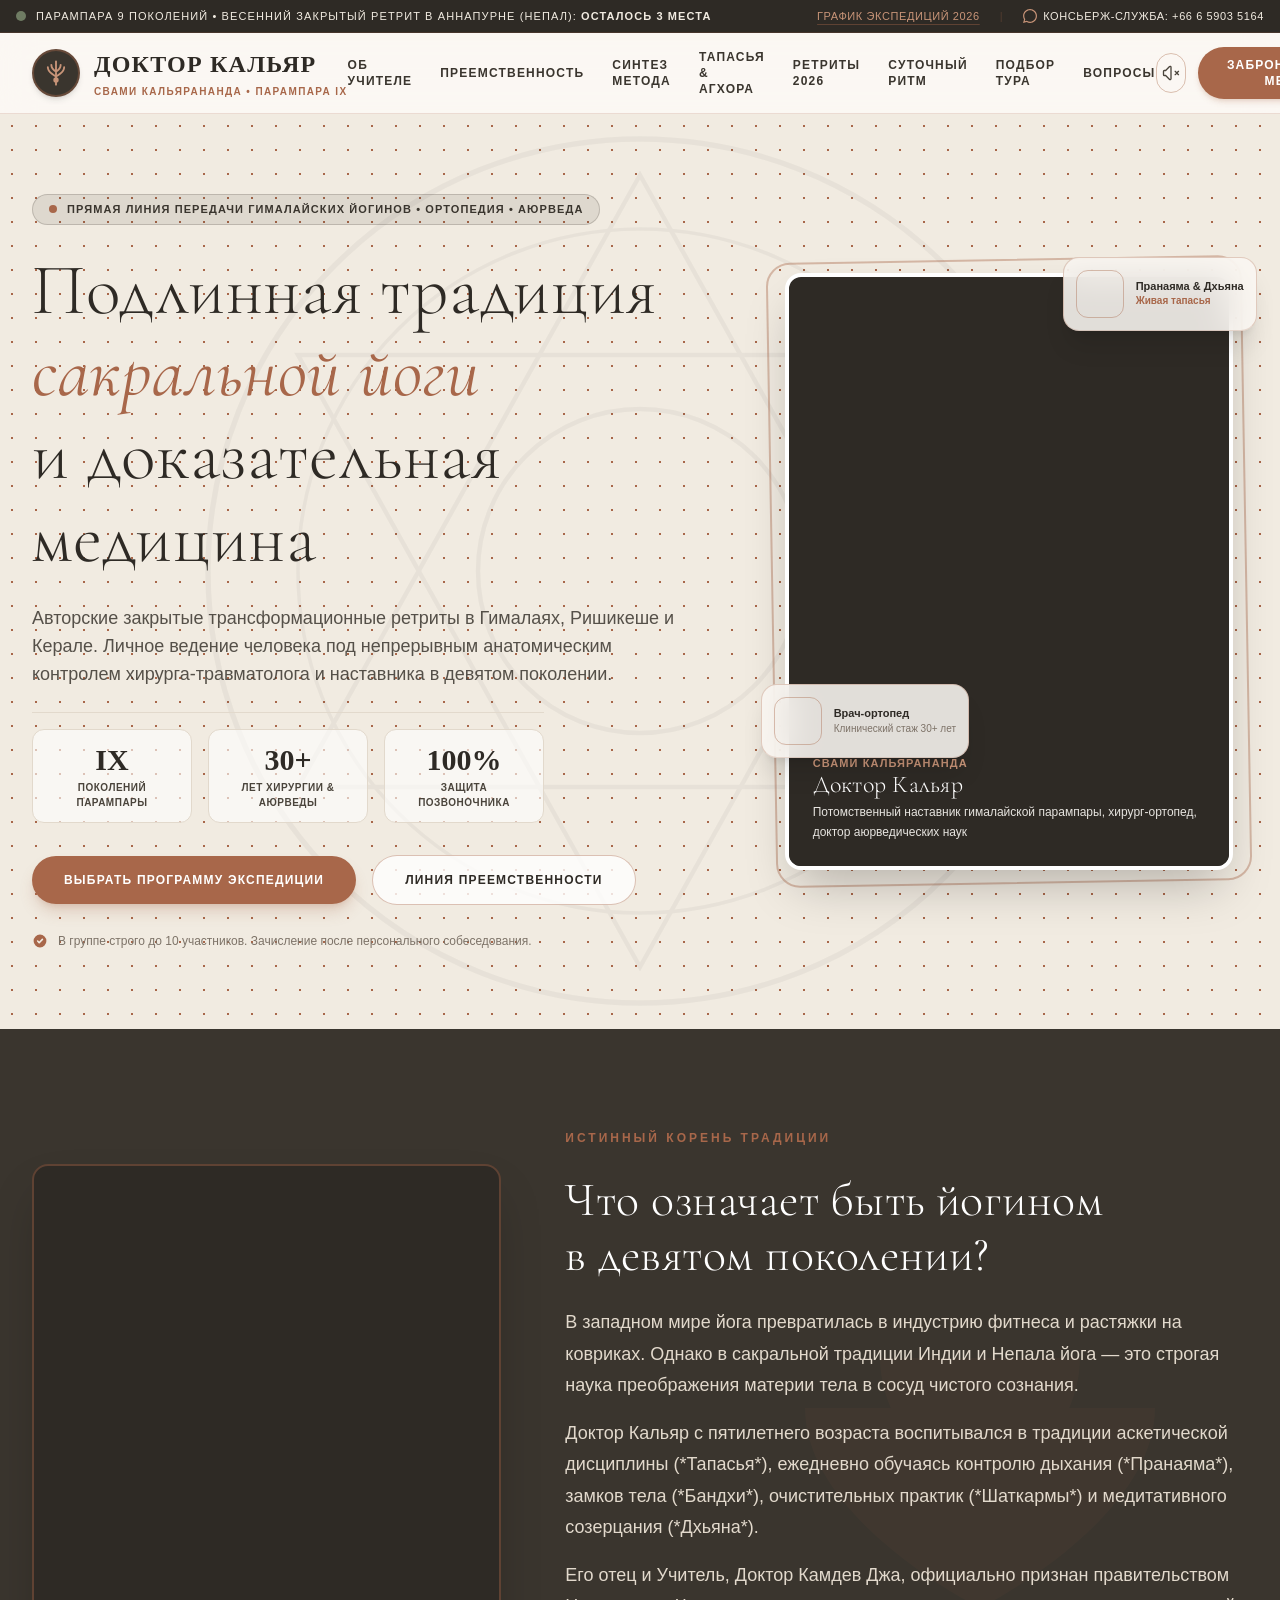
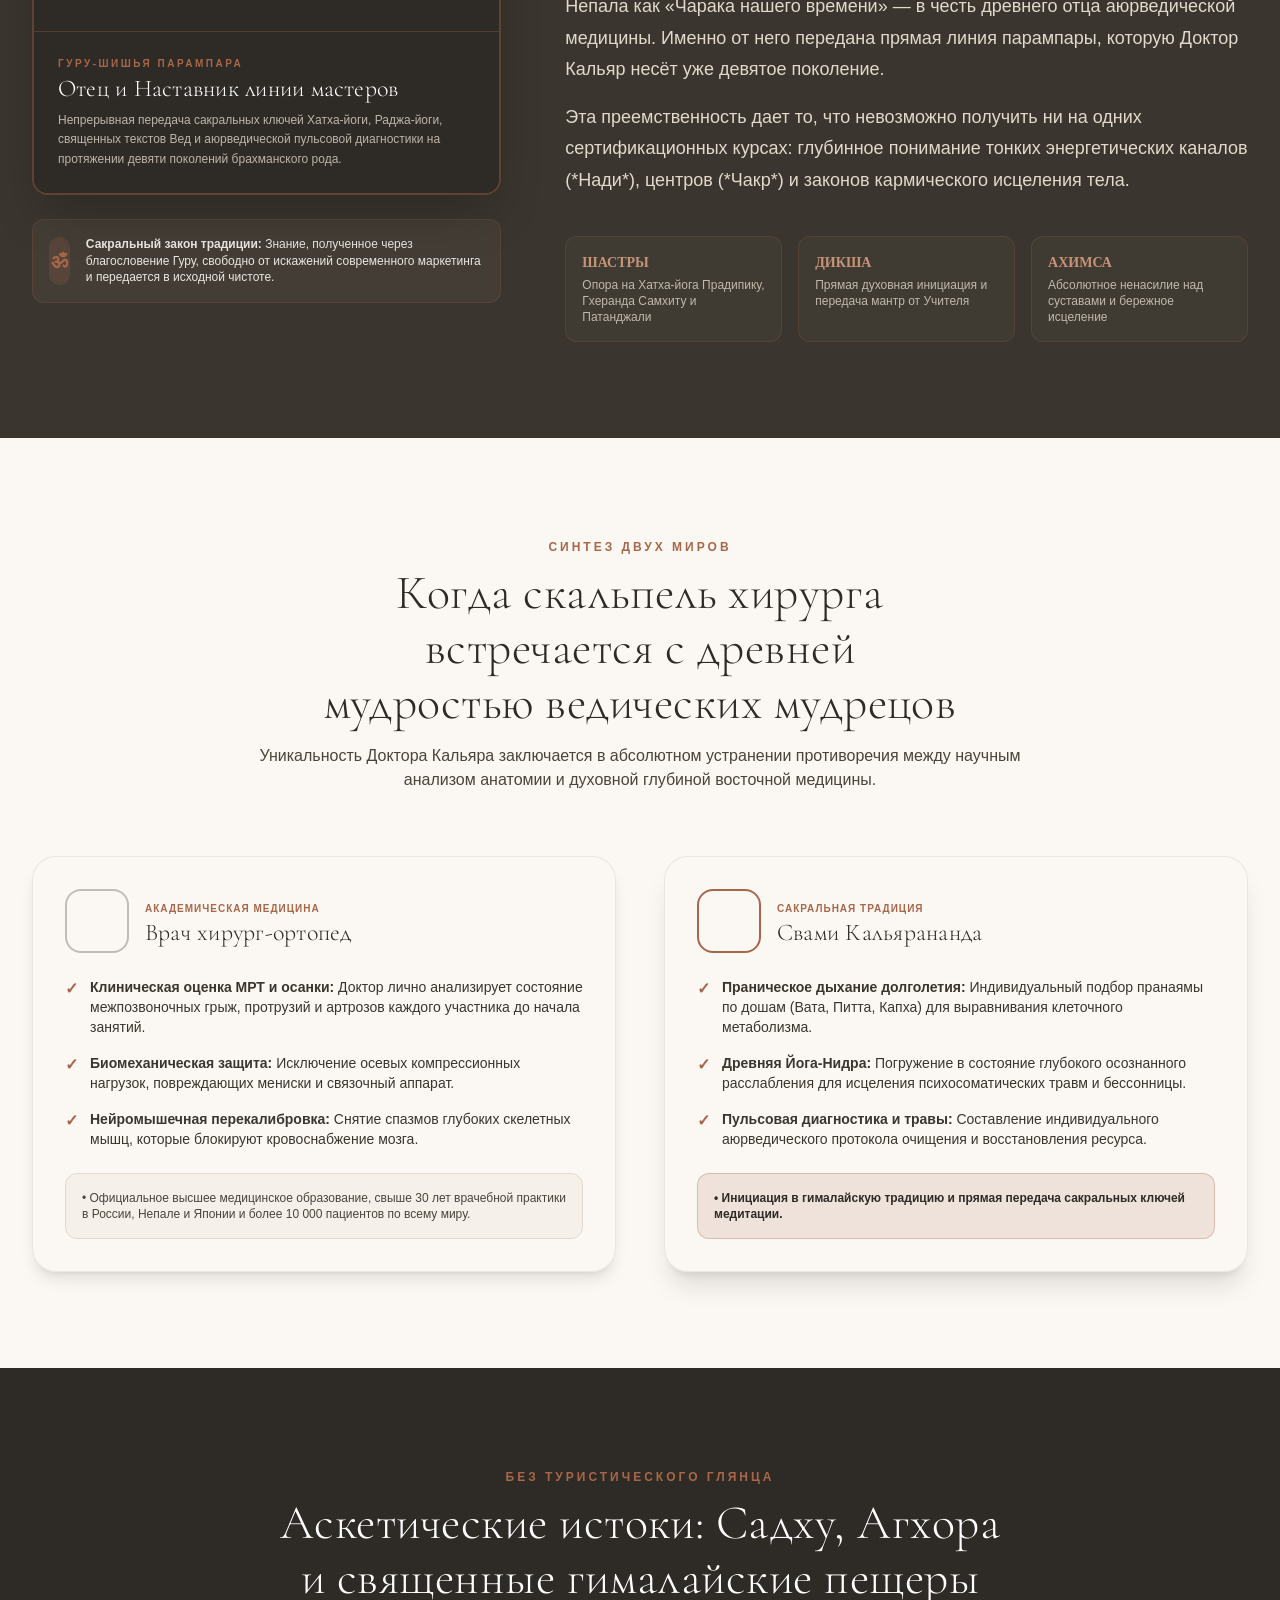
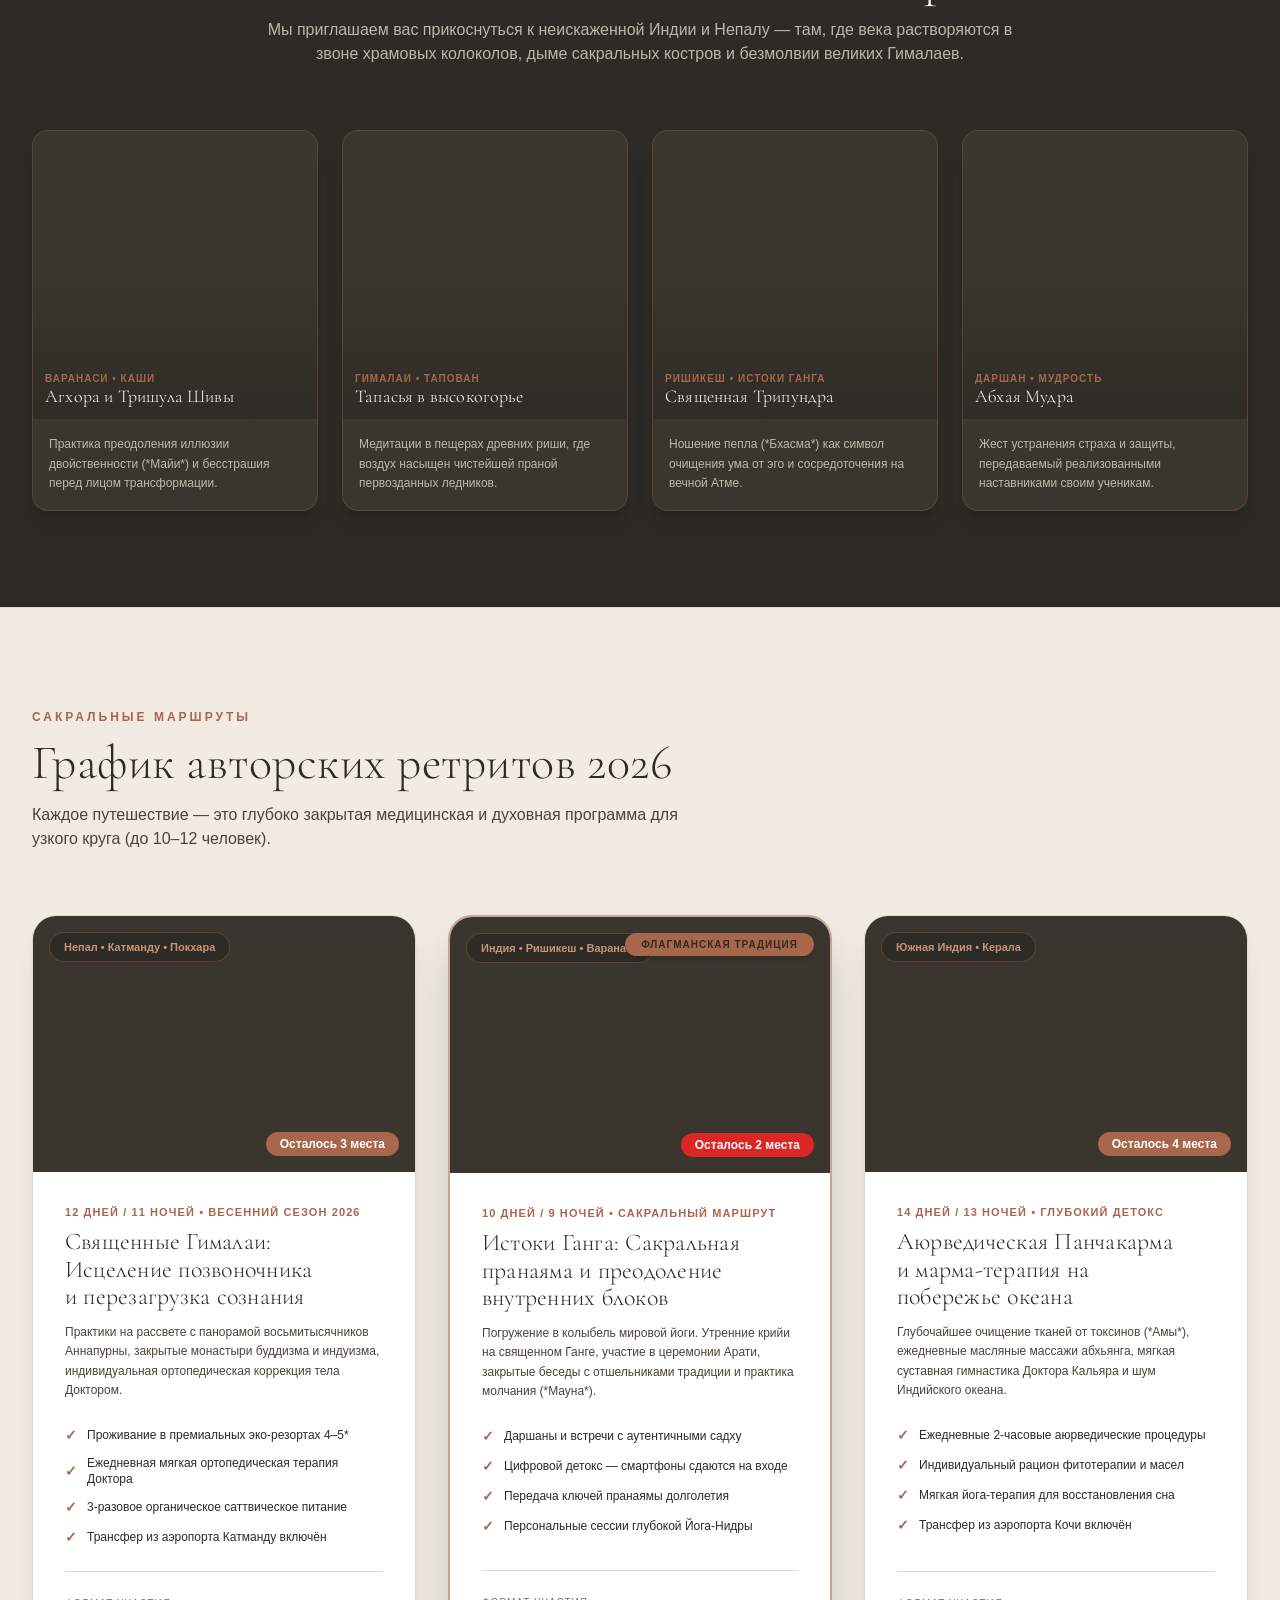
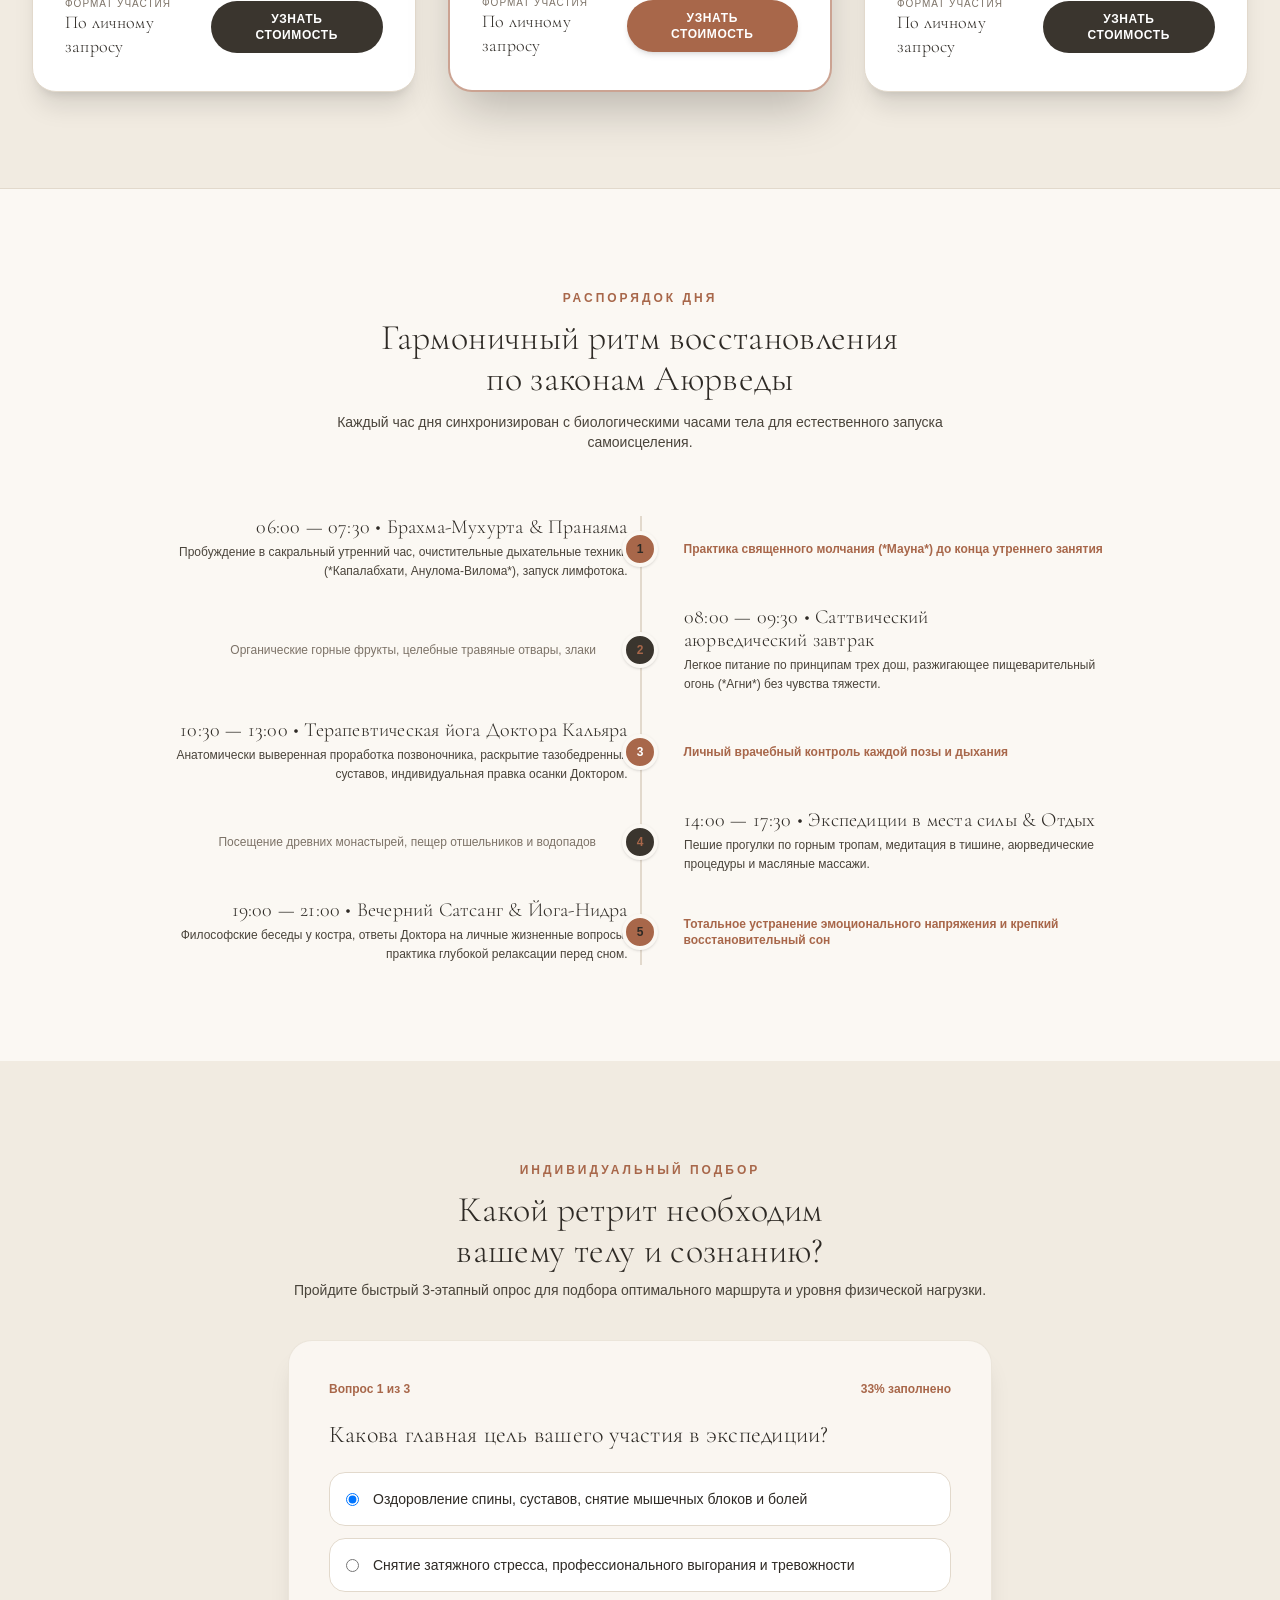
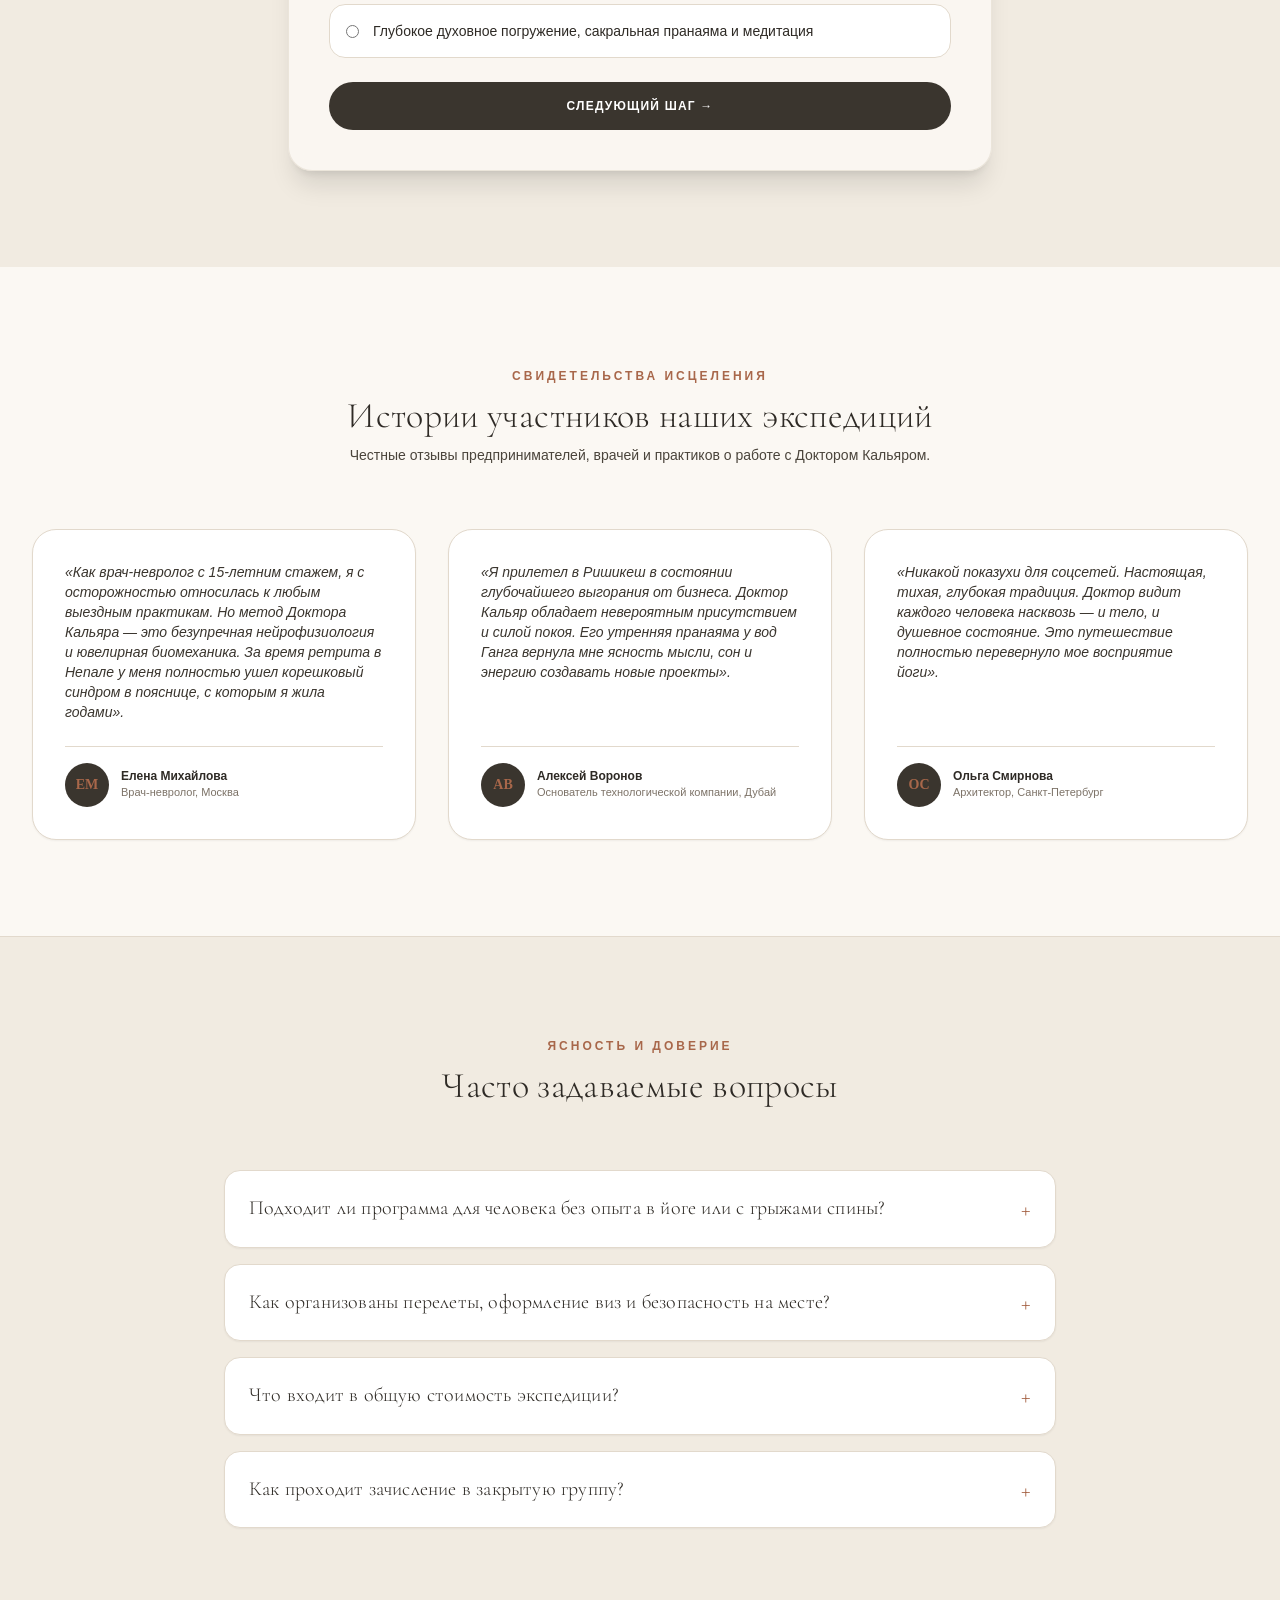
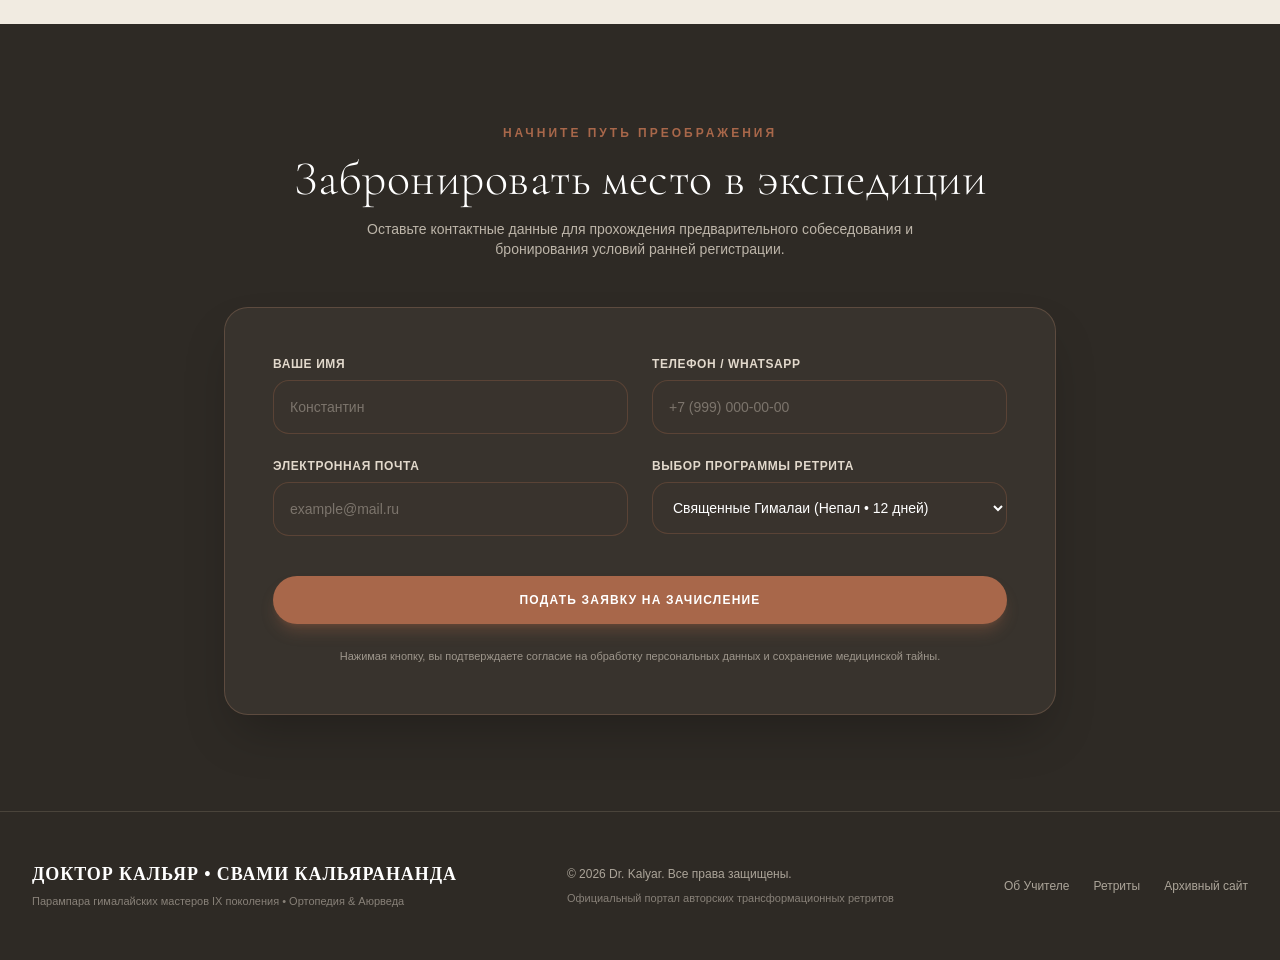
==== commit 1d165b47: "Hide exact pricing behind inquiry CTA, remove now-unused currency switcher" ====
--- a/index.html
+++ b/index.html
@@ -631,14 +631,6 @@
             Каждое путешествие — это глубоко закрытая медицинская и духовная программа для узкого круга (до 10–12 человек).
           </p>
         </div>
-
-        <!-- Переключатель валют -->
-        <div class="inline-flex items-center p-1.5 rounded-full bg-white border border-sacred-sand-deep shadow-sm">
-          <span class="text-xs font-bold text-sacred-smoke px-3">Валюта:</span>
-          <button onclick="changeCurrency('USD')" id="currUSD" class="px-3 py-1 rounded-full text-xs font-bold bg-sacred-pine-dark text-white">USD ($)</button>
-          <button onclick="changeCurrency('EUR')" id="currEUR" class="px-3 py-1 rounded-full text-xs font-bold text-sacred-pine-dark hover:bg-sacred-sand-light">EUR (€)</button>
-          <button onclick="changeCurrency('RUB')" id="currRUB" class="px-3 py-1 rounded-full text-xs font-bold text-sacred-pine-dark hover:bg-sacred-sand-light">RUB (₽)</button>
-        </div>
       </div>
 
       <!-- Карточки ретритов -->
@@ -693,11 +685,11 @@
 
             <div class="pt-6 border-t border-sacred-sand-deep flex items-center justify-between">
               <div>
-                <span class="text-[10px] uppercase tracking-widest text-sacred-smoke block">Стоимость тура</span>
-                <span class="font-serif-sacred text-2xl font-bold text-sacred-pine-darkest price-val" data-usd="2400" data-eur="2250" data-rub="235000">2 400 $</span>
+                <span class="text-[10px] uppercase tracking-widest text-sacred-smoke block">Формат участия</span>
+                <span class="font-serif-sacred text-lg font-bold text-sacred-pine-darkest">По личному запросу</span>
               </div>
               <button onclick="openBookingModal('Непал: Священные Гималаи (12 дней)')" class="px-5 py-2.5 rounded-full bg-sacred-pine-dark hover:bg-sacred-terracotta text-white text-xs font-bold uppercase tracking-wider transition-colors">
-                Подать заявку
+                Узнать стоимость
               </button>
             </div>
 
@@ -757,11 +749,11 @@
 
             <div class="pt-6 border-t border-sacred-sand-deep flex items-center justify-between">
               <div>
-                <span class="text-[10px] uppercase tracking-widest text-sacred-smoke block">Стоимость тура</span>
-                <span class="font-serif-sacred text-2xl font-bold text-sacred-pine-darkest price-val" data-usd="2150" data-eur="1990" data-rub="210000">2 150 $</span>
+                <span class="text-[10px] uppercase tracking-widest text-sacred-smoke block">Формат участия</span>
+                <span class="font-serif-sacred text-lg font-bold text-sacred-pine-darkest">По личному запросу</span>
               </div>
               <button onclick="openBookingModal('Индия: Истоки Ганга и Ришикеш (10 дней)')" class="px-5 py-2.5 rounded-full bg-sacred-terracotta hover:bg-sacred-terracotta-bright text-white text-xs font-bold uppercase tracking-wider transition-colors shadow-md">
-                Подать заявку
+                Узнать стоимость
               </button>
             </div>
 
@@ -817,11 +809,11 @@
 
             <div class="pt-6 border-t border-sacred-sand-deep flex items-center justify-between">
               <div>
-                <span class="text-[10px] uppercase tracking-widest text-sacred-smoke block">Стоимость тура</span>
-                <span class="font-serif-sacred text-2xl font-bold text-sacred-pine-darkest price-val" data-usd="2800" data-eur="2600" data-rub="275000">2 800 $</span>
+                <span class="text-[10px] uppercase tracking-widest text-sacred-smoke block">Формат участия</span>
+                <span class="font-serif-sacred text-lg font-bold text-sacred-pine-darkest">По личному запросу</span>
               </div>
               <button onclick="openBookingModal('Керала: Панчакарма и Марма-терапия (14 дней)')" class="px-5 py-2.5 rounded-full bg-sacred-pine-dark hover:bg-sacred-terracotta text-white text-xs font-bold uppercase tracking-wider transition-colors">
-                Подать заявку
+                Узнать стоимость
               </button>
             </div>
 
@@ -1410,31 +1402,7 @@
       closeBookingModal();
     }
 
-    // Переключатель валют
-    function changeCurrency(curr) {
-      const prices = document.querySelectorAll('.price-val');
-      const bUSD = document.getElementById('currUSD');
-      const bEUR = document.getElementById('currEUR');
-      const bRUB = document.getElementById('currRUB');
-
-      // Сброс активных кнопок
-      [bUSD, bEUR, bRUB].forEach(btn => {
-        btn.className = 'px-3 py-1 rounded-full text-xs font-bold text-sacred-pine-dark hover:bg-sacred-sand-light';
-      });
-
-      if (curr === 'USD') {
-        bUSD.className = 'px-3 py-1 rounded-full text-xs font-bold bg-sacred-pine-dark text-white';
-        prices.forEach(p => p.textContent = Number(p.dataset.usd).toLocaleString('ru-RU') + ' $');
-      } else if (curr === 'EUR') {
-        bEUR.className = 'px-3 py-1 rounded-full text-xs font-bold bg-sacred-pine-dark text-white';
-        prices.forEach(p => p.textContent = Number(p.dataset.eur).toLocaleString('ru-RU') + ' €');
-      } else if (curr === 'RUB') {
-        bRUB.className = 'px-3 py-1 rounded-full text-xs font-bold bg-sacred-pine-dark text-white';
-        prices.forEach(p => p.textContent = Number(p.dataset.rub).toLocaleString('ru-RU') + ' ₽');
-      }
-    }
-
-    // Синтезатор сакрального звука поющей чаши (Web Audio API — частота 174 Гц)
+// Синтезатор сакрального звука поющей чаши (Web Audio API — частота 174 Гц)
     let audioCtx = null;
     let isSoundPlaying = false;
     let osc1 = null;
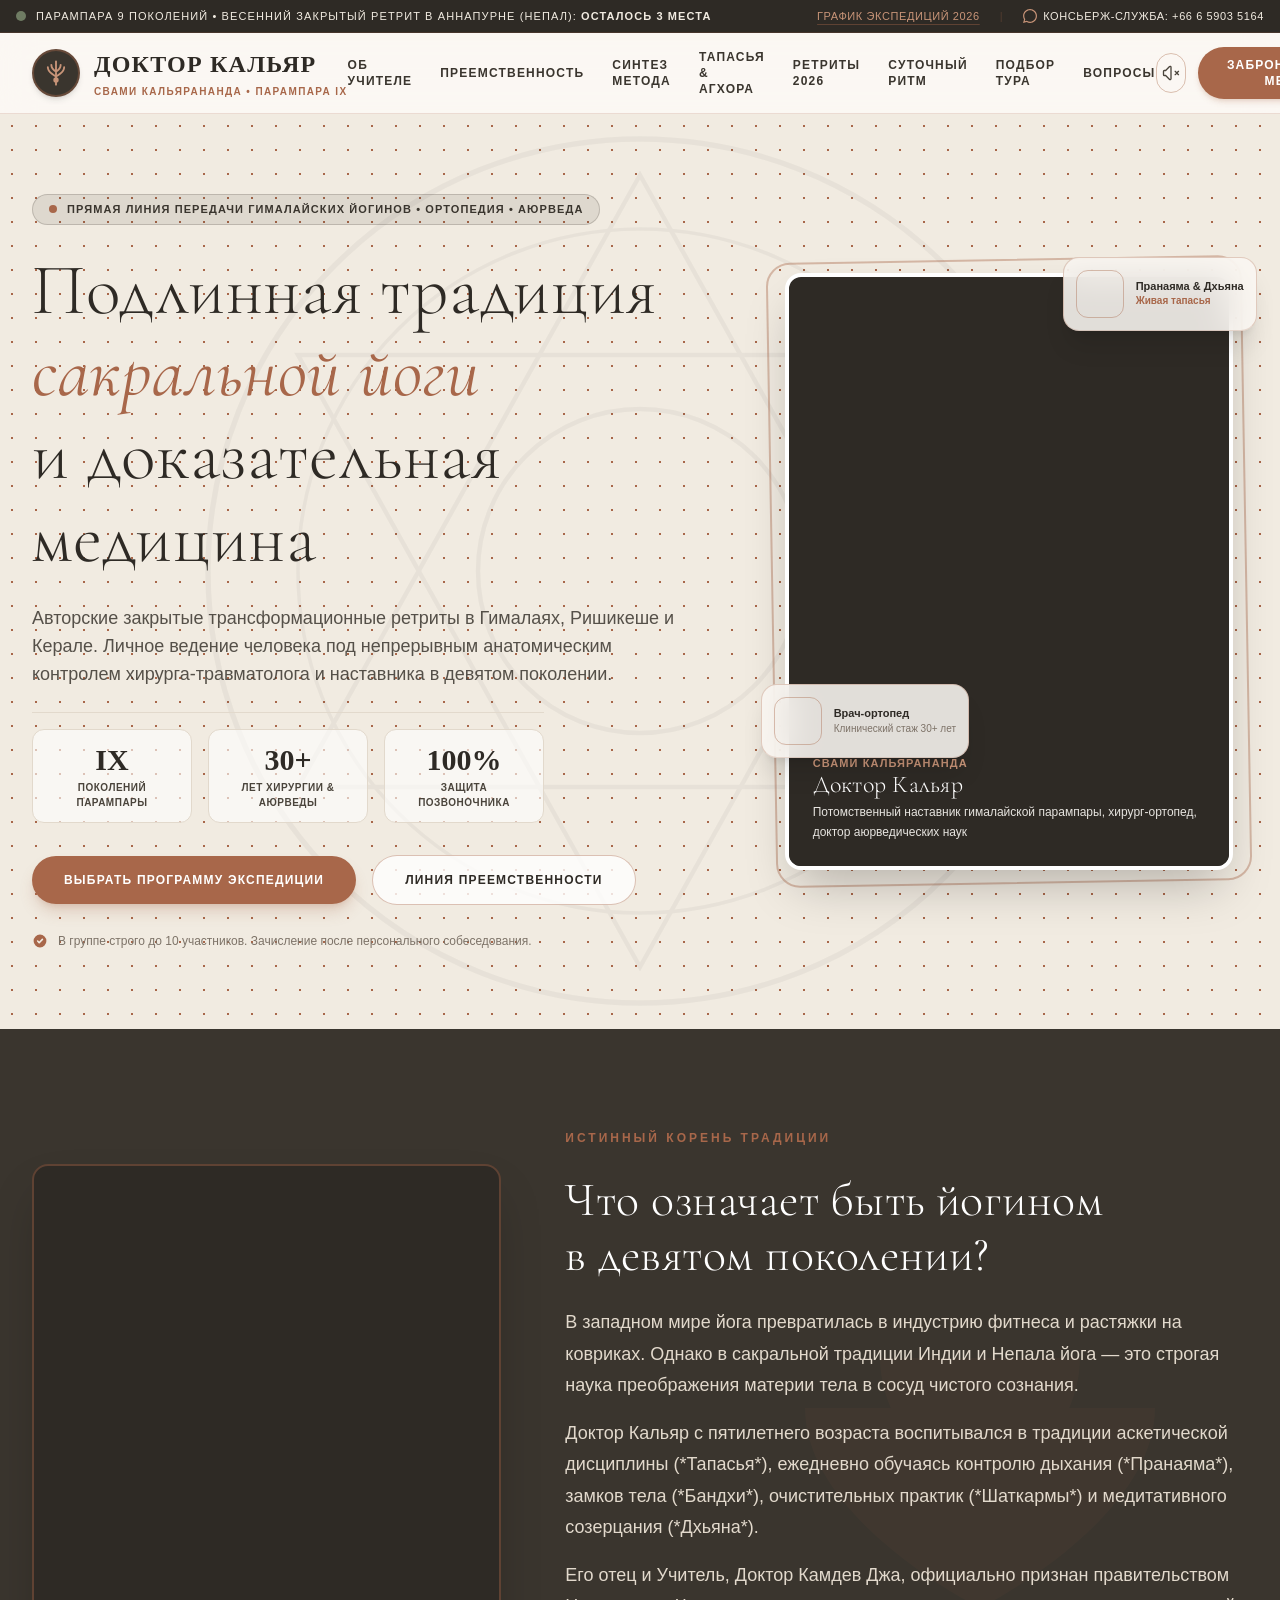
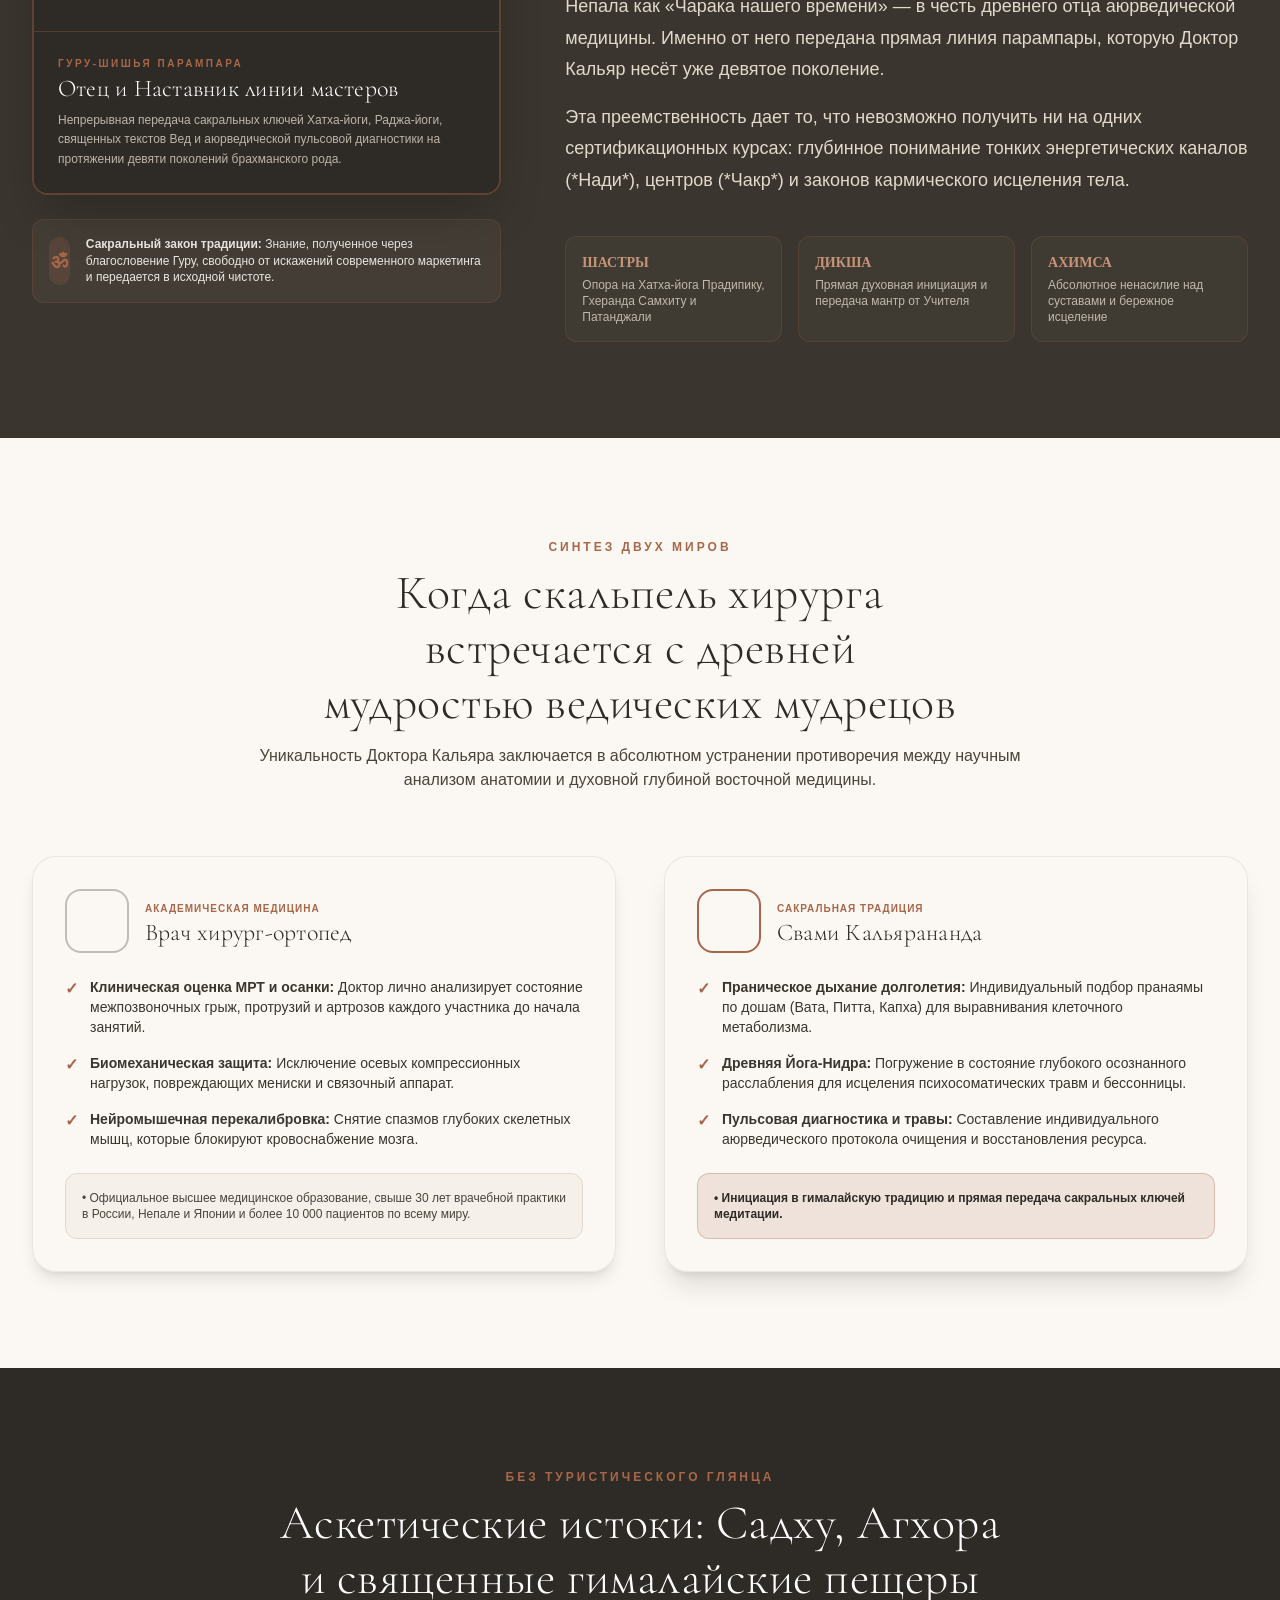
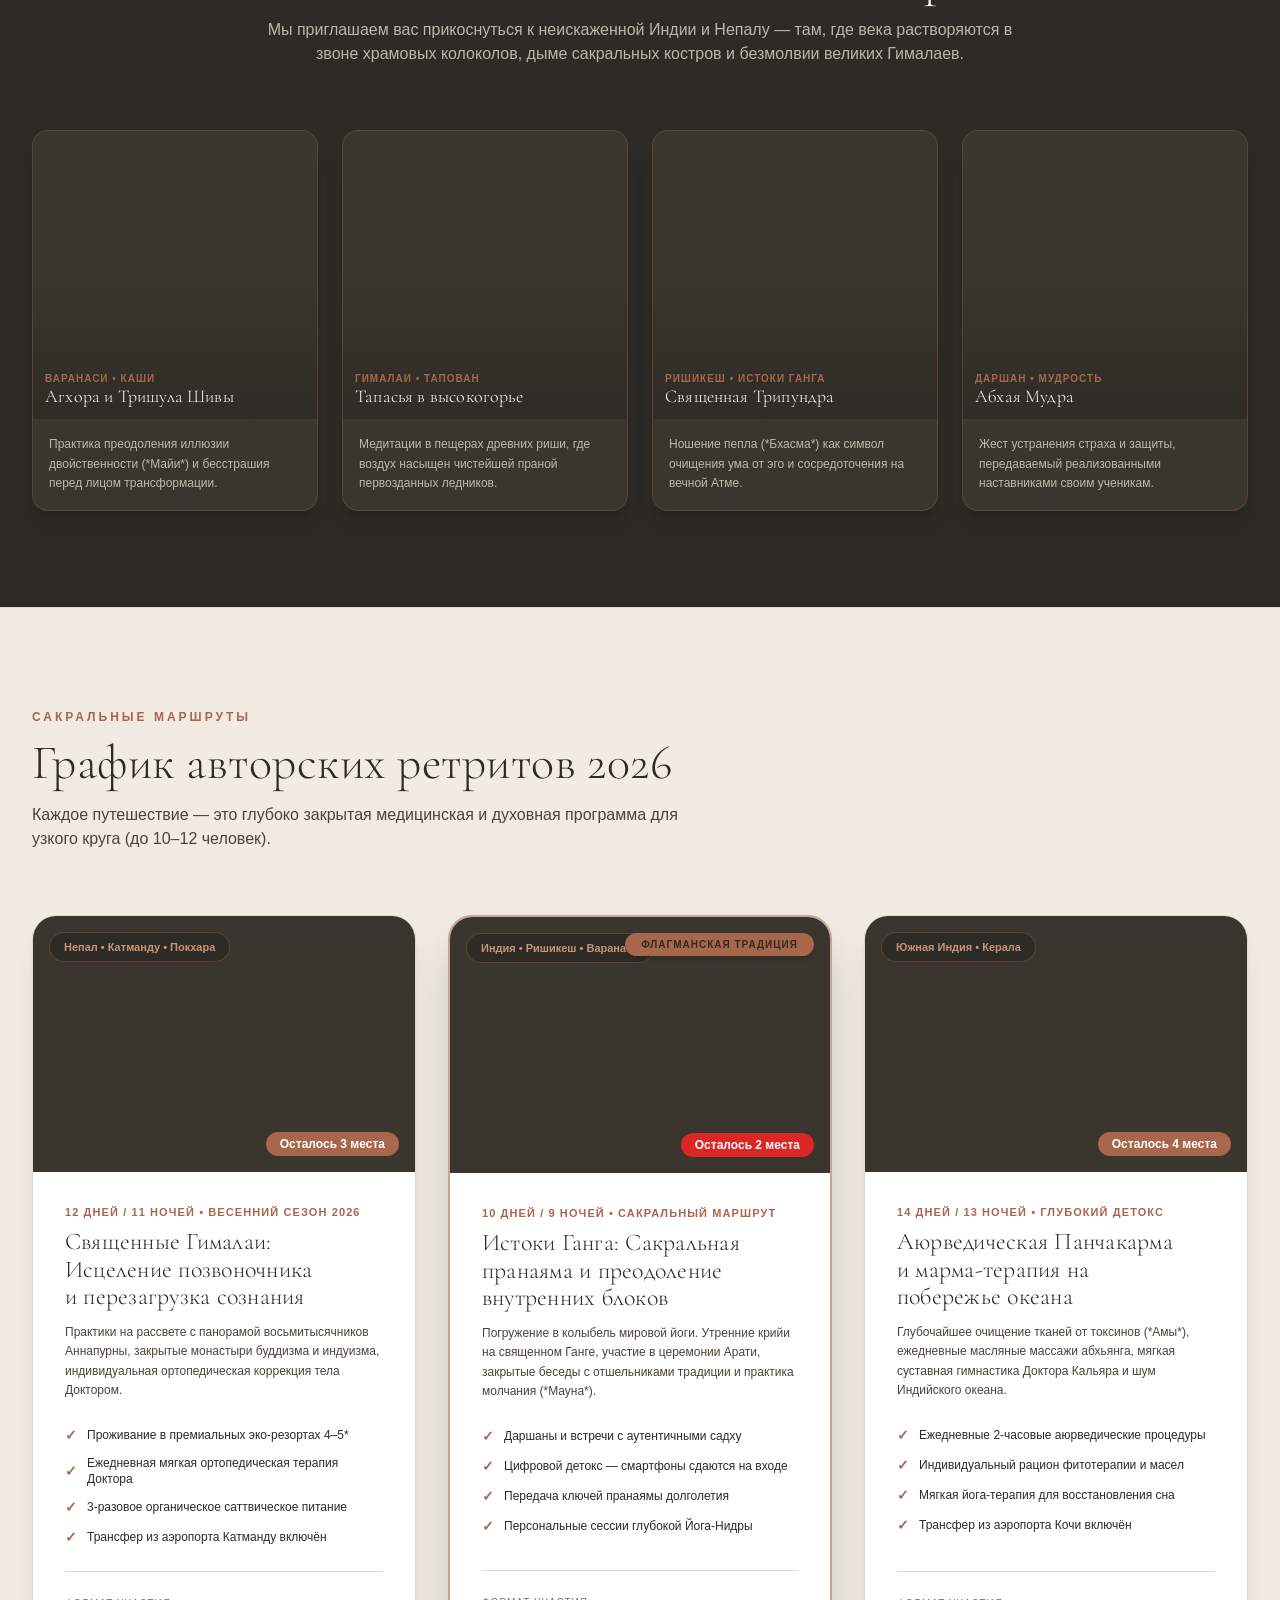
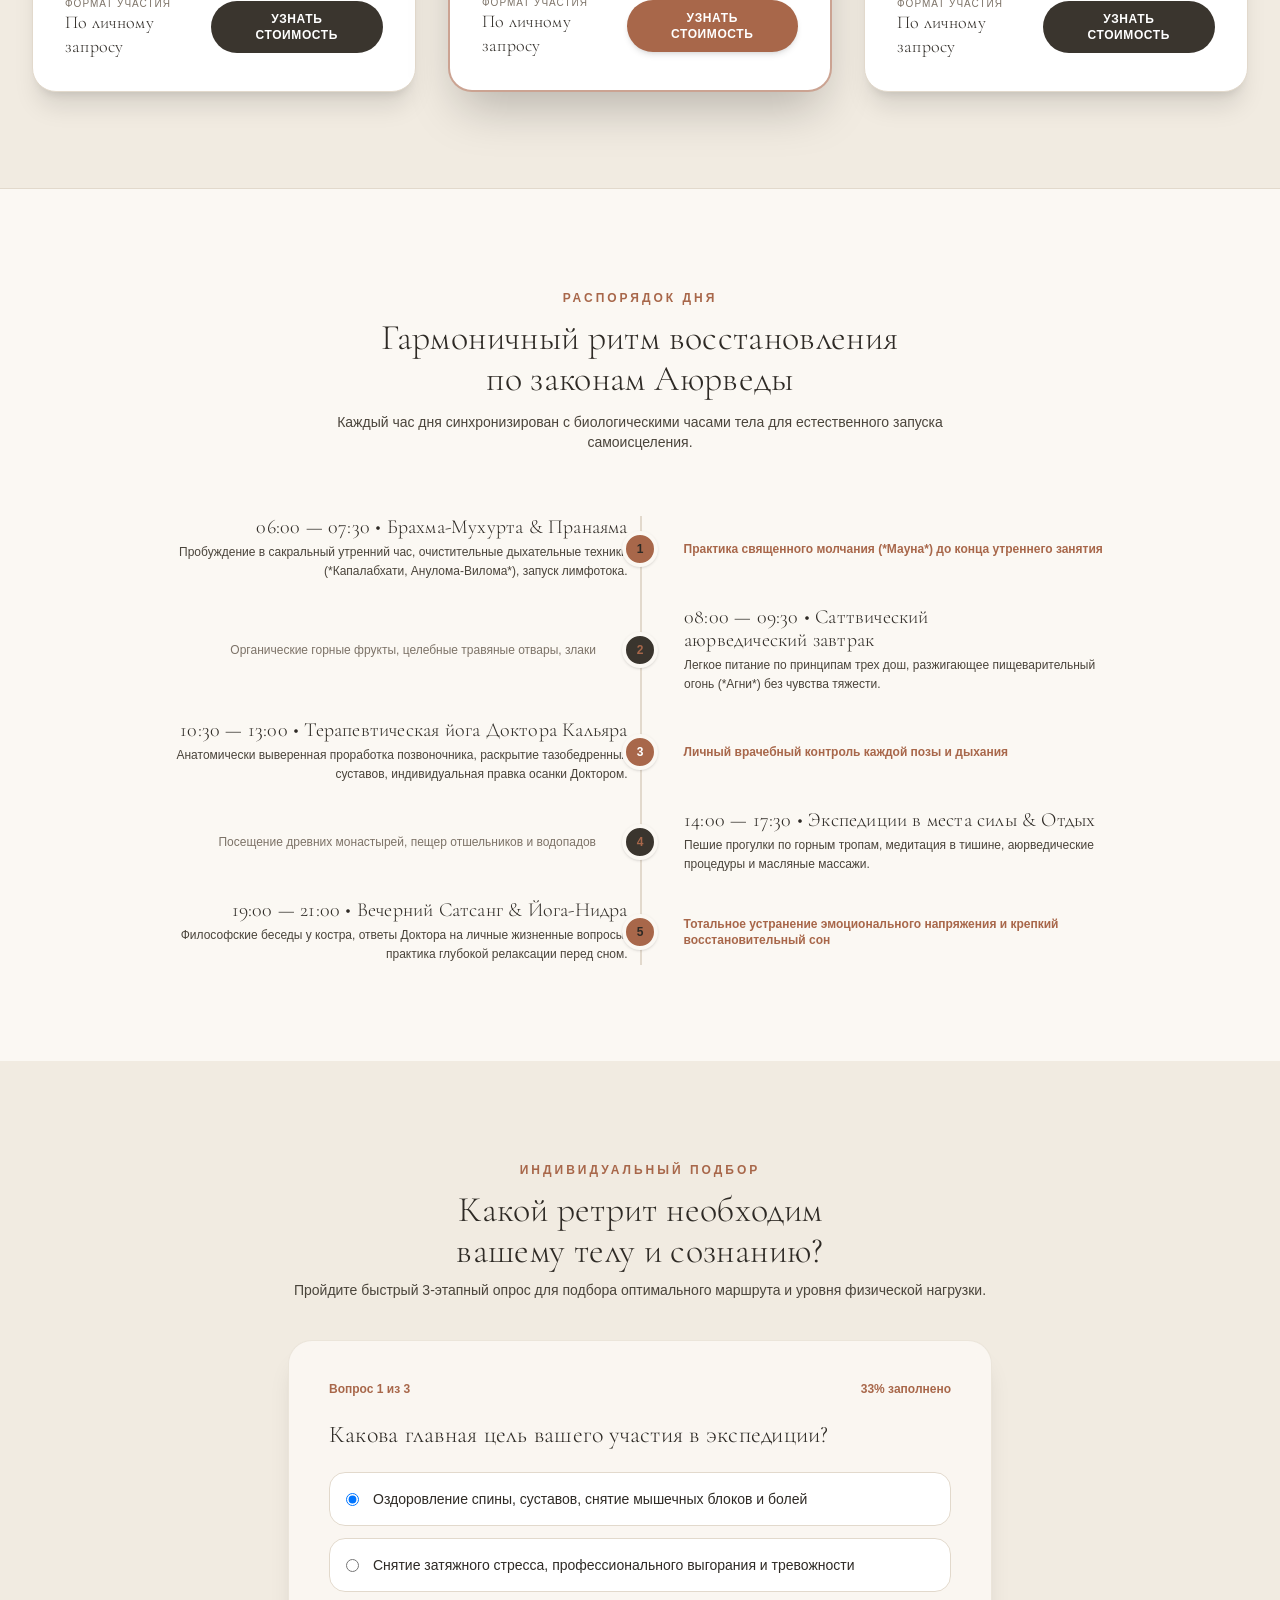
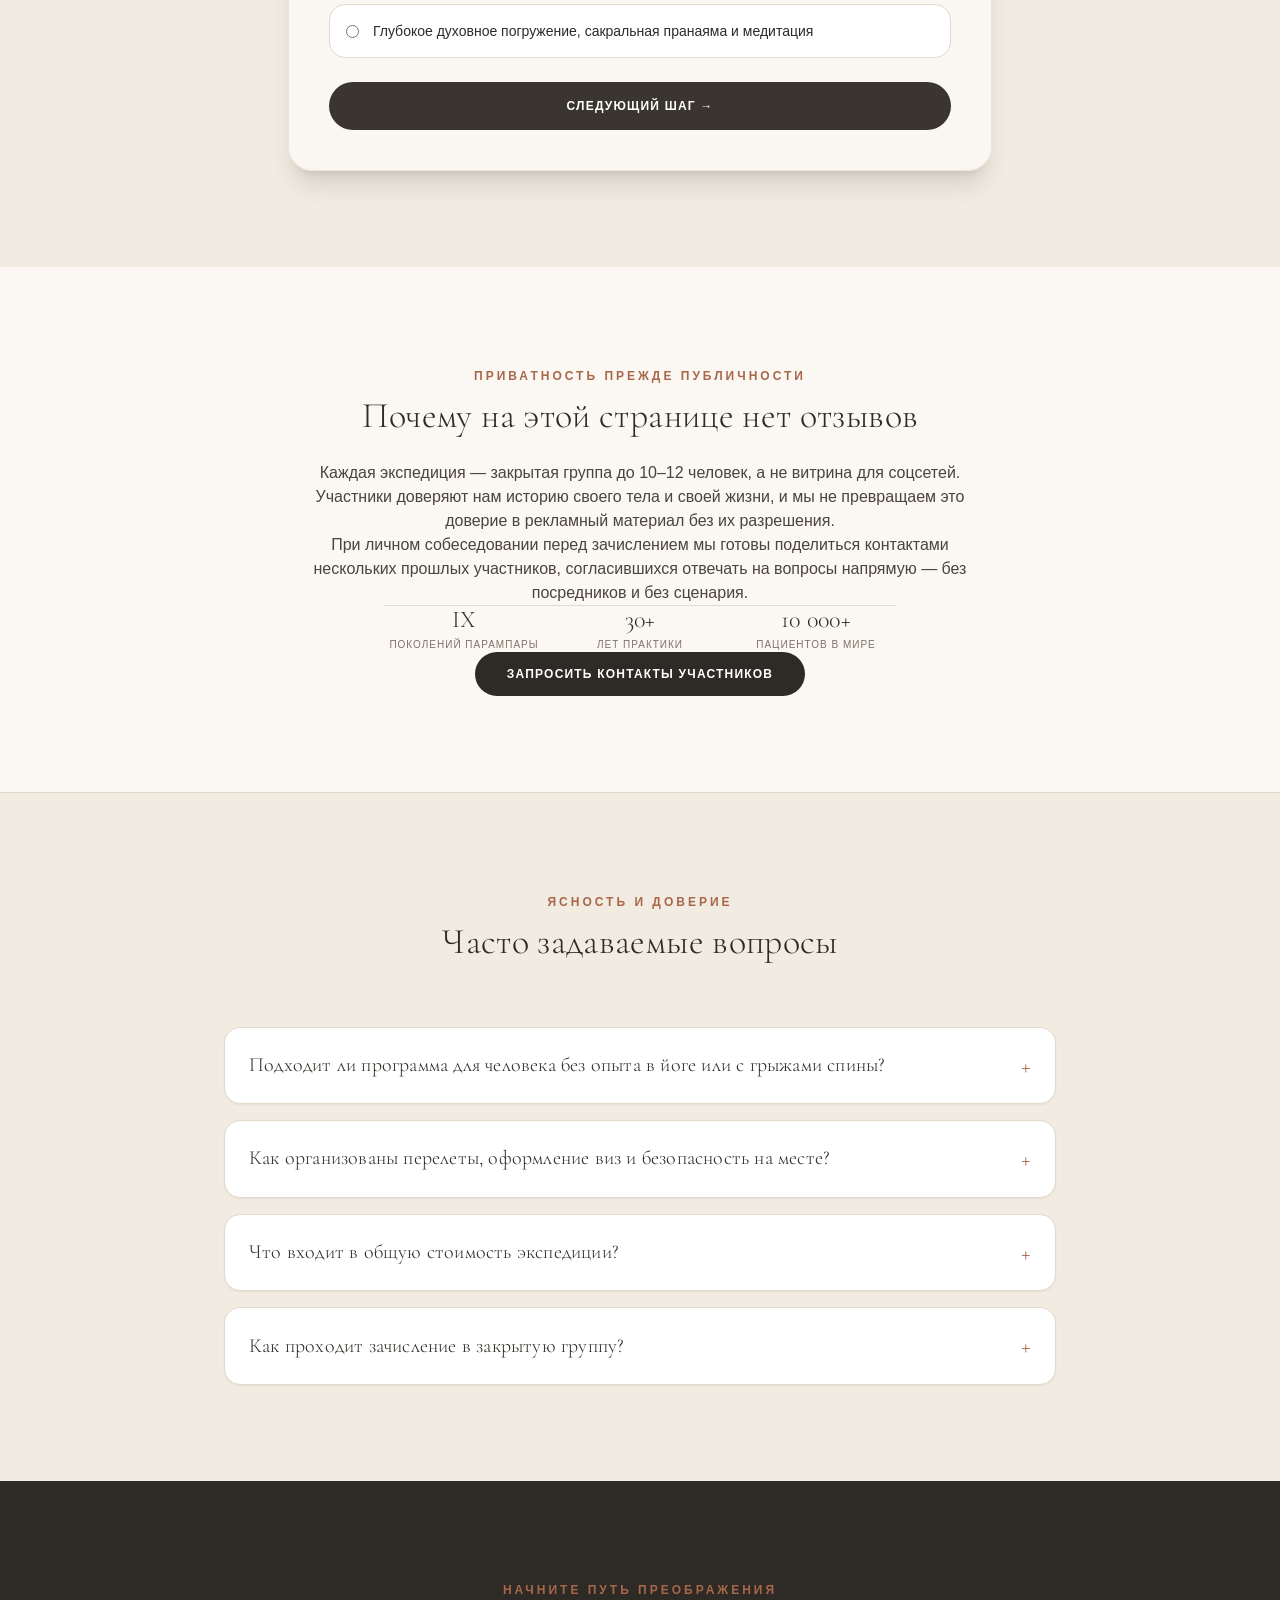
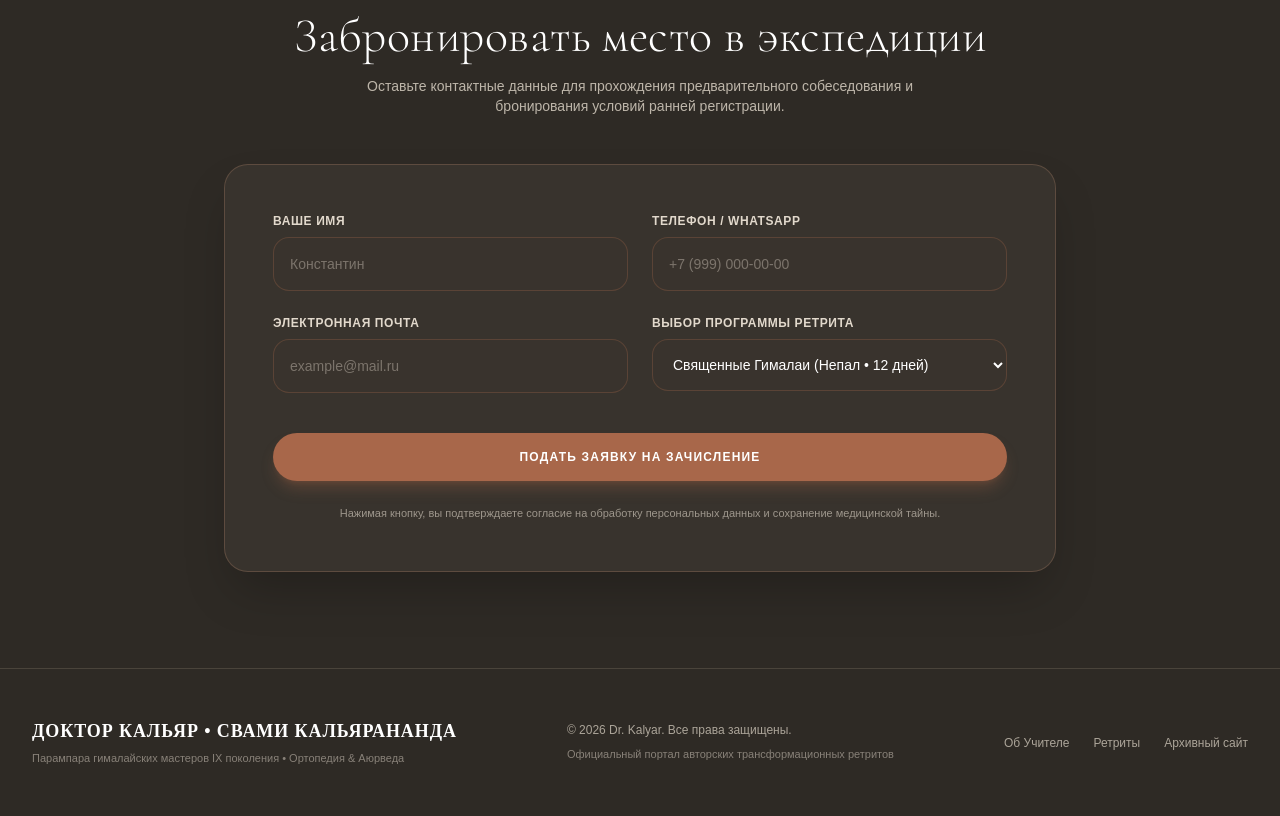
==== commit 11ef5413: "Replace fabricated testimonials with honest privacy-first references-on-request section" ====
--- a/index.html
+++ b/index.html
@@ -1055,69 +1055,38 @@
        10. ОТЗЫВЫ И ИСТОРИИ ТРАНСФОРМАЦИИ (REVIEWS SECTION)
   ========================================================================= -->
   <section id="reviews" class="py-24 bg-sacred-sand-light">
-    <div class="max-w-7xl mx-auto px-4 sm:px-6 lg:px-8">
-      
-      <div class="text-center max-w-2xl mx-auto mb-16">
-        <span class="text-xs uppercase tracking-[0.25em] text-sacred-terracotta font-bold">Свидетельства исцеления</span>
-        <h2 class="font-serif-sacred text-3xl sm:text-4xl font-bold text-sacred-pine-darkest mt-2">
-          Истории участников наших экспедиций
-        </h2>
-        <p class="text-xs sm:text-sm text-sacred-pine-mid mt-2">
-          Честные отзывы предпринимателей, врачей и практиков о работе с Доктором Кальяром.
-        </p>
-      </div>
-
-      <div class="grid grid-cols-1 md:grid-cols-3 gap-8">
-        
-        <!-- Отзыв 1 -->
-        <div class="bg-white p-8 rounded-3xl border border-sacred-sand-deep shadow-sm flex flex-col justify-between space-y-6 zen-hover-lift">
-          <p class="text-xs sm:text-sm text-sacred-pine-dark italic leading-relaxed">
-            «Как врач-невролог с 15-летним стажем, я с осторожностью относилась к любым выездным практикам. Но метод Доктора Кальяра — это безупречная нейрофизиология и ювелирная биомеханика. За время ретрита в Непале у меня полностью ушел корешковый синдром в пояснице, с которым я жила годами».
-          </p>
-          <div class="flex items-center gap-3 pt-4 border-t border-sacred-sand-deep">
-            <div class="w-11 h-11 rounded-full bg-sacred-pine-dark text-sacred-gold font-cinzel font-bold flex items-center justify-center text-sm">
-              ЕМ
-            </div>
-            <div>
-              <div class="text-xs font-bold text-sacred-pine-darkest">Елена Михайлова</div>
-              <div class="text-[11px] text-sacred-smoke">Врач-невролог, Москва</div>
-            </div>
-          </div>
-        </div>
-
-        <!-- Отзыв 2 -->
-        <div class="bg-white p-8 rounded-3xl border border-sacred-sand-deep shadow-sm flex flex-col justify-between space-y-6 zen-hover-lift">
-          <p class="text-xs sm:text-sm text-sacred-pine-dark italic leading-relaxed">
-            «Я прилетел в Ришикеш в состоянии глубочайшего выгорания от бизнеса. Доктор Кальяр обладает невероятным присутствием и силой покоя. Его утренняя пранаяма у вод Ганга вернула мне ясность мысли, сон и энергию создавать новые проекты».
-          </p>
-          <div class="flex items-center gap-3 pt-4 border-t border-sacred-sand-deep">
-            <div class="w-11 h-11 rounded-full bg-sacred-pine-dark text-sacred-gold font-cinzel font-bold flex items-center justify-center text-sm">
-              АВ
-            </div>
-            <div>
-              <div class="text-xs font-bold text-sacred-pine-darkest">Алексей Воронов</div>
-              <div class="text-[11px] text-sacred-smoke">Основатель технологической компании, Дубай</div>
-            </div>
-          </div>
-        </div>
-
-        <!-- Отзыв 3 -->
-        <div class="bg-white p-8 rounded-3xl border border-sacred-sand-deep shadow-sm flex flex-col justify-between space-y-6 zen-hover-lift">
-          <p class="text-xs sm:text-sm text-sacred-pine-dark italic leading-relaxed">
-            «Никакой показухи для соцсетей. Настоящая, тихая, глубокая традиция. Доктор видит каждого человека насквозь — и тело, и душевное состояние. Это путешествие полностью перевернуло мое восприятие йоги».
-          </p>
-          <div class="flex items-center gap-3 pt-4 border-t border-sacred-sand-deep">
-            <div class="w-11 h-11 rounded-full bg-sacred-pine-dark text-sacred-gold font-cinzel font-bold flex items-center justify-center text-sm">
-              ОС
-            </div>
-            <div>
-              <div class="text-xs font-bold text-sacred-pine-darkest">Ольга Смирнова</div>
-              <div class="text-[11px] text-sacred-smoke">Архитектор, Санкт-Петербург</div>
-            </div>
-          </div>
-        </div>
-
-      </div>
+    <div class="max-w-3xl mx-auto px-4 sm:px-6 lg:px-8 text-center">
+
+      <span class="text-xs uppercase tracking-[0.25em] text-sacred-terracotta font-bold">Приватность прежде публичности</span>
+      <h2 class="font-serif-sacred text-3xl sm:text-4xl font-bold text-sacred-pine-darkest mt-2">
+        Почему на этой странице нет отзывов
+      </h2>
+
+      <p class="text-sm sm:text-base text-sacred-pine-mid mt-6 leading-relaxed">
+        Каждая экспедиция — закрытая группа до 10–12 человек, а не витрина для соцсетей. Участники доверяют нам историю своего тела и своей жизни, и мы не превращаем это доверие в рекламный материал без их разрешения.
+      </p>
+      <p class="text-sm sm:text-base text-sacred-pine-mid mt-4 leading-relaxed">
+        При личном собеседовании перед зачислением мы готовы поделиться контактами нескольких прошлых участников, согласившихся отвечать на вопросы напрямую — без посредников и без сценария.
+      </p>
+
+      <div class="grid grid-cols-3 gap-4 max-w-lg mx-auto mt-10 pt-8 border-t border-sacred-sand-deep">
+        <div>
+          <div class="font-serif-sacred text-2xl font-bold text-sacred-pine-darkest">IX</div>
+          <div class="text-[10px] uppercase tracking-widest text-sacred-smoke mt-1">поколений парампары</div>
+        </div>
+        <div>
+          <div class="font-serif-sacred text-2xl font-bold text-sacred-pine-darkest">30+</div>
+          <div class="text-[10px] uppercase tracking-widest text-sacred-smoke mt-1">лет практики</div>
+        </div>
+        <div>
+          <div class="font-serif-sacred text-2xl font-bold text-sacred-pine-darkest">10 000+</div>
+          <div class="text-[10px] uppercase tracking-widest text-sacred-smoke mt-1">пациентов в мире</div>
+        </div>
+      </div>
+
+      <button onclick="openBookingModal('Запрос контактов прошлых участников')" class="mt-10 inline-flex items-center justify-center px-8 py-3.5 rounded-full bg-sacred-pine-darkest hover:bg-sacred-terracotta text-white font-semibold text-xs uppercase tracking-widest transition-all">
+        Запросить контакты участников
+      </button>
 
     </div>
   </section>
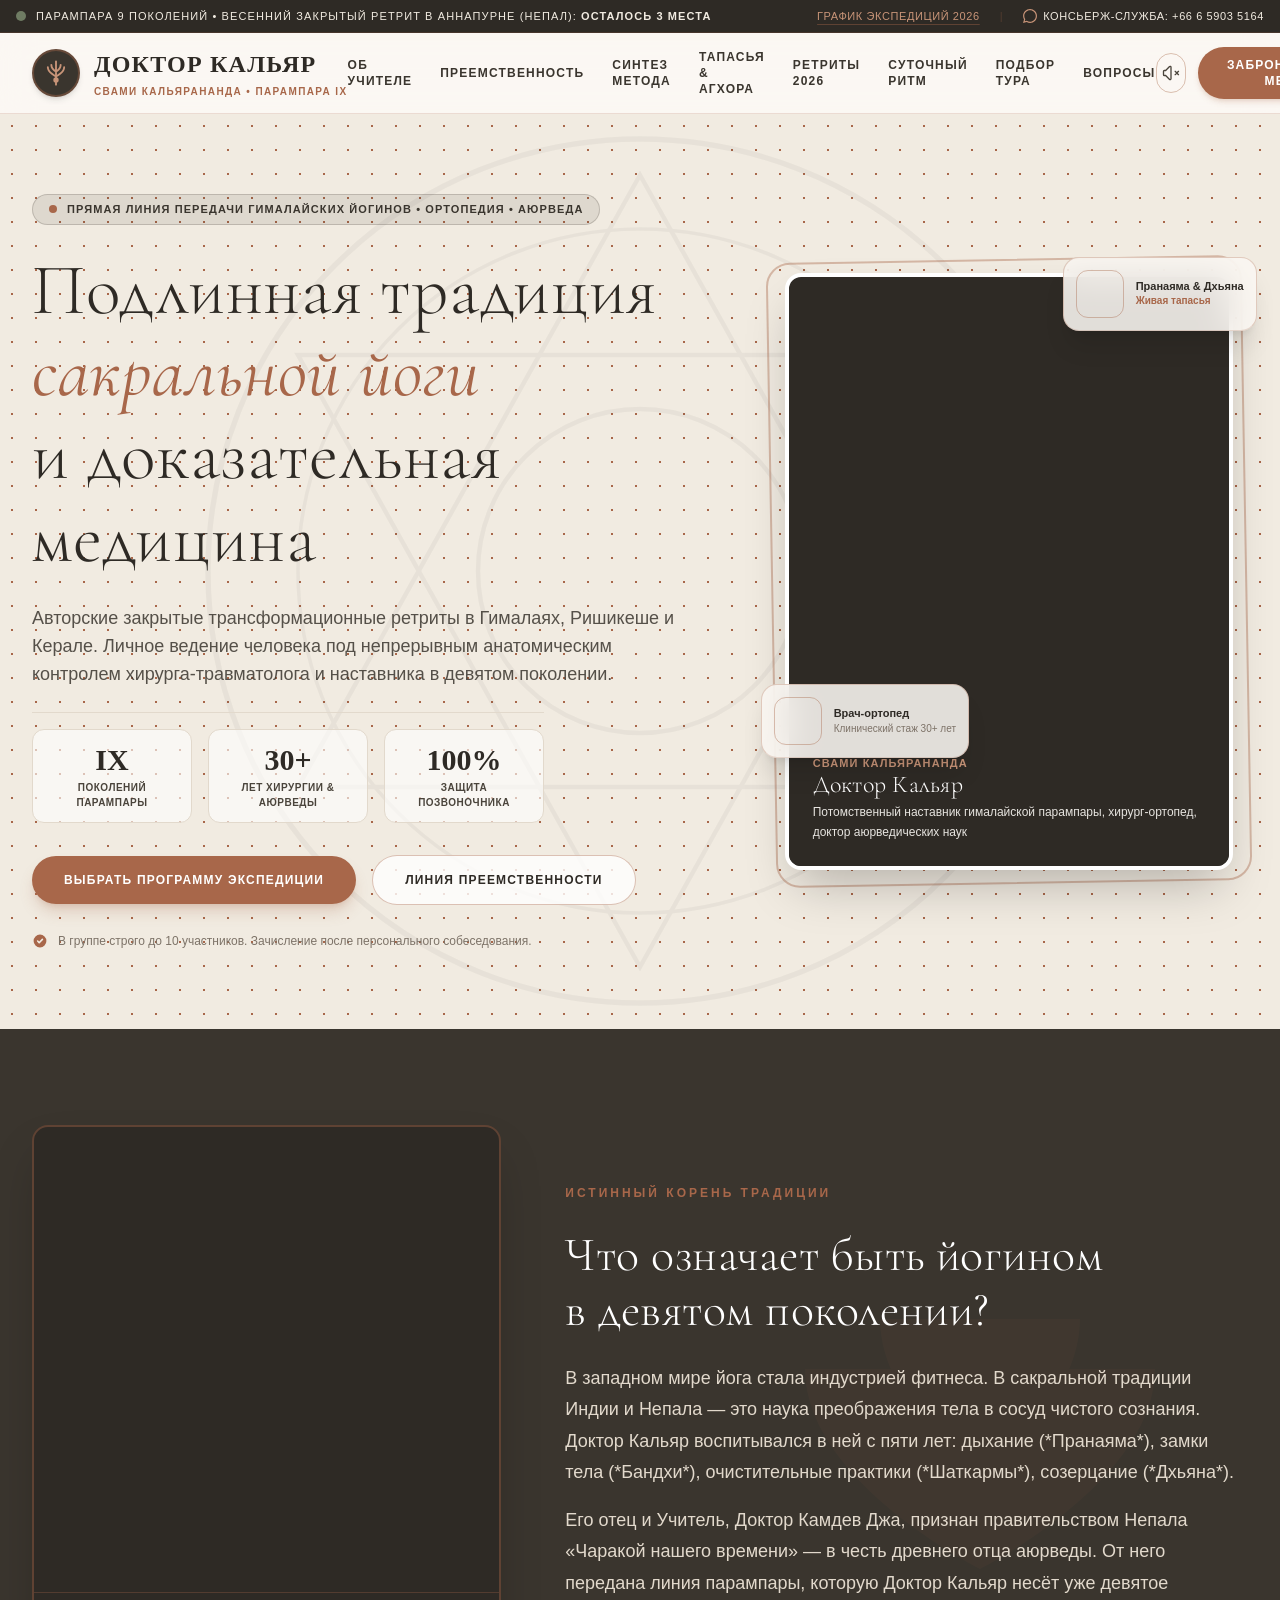
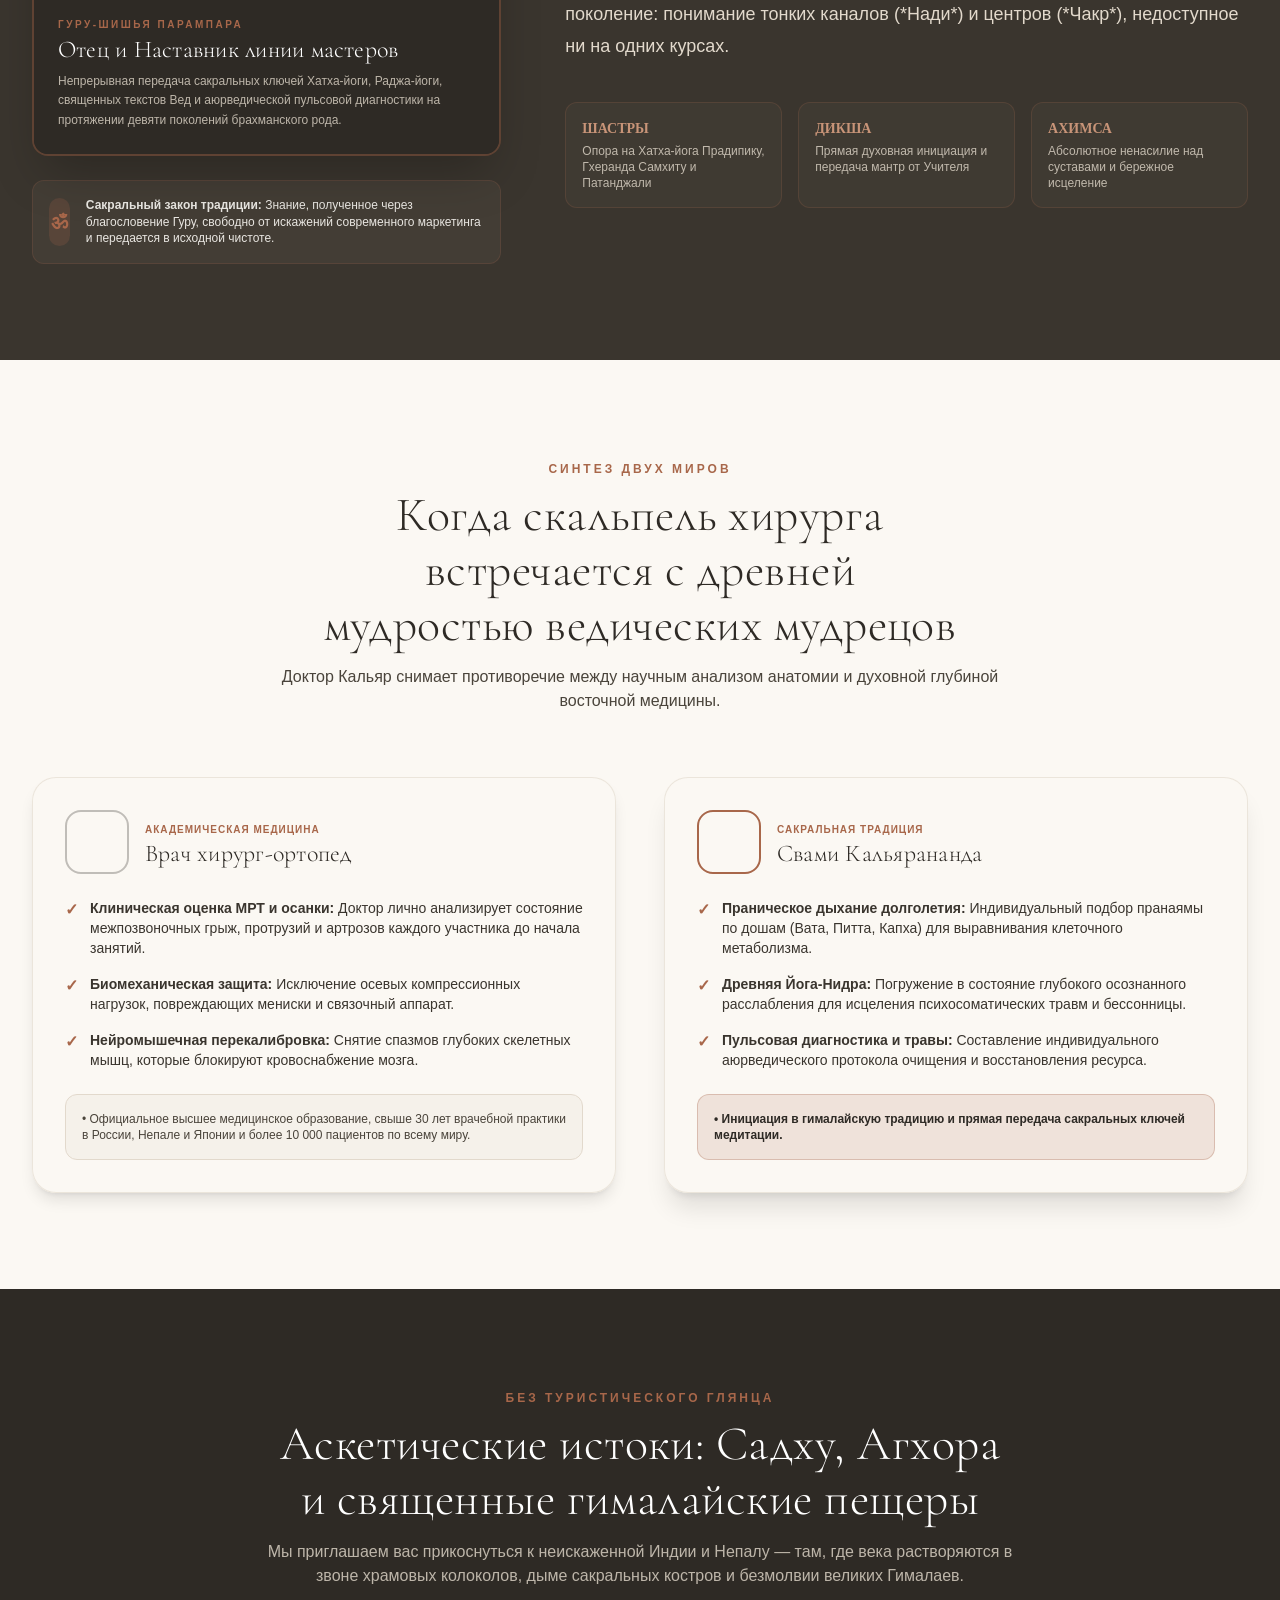
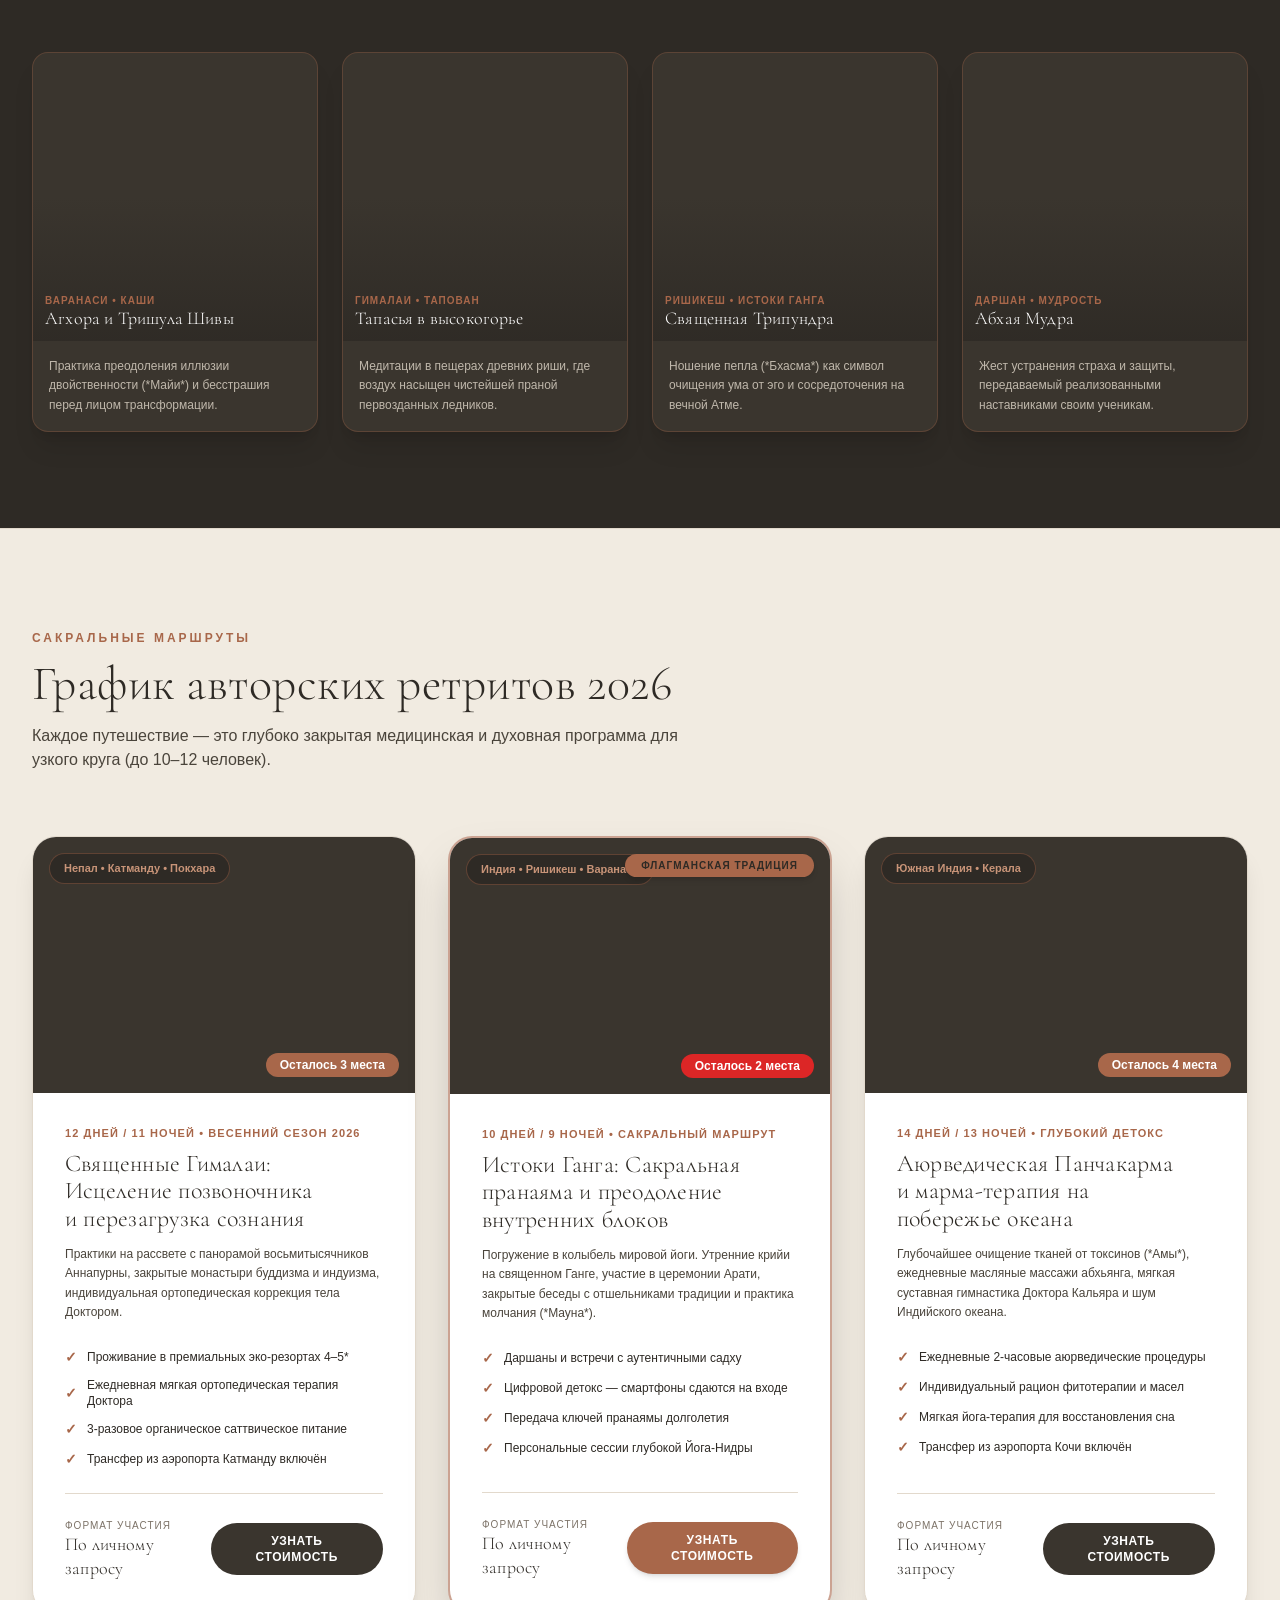
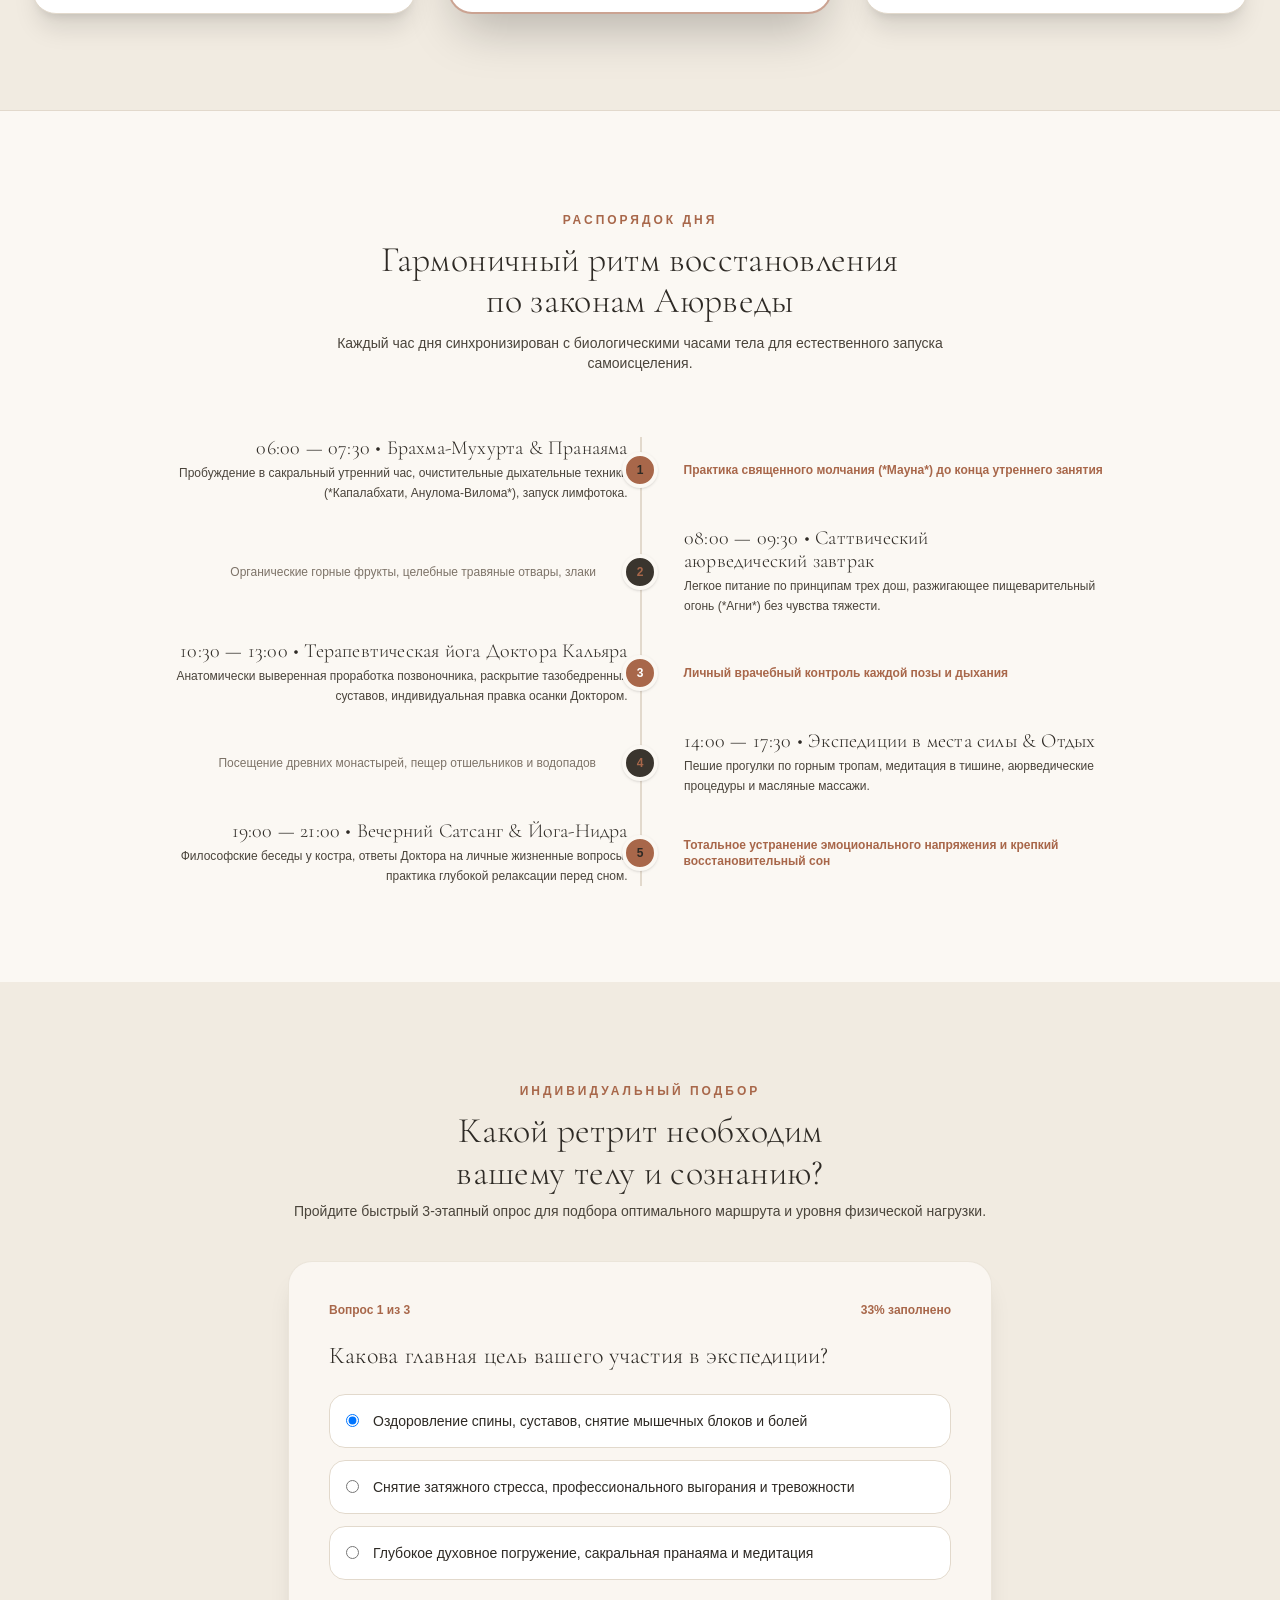
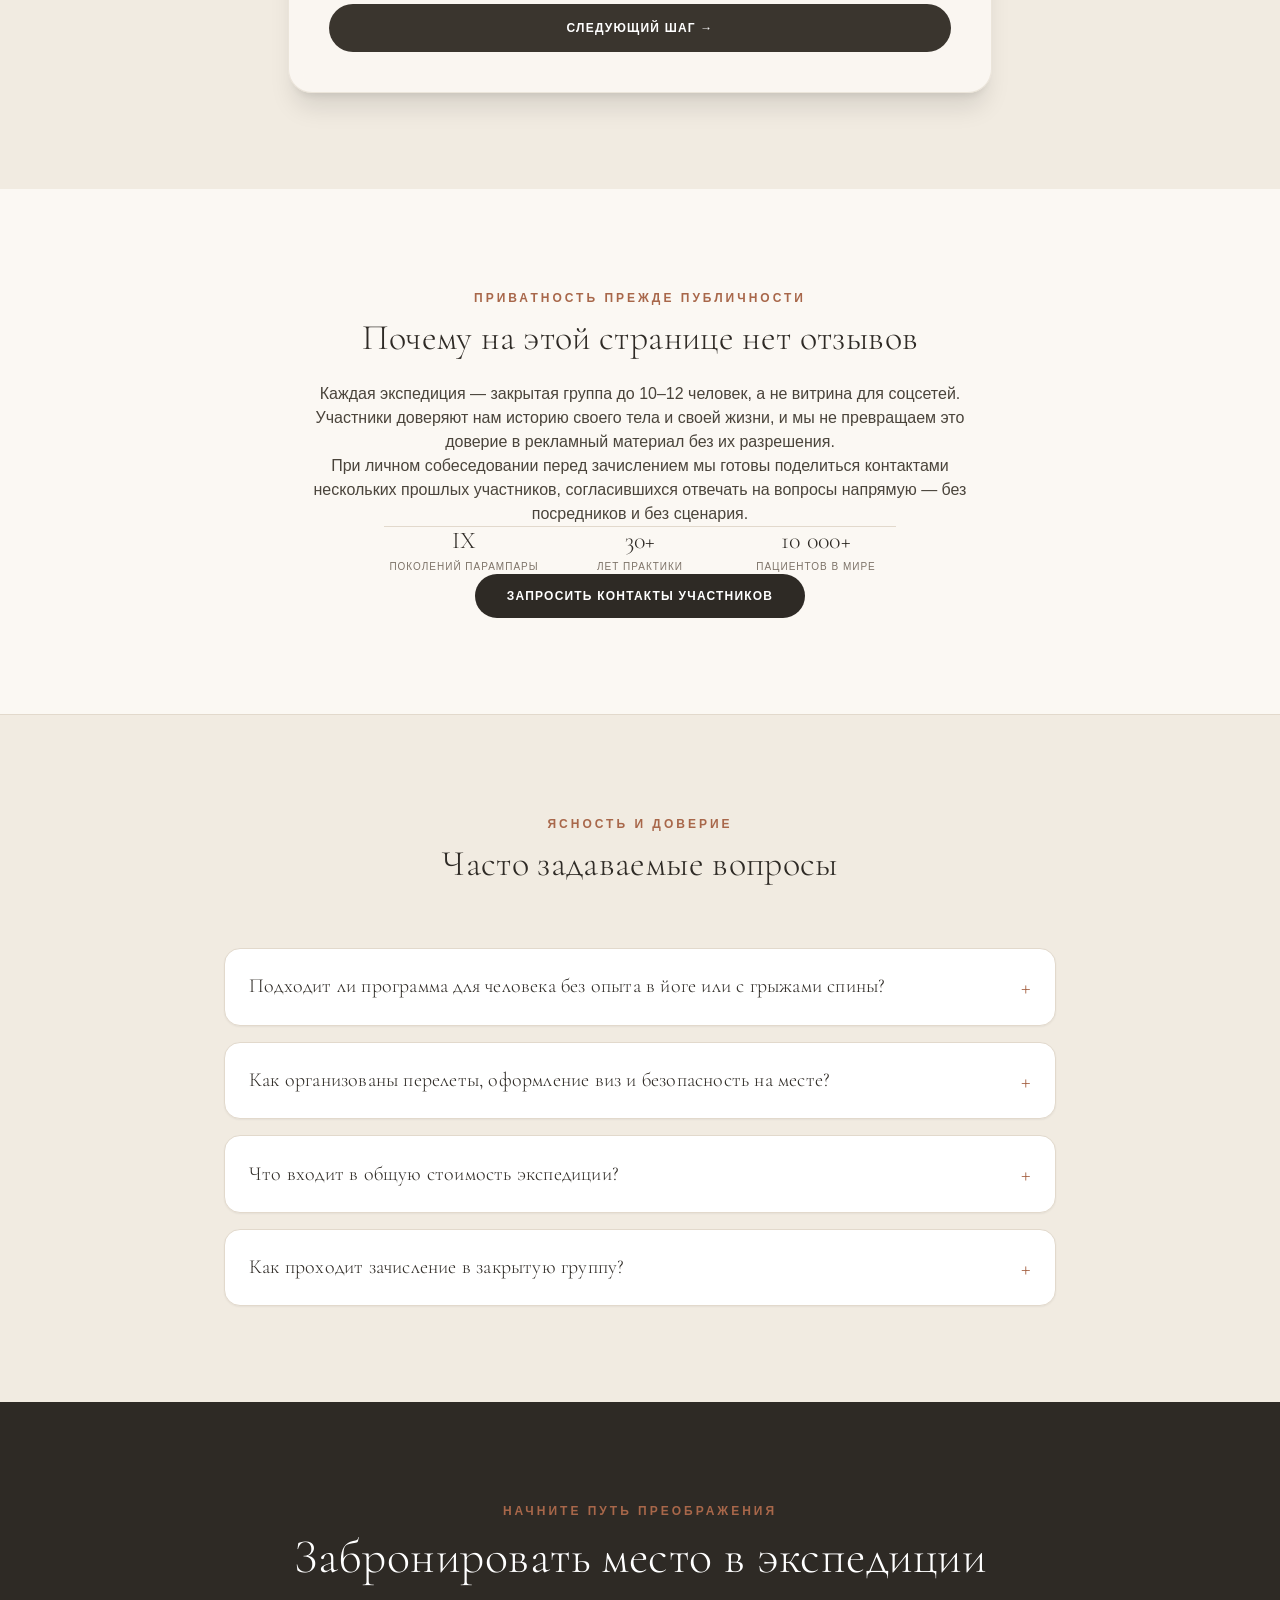
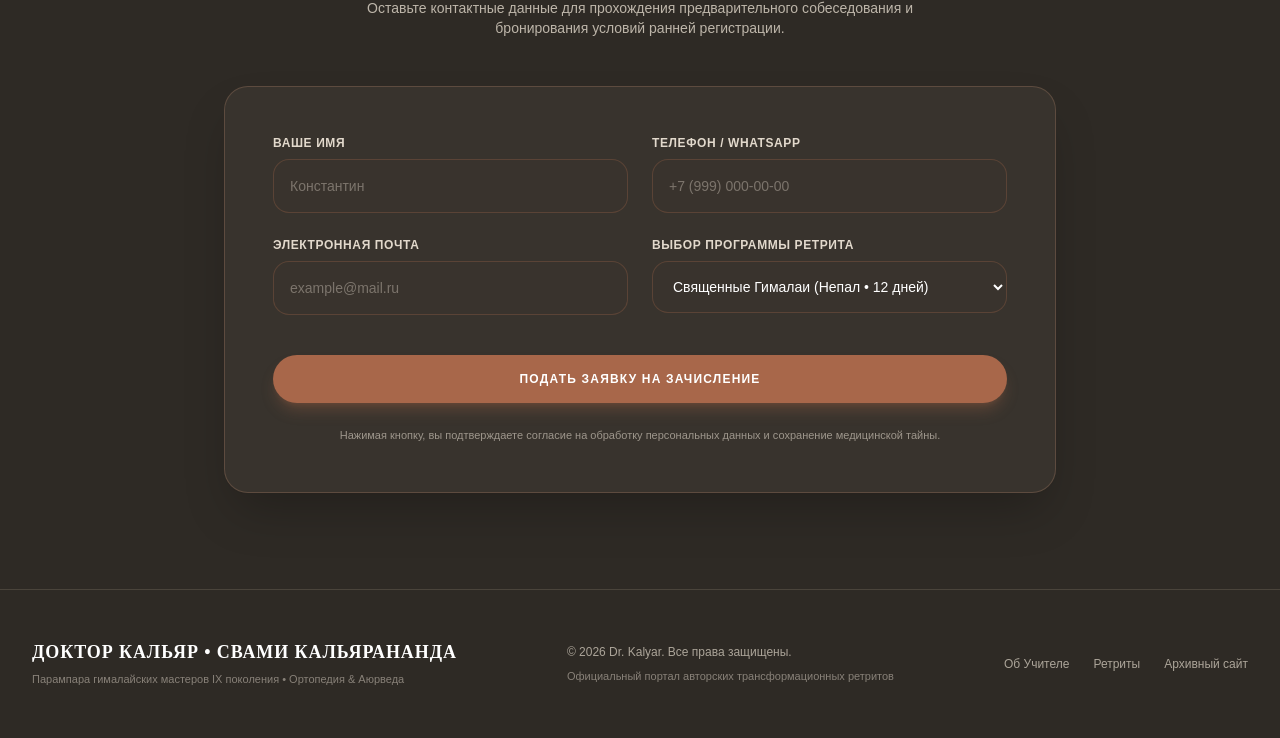
==== commit 63aba324: "Tighten prose: lineage, synthesis intro, FAQ answers — fewer words, same facts" ====
--- a/index.html
+++ b/index.html
@@ -387,16 +387,10 @@
 
           <div class="space-y-4 text-sacred-sand-deep text-base sm:text-lg leading-relaxed font-light">
             <p>
-              В западном мире йога превратилась в индустрию фитнеса и растяжки на ковриках. Однако в сакральной традиции Индии и Непала йога — это строгая наука преображения материи тела в сосуд чистого сознания.
+              В западном мире йога стала индустрией фитнеса. В сакральной традиции Индии и Непала — это наука преображения тела в сосуд чистого сознания. Доктор Кальяр воспитывался в ней с пяти лет: дыхание (*Пранаяма*), замки тела (*Бандхи*), очистительные практики (*Шаткармы*), созерцание (*Дхьяна*).
             </p>
             <p>
-              Доктор Кальяр с пятилетнего возраста воспитывался в традиции аскетической дисциплины (*Тапасья*), ежедневно обучаясь контролю дыхания (*Пранаяма*), замков тела (*Бандхи*), очистительных практик (*Шаткармы*) и медитативного созерцания (*Дхьяна*).
-            </p>
-            <p>
-              Его отец и Учитель, Доктор Камдев Джа, официально признан правительством Непала как «Чарака нашего времени» — в честь древнего отца аюрведической медицины. Именно от него передана прямая линия парампары, которую Доктор Кальяр несёт уже девятое поколение.
-            </p>
-            <p>
-              Эта преемственность дает то, что невозможно получить ни на одних сертификационных курсах: глубинное понимание тонких энергетических каналов (*Нади*), центров (*Чакр*) и законов кармического исцеления тела.
+              Его отец и Учитель, Доктор Камдев Джа, признан правительством Непала «Чаракой нашего времени» — в честь древнего отца аюрведы. От него передана линия парампары, которую Доктор Кальяр несёт уже девятое поколение: понимание тонких каналов (*Нади*) и центров (*Чакр*), недоступное ни на одних курсах.
             </p>
           </div>
 
@@ -435,7 +429,7 @@
           Когда скальпель хирурга встречается с древней мудростью ведических мудрецов
         </h2>
         <p class="text-sm sm:text-base text-sacred-pine-mid mt-3 leading-relaxed">
-          Уникальность Доктора Кальяра заключается в абсолютном устранении противоречия между научным анализом анатомии и духовной глубиной восточной медицины.
+          Доктор Кальяр снимает противоречие между научным анализом анатомии и духовной глубиной восточной медицины.
         </p>
       </div>
 
@@ -1113,7 +1107,7 @@
             <span id="faqIcon1" class="text-2xl text-sacred-terracotta font-serif-sacred">&#43;</span>
           </button>
           <div id="faqContent1" class="hidden p-6 pt-0 text-xs sm:text-sm text-sacred-pine-mid leading-relaxed border-t border-sacred-sand-deep/40">
-            Да, абсолютно. Вся методика Доктора Кальяра базируется на индивидуальной адаптации асан под анатомические особенности каждого участника. Перед поездкой Доктор изучает ваши данные, а на практиках исключаются любые травмоопасные скручивания и чрезмерные прогибы.
+Да. Методика строится на индивидуальной адаптации асан под анатомию каждого участника — Доктор изучает ваши данные заранее, травмоопасные скручивания и прогибы исключены.
           </div>
         </div>
 
@@ -1124,7 +1118,7 @@
             <span id="faqIcon2" class="text-2xl text-sacred-terracotta font-serif-sacred">&#43;</span>
           </button>
           <div id="faqContent2" class="hidden p-6 pt-0 text-xs sm:text-sm text-sacred-pine-mid leading-relaxed border-t border-sacred-sand-deep/40">
-            Служба заботы сопровождает вас на каждом этапе: от подбора удобных авиабилетов до оформления визы в Непал или Индию. В аэропорту группу встречает индивидуальный комфортабельный транспорт с кондиционером. Проживание организовано исключительно в проверенных отелях и резортах 4–5* с высочайшими стандартами гигиены.
+Служба заботы сопровождает от подбора авиабилетов до визы. В аэропорту встречает комфортабельный транспорт, проживание — только в проверенных отелях и резортах 4–5*.
           </div>
         </div>
 
@@ -1135,7 +1129,7 @@
             <span id="faqIcon3" class="text-2xl text-sacred-terracotta font-serif-sacred">&#43;</span>
           </button>
           <div id="faqContent3" class="hidden p-6 pt-0 text-xs sm:text-sm text-sacred-pine-mid leading-relaxed border-t border-sacred-sand-deep/40">
-            Включено: двухместное/одноместное проживание в премиальных отелях, 3-разовое сбалансированное аюрведическое питание, все ежедневные практические и теоретические занятия с Доктором Кальяром, индивидуальный врачебный осмотр, все трансферы по маршруту, входные билеты в заповедники и храмовые комплексы. Отдельно оплачивается только международный авиаперелет.
+Проживание, 3-разовое аюрведическое питание, все занятия с Доктором, врачебный осмотр, трансферы и входные билеты по маршруту. Отдельно — только международный перелёт.
           </div>
         </div>
 
@@ -1146,7 +1140,7 @@
             <span id="faqIcon4" class="text-2xl text-sacred-terracotta font-serif-sacred">&#43;</span>
           </button>
           <div id="faqContent4" class="hidden p-6 pt-0 text-xs sm:text-sm text-sacred-pine-mid leading-relaxed border-t border-sacred-sand-deep/40">
-            После подачи заявки координатор согласовывает 15-минутное онлайн-собеседование с Доктором Кальяром. Это необходимо для исключения противопоказаний и формирования гармоничной группы единомышленников. После одобрения кандидатуры вносится регистрационный депозит для фиксации места.
+После заявки координатор согласует 15-минутное онлайн-собеседование с Доктором — для исключения противопоказаний и подбора группы. После одобрения вносится депозит, фиксирующий место.
           </div>
         </div>
 
